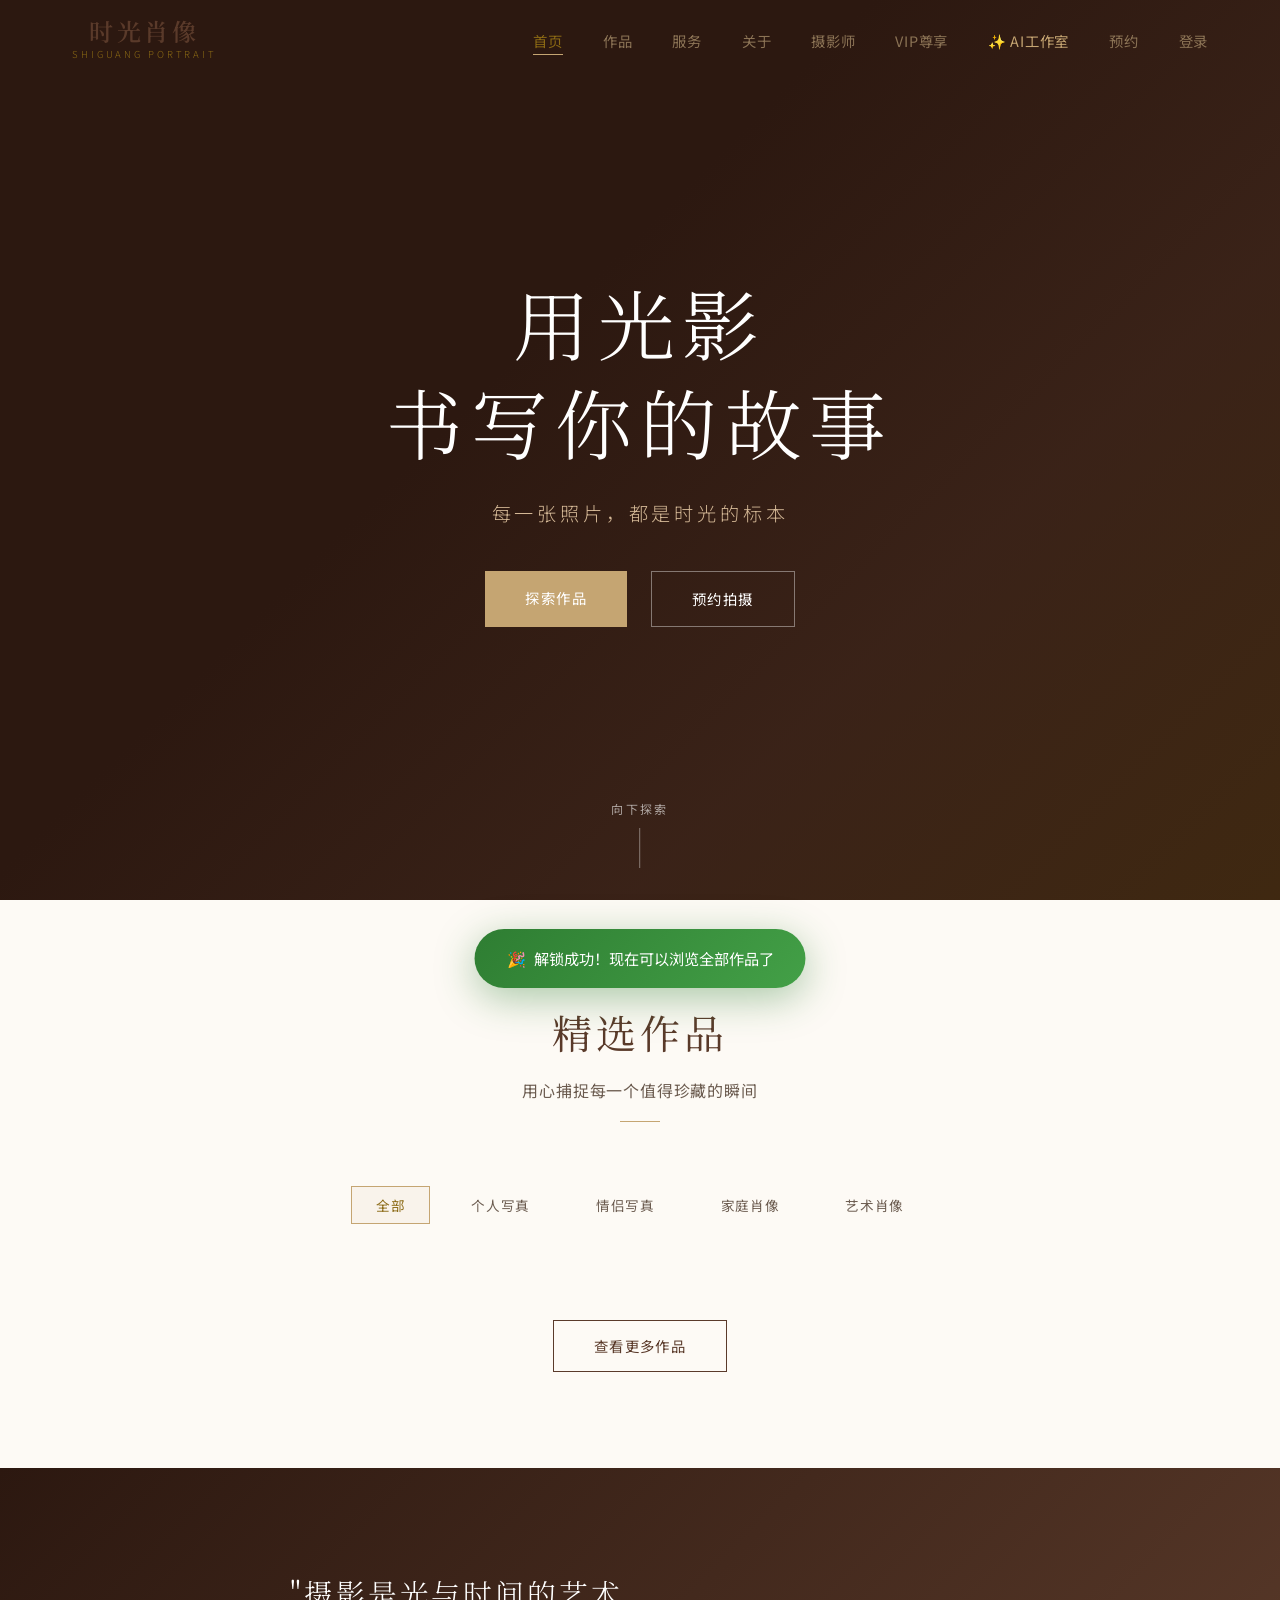
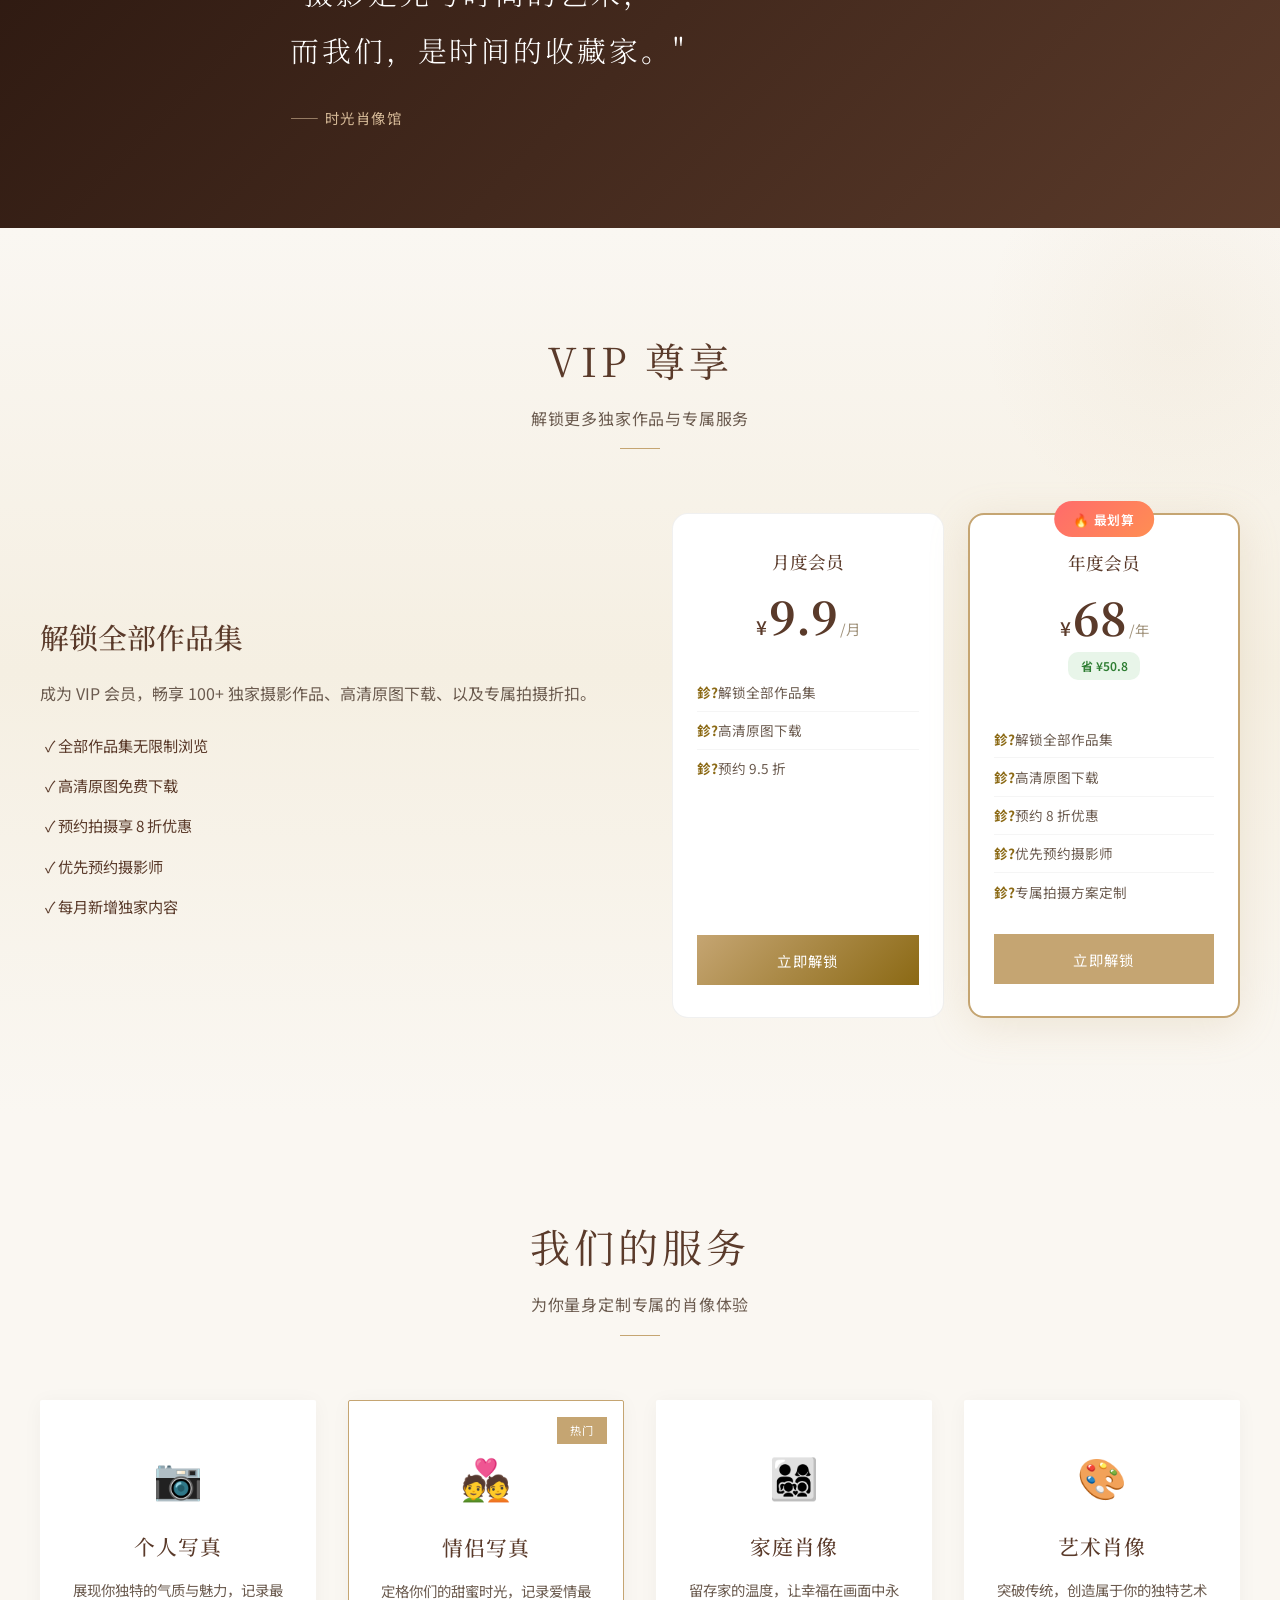
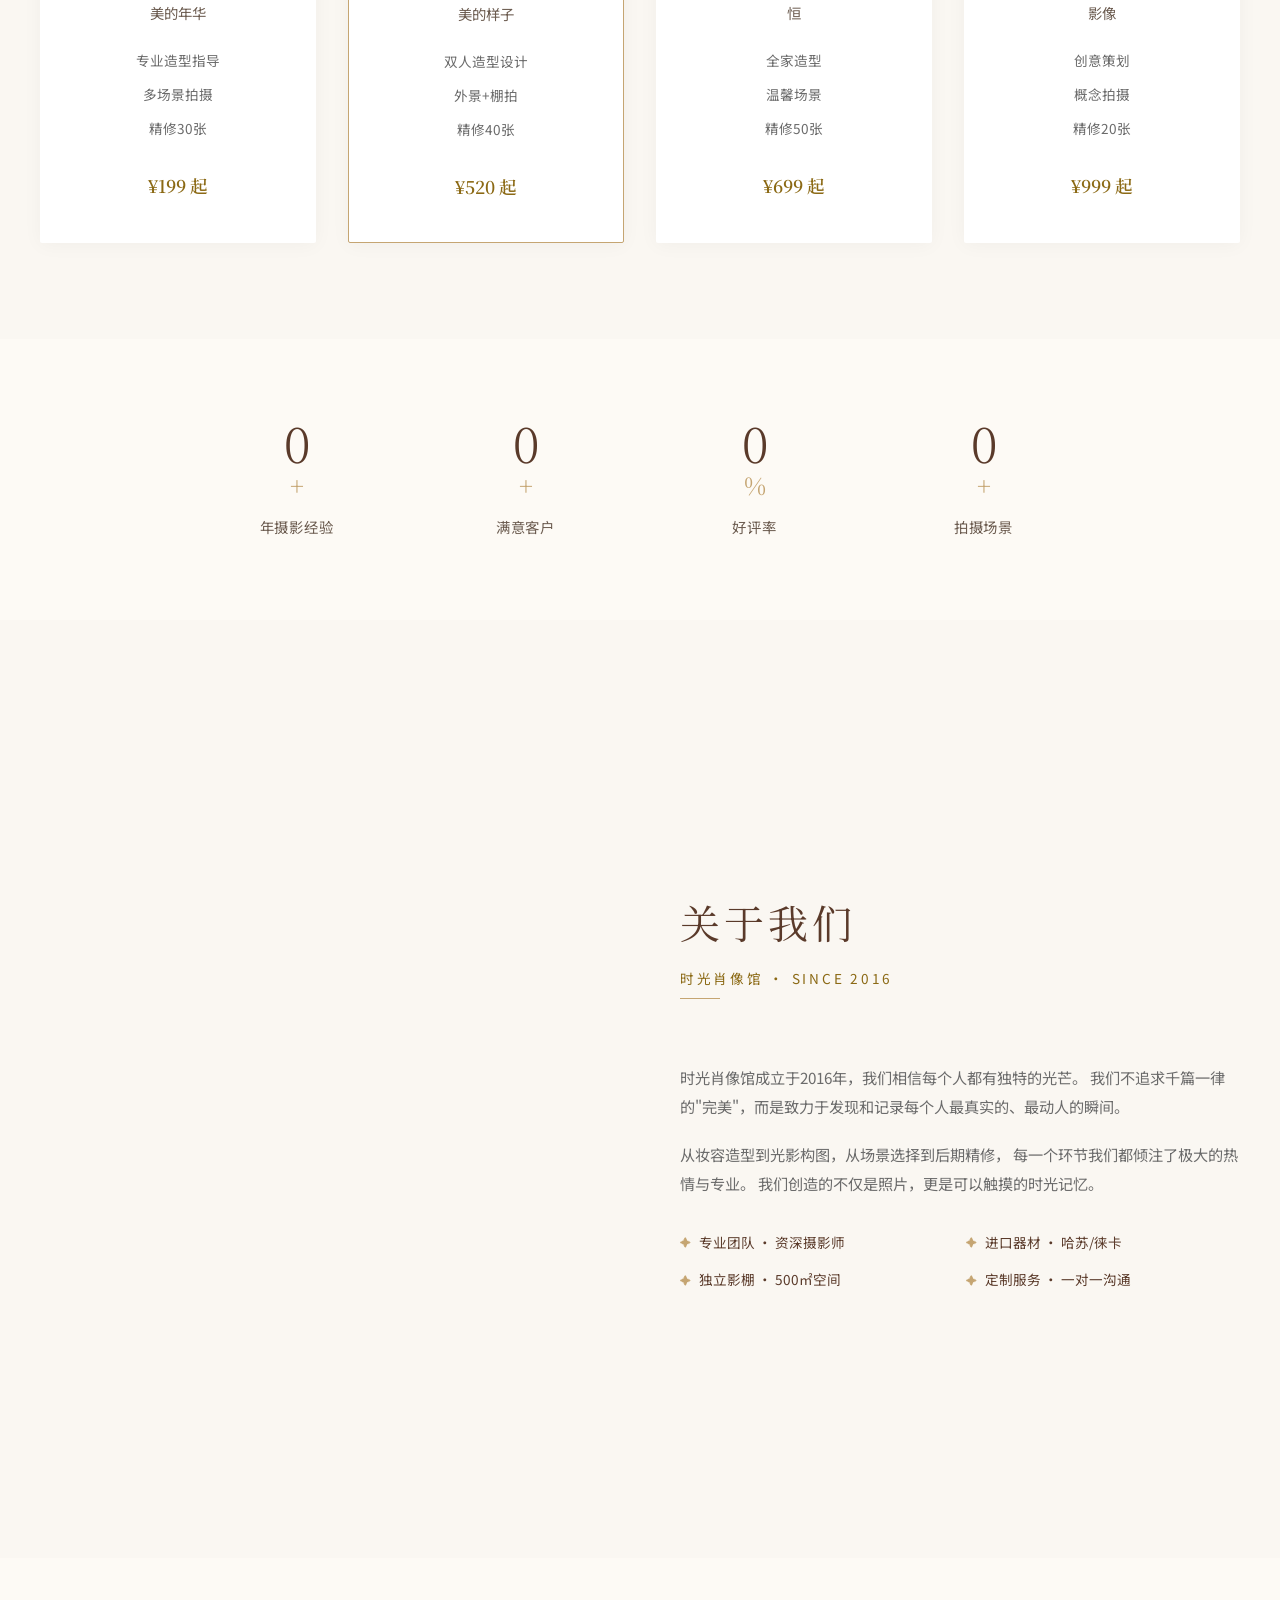
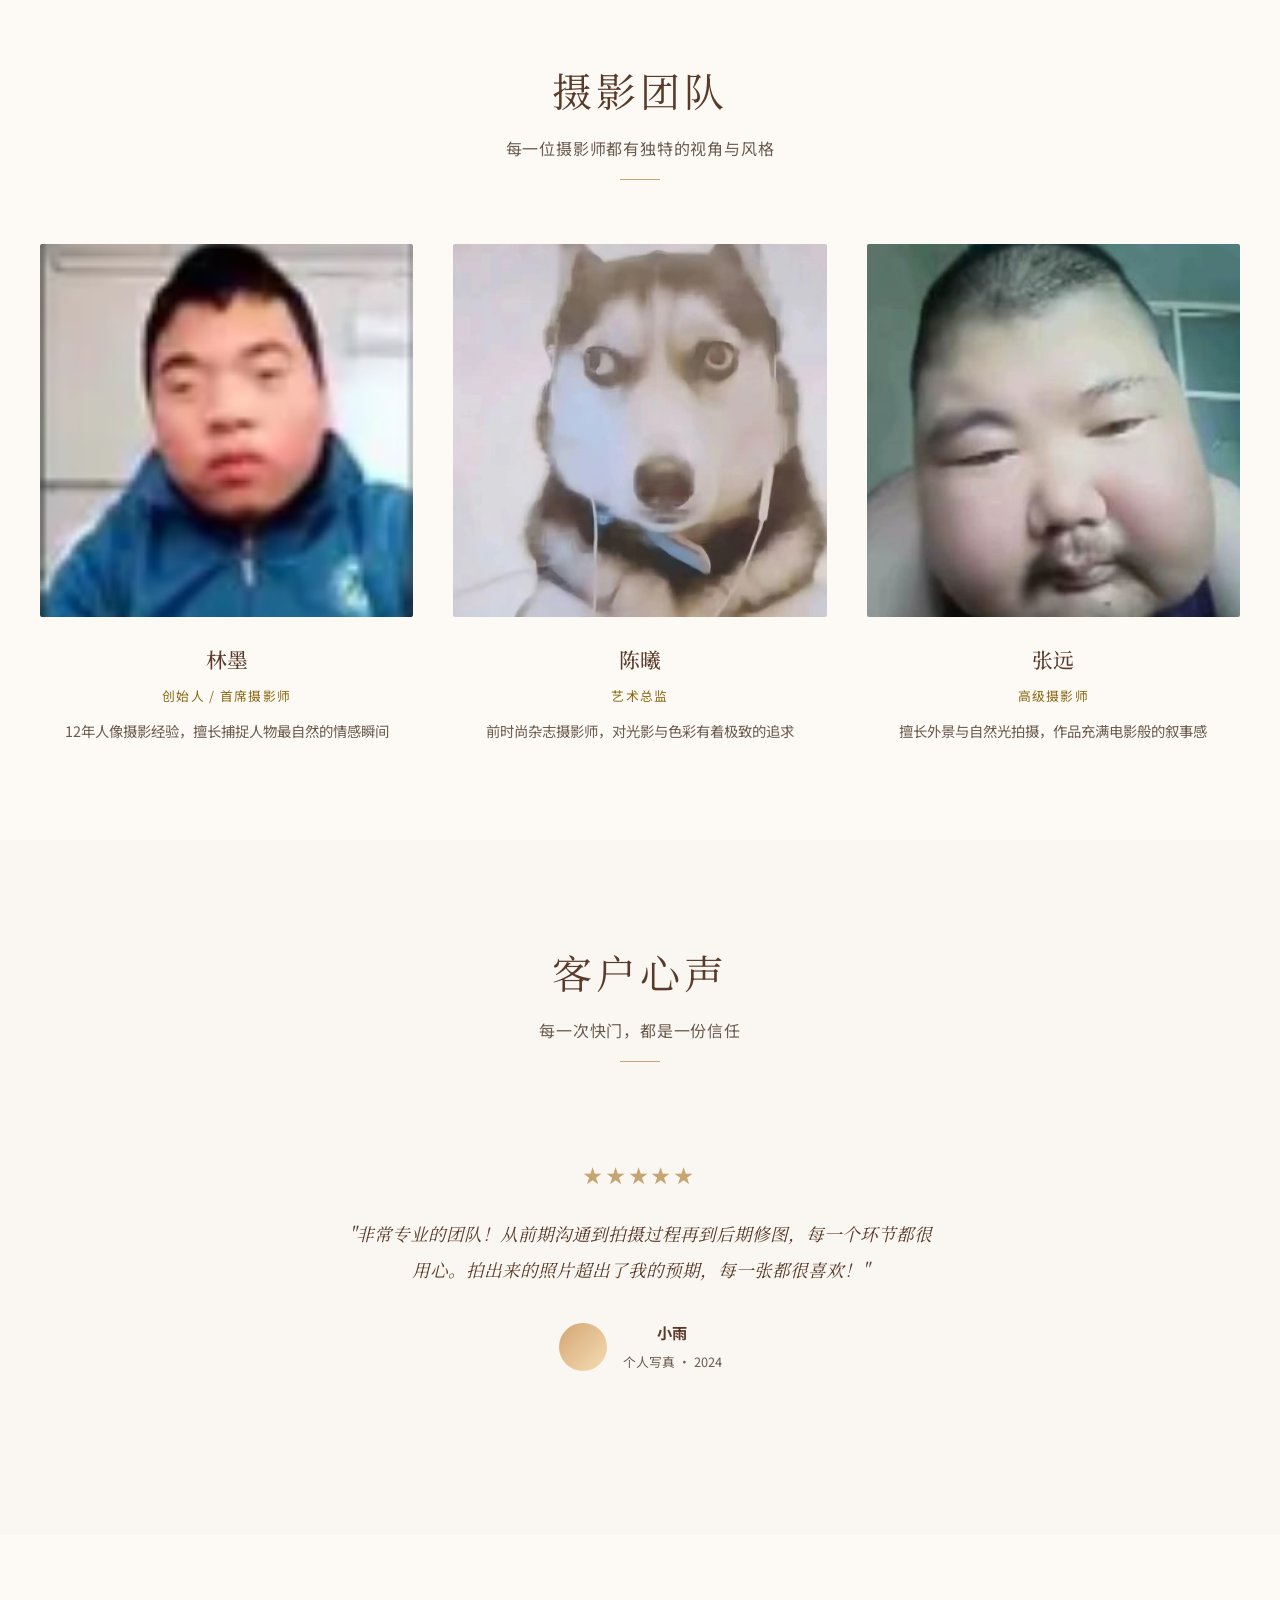
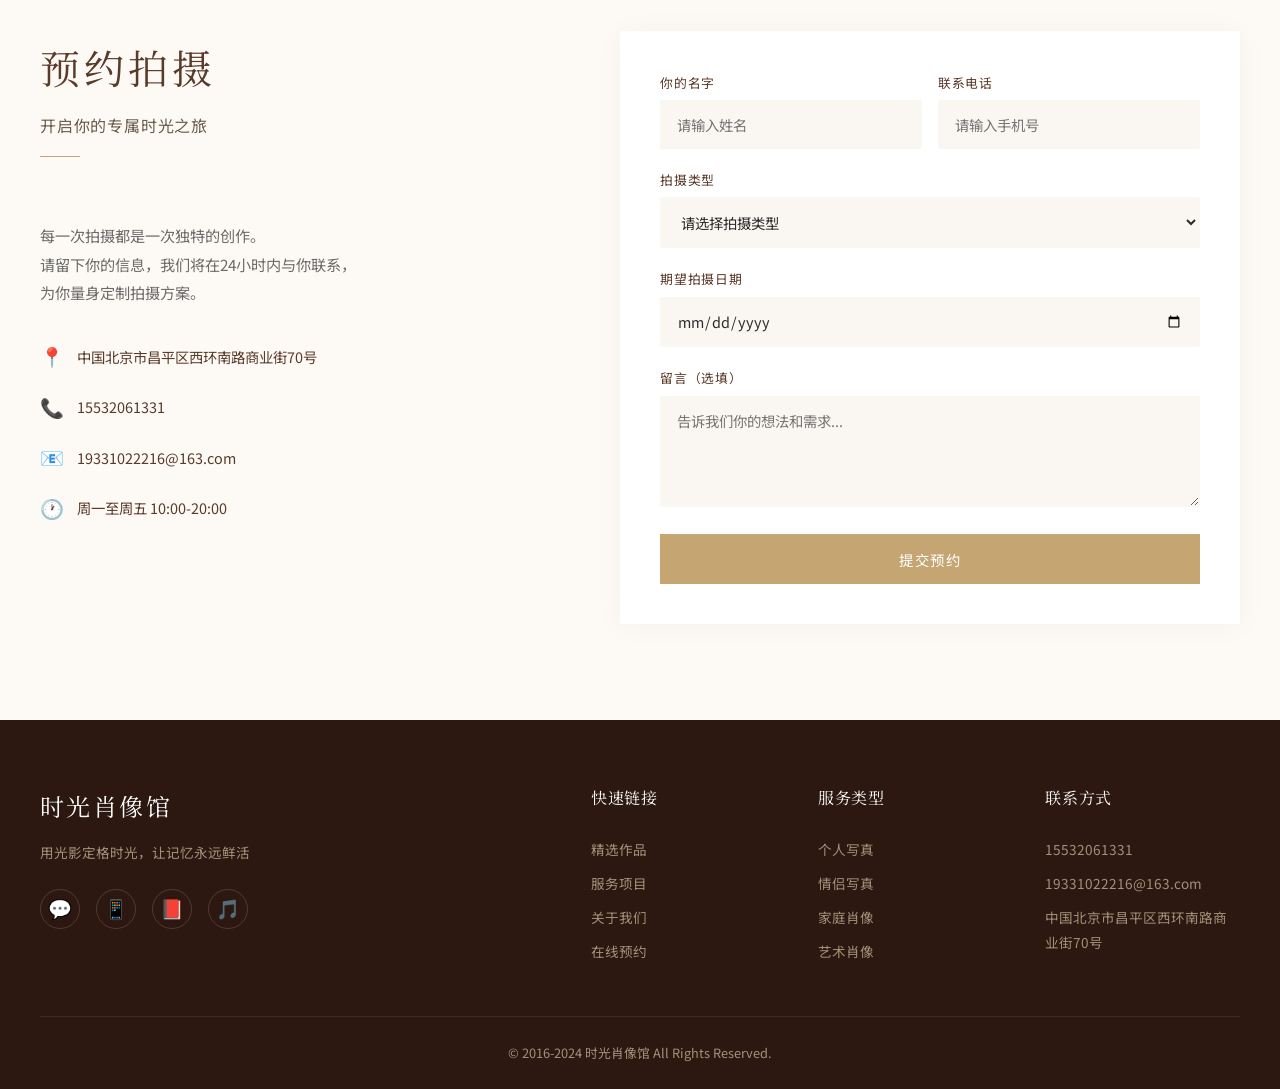
==== index.html @ b543cf57 "Optimize: compress images 1.7MB->1.2MB, add lazy loading for faster page load" ====
<!DOCTYPE html>
<!-- 时光肖像馆 ©2025 Soelc - 19331022216@163.com - 禁止未授权复制 -->
<html lang="zh-CN">
<head>
    <meta charset="UTF-8">
    <link rel="dns-prefetch" href="https://images.unsplash.com">
    <link rel="dns-prefetch" href="https://fonts.googleapis.com">
    <link rel="dns-prefetch" href="https://fonts.gstatic.com">
    <meta http-equiv="Content-Type" content="text/html; charset=UTF-8">
    <link rel="icon" href="data:image/svg+xml,<svg xmlns=%22http://www.w3.org/2000/svg%22 viewBox=%220 0 100 100%22><rect width=%22100%22 height=%22100%22 rx=%2220%22 fill=%22%232c1810%22/><text x=%2250%22 y=%2268%22 font-size=%2255%22 text-anchor=%22middle%22 fill=%22%23c5a572%22 font-family=%22serif%22>%E6%97%B6</text></svg>">
    <meta name="viewport" content="width=device-width, initial-scale=1.0">
    <title>时光肖像馆 - 定格你的美好时光</title>
    <meta name="description" content="时光肖像馆 - 专业人像摄影，记录你最真实动人的瞬间">
    <link rel="stylesheet" href="css/style.css?v=15">
    <link rel="preconnect" href="https://fonts.googleapis.com">
    <link href="https://fonts.googleapis.com/css2?family=Noto+Serif+SC:wght@300;400;500;600;700&family=Noto+Sans+SC:wght@300;400;500;700&display=swap" rel="stylesheet" media="print" onload="this.media='all'">
    <noscript><link href="https://fonts.googleapis.com/css2?family=Noto+Serif+SC:wght@300;400;500;600;700&family=Noto+Sans+SC:wght@300;400;500;700&display=swap" rel="stylesheet"></noscript>
</head>
<body>
    <!-- Loading Screen -->
    <div class="loader" id="loader">
        <div class="loader-content">
            <h2>时光肖像馆</h2>
            <div class="loader-line"></div>
        </div>
    </div>

    <!-- Navigation -->
    <nav class="navbar" id="navbar">
        <div class="nav-container">
            <a href="#" class="nav-logo">
                <span class="logo-text">时光肖像</span>
                <span class="logo-sub">SHIGUANG PORTRAIT</span>
            </a>
            <ul class="nav-menu" id="navMenu">
                <li><a href="#home" class="nav-link active">首页</a></li>
                <li><a href="#works" class="nav-link">作品</a></li>
                <li><a href="#services" class="nav-link">服务</a></li>
                <li><a href="#about" class="nav-link">关于</a></li>
                <li><a href="#photographers" class="nav-link">摄影师</a></li>
                <li><a href="#vip" class="nav-link">VIP尊享</a></li>
                <li><a href="ai-studio.html" class="nav-link" style="color:#c5a572">✨ AI工作室</a></li>
                <li><a href="#booking" class="nav-link">预约</a></li>
                <li><a href="javascript:void(0)" class="nav-link nav-login-btn" id="navLoginBtn" onclick="SG_openAuth('login')">登录</a></li>
                <li class="nav-user-dropdown" id="navUserDropdown" style="display:none">
                    <a href="#" class="nav-link" id="navUserName">我的</a>
                    <div class="dropdown-menu">
                        <a href="javascript:void(0)" class="dropdown-item" id="goDashboard" onclick="SG_openDash('user')">我的后台</a>
                        <a href="javascript:void(0)" class="dropdown-item" id="goAdmin" style="display:none" onclick="SG_openDash('admin')">管理后台</a>
                        <a href="javascript:void(0)" class="dropdown-item" id="goLogout" onclick="SG_logout()">退出登录</a>
                    </div>
                </li>
            </ul>
            <div class="nav-toggle" id="navToggle">
                <span></span><span></span><span></span>
            </div>
        </div>
    </nav>

    <!-- Hero Section -->
    <section class="hero" id="home">
        <div class="hero-overlay"></div>
        <div class="hero-content">
            <h1 class="hero-title">
                <span class="title-line">用光影</span>
                <span class="title-line">书写你的故事</span>
            </h1>
            <p class="hero-subtitle">每一张照片，都是时光的标本</p>
            <div class="hero-cta">
                <a href="#works" class="btn btn-primary">探索作品</a>
                <a href="#booking" class="btn btn-outline">预约拍摄</a>
            </div>
        </div>
        <div class="hero-scroll">
            <span>向下探索</span>
            <div class="scroll-line"></div>
        </div>
        <div class="hero-image hero-img-1"></div>
        <div class="hero-image hero-img-2"></div>
        <div class="hero-image hero-img-3"></div>
        <div class="hero-image hero-img-4"></div>
        <div class="hero-image hero-img-5"></div>
    </section>

    <!-- Works Gallery -->
    <section class="works" id="works">
        <div class="section-header">
            <h2 class="section-title">精选作品</h2>
            <p class="section-desc">用心捕捉每一个值得珍藏的瞬间</p>
            <div class="section-divider"></div>
        </div>
        <div class="works-filter">
            <button class="filter-btn active" data-filter="all">全部</button>
            <button class="filter-btn" data-filter="portrait">个人写真</button>
            <button class="filter-btn" data-filter="couple">情侣写真</button>
            <button class="filter-btn" data-filter="family">家庭肖像</button>
            <button class="filter-btn" data-filter="artistic">艺术肖像</button>
        </div>
        <div class="works-grid" id="worksGrid">
            <!-- Dynamically filled by JS -->
        </div>
        <div class="works-more">
            <button class="btn btn-secondary" id="loadMore">查看更多作品</button>
        </div>
    </section>

    <!-- Parallax Quote -->
    <section class="parallax-quote">
        <div class="quote-content">
            <p class="quote-text">"摄影是光与时间的艺术，<br>而我们，是时间的收藏家。"</p>
            <span class="quote-author">—— 时光肖像馆</span>
        </div>
    </section>

    
    <!-- ===== VIP Premium Section ===== -->
    <section class="vip-premium" id="vip">
        <div class="section-header">
            <h2 class="section-title">VIP 尊享</h2>
            <p class="section-desc">解锁更多独家作品与专属服务</p>
            <div class="section-divider"></div>
        </div>
        <div class="vip-teaser">
            <div class="vip-teaser-text">
                <h3>解锁全部作品集</h3>
                <p>成为 VIP 会员，畅享 100+ 独家摄影作品、高清原图下载、以及专属拍摄折扣。</p>
                <ul class="vip-features">
                    <li>✓ 全部作品集无限制浏览</li>
                    <li>✓ 高清原图免费下载</li>
                    <li>✓ 预约拍摄享 8 折优惠</li>
                    <li>✓ 优先预约摄影师</li>
                    <li>✓ 每月新增独家内容</li>
                </ul>
            </div>
            <div class="vip-pricing">
                <div class="pricing-card">
                    <div class="pricing-header">
                        <h3>月度会员</h3>
                        <div class="pricing-price">
                            <span class="price-symbol">¥</span>
                            <span class="price-number">9.9</span>
                            <span class="price-period">/月</span>
                        </div>
                    </div>
                    <ul class="pricing-features">
                        <li>解锁全部作品集</li>
                        <li>高清原图下载</li>
                        <li>预约 9.5 折</li>
                    </ul>
                    <button class="btn btn-gold btn-full" onclick="SG_openUnlock()">立即解锁</button>
                </div>
                <div class="pricing-card featured">
                    <div class="pricing-badge">🔥 最划算</div>
                    <div class="pricing-header">
                        <h3>年度会员</h3>
                        <div class="pricing-price">
                            <span class="price-symbol">¥</span>
                            <span class="price-number">68</span>
                            <span class="price-period">/年</span>
                        </div>
                        <span class="pricing-save">省 ¥50.8</span>
                    </div>
                    <ul class="pricing-features">
                        <li>解锁全部作品集</li>
                        <li>高清原图下载</li>
                        <li>预约 8 折优惠</li>
                        <li>优先预约摄影师</li>
                        <li>专属拍摄方案定制</li>
                    </ul>
                    <button class="btn btn-primary btn-full" onclick="SG_openUnlock()">立即解锁</button>
                </div>
            </div>
        </div>
    </section>

    <!-- Services -->
    <section class="services" id="services">
        <div class="section-header">
            <h2 class="section-title">我们的服务</h2>
            <p class="section-desc">为你量身定制专属的肖像体验</p>
            <div class="section-divider"></div>
        </div>
        <div class="services-grid">
            <div class="service-card">
                <div class="service-icon">📷</div>
                <h3>个人写真</h3>
                <p>展现你独特的气质与魅力，记录最美的年华</p>
                <ul>
                    <li>专业造型指导</li>
                    <li>多场景拍摄</li>
                    <li>精修30张</li>
                </ul>
                <span class="service-price">¥199 起</span>
            </div>
            <div class="service-card featured">
                <div class="service-badge">热门</div>
                <div class="service-icon">💑</div>
                <h3>情侣写真</h3>
                <p>定格你们的甜蜜时光，记录爱情最美的样子</p>
                <ul>
                    <li>双人造型设计</li>
                    <li>外景+棚拍</li>
                    <li>精修40张</li>
                </ul>
                <span class="service-price">¥520 起</span>
            </div>
            <div class="service-card">
                <div class="service-icon">👨‍👩‍👧‍👦</div>
                <h3>家庭肖像</h3>
                <p>留存家的温度，让幸福在画面中永恒</p>
                <ul>
                    <li>全家造型</li>
                    <li>温馨场景</li>
                    <li>精修50张</li>
                </ul>
                <span class="service-price">¥699 起</span>
            </div>
            <div class="service-card">
                <div class="service-icon">🎨</div>
                <h3>艺术肖像</h3>
                <p>突破传统，创造属于你的独特艺术影像</p>
                <ul>
                    <li>创意策划</li>
                    <li>概念拍摄</li>
                    <li>精修20张</li>
                </ul>
                <span class="service-price">¥999 起</span>
            </div>
        </div>
    </section>

    <!-- Stats Counter -->
    <section class="stats">
        <div class="stats-grid">
            <div class="stat-item">
                <span class="stat-number" data-target="10">0</span>
                <span class="stat-suffix">+</span>
                <span class="stat-label">年摄影经验</span>
            </div>
            <div class="stat-item">
                <span class="stat-number" data-target="5000">0</span>
                <span class="stat-suffix">+</span>
                <span class="stat-label">满意客户</span>
            </div>
            <div class="stat-item">
                <span class="stat-number" data-target="98">0</span>
                <span class="stat-suffix">%</span>
                <span class="stat-label">好评率</span>
            </div>
            <div class="stat-item">
                <span class="stat-number" data-target="30">0</span>
                <span class="stat-suffix">+</span>
                <span class="stat-label">拍摄场景</span>
            </div>
        </div>
    </section>

    <!-- About -->
    <section class="about" id="about">
        <div class="about-container">
            <div class="about-image">
                <img loading="lazy" src="images/about/about-1.jpg" alt="关于我们" class="about-img-main" onerror="this.style.display='none'" style="object-fit:cover;position:absolute;inset:0;width:80%;border-radius:2px">
                <img loading="lazy" src="images/about/about-2.jpg" alt="关于我们" class="about-img-secondary" onerror="this.style.display='none'" style="object-fit:cover;position:absolute;right:0;bottom:-2rem;width:60%;height:60%;border-radius:2px;border:4px solid var(--color-cream)">
            </div>
            <div class="about-content">
                <div class="section-header left">
                    <h2 class="section-title">关于我们</h2>
                    <p class="section-sub">时光肖像馆 · SINCE 2016</p>
                    <div class="section-divider"></div>
                </div>
                <p class="about-text">
                    时光肖像馆成立于2016年，我们相信每个人都有独特的光芒。
                    我们不追求千篇一律的"完美"，而是致力于发现和记录每个人最真实的、最动人的瞬间。
                </p>
                <p class="about-text">
                    从妆容造型到光影构图，从场景选择到后期精修，
                    每一个环节我们都倾注了极大的热情与专业。
                    我们创造的不仅是照片，更是可以触摸的时光记忆。
                </p>
                <div class="about-features">
                    <div class="feature">
                        <span class="feature-icon">✦</span>
                        <span>专业团队 · 资深摄影师</span>
                    </div>
                    <div class="feature">
                        <span class="feature-icon">✦</span>
                        <span>进口器材 · 哈苏/徕卡</span>
                    </div>
                    <div class="feature">
                        <span class="feature-icon">✦</span>
                        <span>独立影棚 · 500㎡空间</span>
                    </div>
                    <div class="feature">
                        <span class="feature-icon">✦</span>
                        <span>定制服务 · 一对一沟通</span>
                    </div>
                </div>
            </div>
        </div>
    </section>

    <!-- Photographers -->
    <section class="photographers" id="photographers">
        <div class="section-header">
            <h2 class="section-title">摄影团队</h2>
            <p class="section-desc">每一位摄影师都有独特的视角与风格</p>
            <div class="section-divider"></div>
        </div>
        <div class="photographers-grid">
            <div class="photographer-card">
                <img loading="lazy" src="images/team/team-1.jpg" alt="林墨" class="photographer-img" onerror="this.src='images/gallery-1.svg'" style="object-fit:cover">
                <h3>林墨</h3>
                <span class="photographer-role">创始人 / 首席摄影师</span>
                <p>12年人像摄影经验，擅长捕捉人物最自然的情感瞬间</p>
            </div>
            <div class="photographer-card">
                <img loading="lazy" src="images/team/team-2.jpg" alt="陈曦" class="photographer-img" onerror="this.src='images/gallery-2.svg'" style="object-fit:cover">
                <h3>陈曦</h3>
                <span class="photographer-role">艺术总监</span>
                <p>前时尚杂志摄影师，对光影与色彩有着极致的追求</p>
            </div>
            <div class="photographer-card">
                <img loading="lazy" src="images/team/team-3.jpg" alt="张远" class="photographer-img" onerror="this.src='images/gallery-3.svg'" style="object-fit:cover">
                <h3>张远</h3>
                <span class="photographer-role">高级摄影师</span>
                <p>擅长外景与自然光拍摄，作品充满电影般的叙事感</p>
            </div>
        </div>
    </section>

    <!-- Testimonials -->
    <section class="testimonials">
        <div class="section-header">
            <h2 class="section-title">客户心声</h2>
            <p class="section-desc">每一次快门，都是一份信任</p>
            <div class="section-divider"></div>
        </div>
        <div class="testimonials-slider" id="testimonialsSlider">
            <div class="testimonial-card active">
                <div class="testimonial-stars">★★★★★</div>
                <p class="testimonial-text">"非常专业的团队！从前期沟通到拍摄过程再到后期修图，每一个环节都很用心。拍出来的照片超出了我的预期，每一张都很喜欢！"</p>
                <div class="testimonial-author">
                    <div class="testimonial-avatar" style="background: linear-gradient(135deg, #d4a574, #f5deb3);"></div>
                    <div>
                        <strong>小雨</strong>
                        <span>个人写真 · 2024</span>
                    </div>
                </div>
            </div>
            <div class="testimonial-card">
                <div class="testimonial-stars">★★★★★</div>
                <p class="testimonial-text">"和女朋友来拍情侣写真，摄影师特别会引导我们互动，拍出来的效果自然又甜蜜。已经推荐给身边的朋友了！"</p>
                <div class="testimonial-author">
                    <div class="testimonial-avatar" style="background: linear-gradient(135deg, #8b7355, #cdba96);"></div>
                    <div>
                        <strong>浩然</strong>
                        <span>情侣写真 · 2024</span>
                    </div>
                </div>
            </div>
            <div class="testimonial-card">
                <div class="testimonial-stars">★★★★★</div>
                <p class="testimonial-text">"全家福拍得太好了！老人和孩子都很放松，摄影师很有耐心。这些照片是我们家最珍贵的财富。"</p>
                <div class="testimonial-author">
                    <div class="testimonial-avatar" style="background: linear-gradient(135deg, #6b5b4f, #a0927b);"></div>
                    <div>
                        <strong>李女士</strong>
                        <span>家庭肖像 · 2024</span>
                    </div>
                </div>
            </div>
        </div>
        <div class="testimonials-dots" id="testimonialsDots"></div>
    </section>

    <!-- Booking -->
    <section class="booking" id="booking">
        <div class="booking-container">
            <div class="booking-info">
                <div class="section-header left">
                    <h2 class="section-title">预约拍摄</h2>
                    <p class="section-desc">开启你的专属时光之旅</p>
                    <div class="section-divider"></div>
                </div>
                <p class="booking-text">
                    每一次拍摄都是一次独特的创作。<br>
                    请留下你的信息，我们将在24小时内与你联系，<br>
                    为你量身定制拍摄方案。
                </p>
                <div class="booking-contact">
                    <div class="contact-item">
                        <span class="contact-icon">📍</span>
                        <span>中国北京市昌平区西环南路商业街70号</span>
                    </div>
                    <div class="contact-item">
                        <span class="contact-icon">📞</span>
                        <span>15532061331</span>
                    </div>
                    <div class="contact-item">
                        <span class="contact-icon">📧</span>
                        <span>19331022216@163.com</span>
                    </div>
                    <div class="contact-item">
                        <span class="contact-icon">🕐</span>
                        <span>周一至周五 10:00-20:00</span>
                    </div>
                </div>
            </div>
            <div class="booking-form">
                <form id="bookingForm" onsubmit="return SG_submitBooking(this)">
                    <div class="form-row">
                        <div class="form-group">
                            <label>你的名字</label>
                            <input type="text" placeholder="请输入姓名" name="name" required>
                        </div>
                        <div class="form-group">
                            <label>联系电话</label>
                            <input type="tel" placeholder="请输入手机号" name="phone" required>
                        </div>
                </div>
                    <div class="form-group">
                        <label>拍摄类型</label>
                        <select required name="type">
                            <option value="">请选择拍摄类型</option>
                            <option value="portrait">个人写真</option>
                            <option value="couple">情侣写真</option>
                            <option value="family">家庭肖像</option>
                            <option value="artistic">艺术肖像</option>
                            <option value="other">其他</option>
                        </select>
                    </div>
                    <div class="form-group">
                        <label>期望拍摄日期</label>
                        <input type="date" required name="date">
                    </div>
                    <div class="form-group">
                        <label>留言（选填）</label>
                        <textarea placeholder="告诉我们你的想法和需求..." rows="4" name="message"></textarea>
                    </div>
                    <button type="submit" class="btn btn-primary btn-full">提交预约</button>
                </form>
            </div>
        </div>
    </section>

    <!-- Footer -->
    <footer class="footer">
        <div class="footer-container">
            <div class="footer-brand">
                <h3>时光肖像馆</h3>
                <p>用光影定格时光，让记忆永远鲜活</p>
                <div class="footer-social">
                    <a href="#" class="social-link" aria-label="微信">💬</a>
                    <a href="#" class="social-link" aria-label="微博">📱</a>
                    <a href="#" class="social-link" aria-label="小红书">📕</a>
                    <a href="#" class="social-link" aria-label="抖音">🎵</a>
                </div>
            </div>
            <div class="footer-links">
                <div class="footer-col">
                    <h4>快速链接</h4>
                    <a href="#works">精选作品</a>
                    <a href="#services">服务项目</a>
                    <a href="#about">关于我们</a>
                    <a href="#booking">在线预约</a>
                </div>
                <div class="footer-col">
                    <h4>服务类型</h4>
                    <a href="#">个人写真</a>
                    <a href="#">情侣写真</a>
                    <a href="#">家庭肖像</a>
                    <a href="#">艺术肖像</a>
                </div>
                <div class="footer-col">
                    <h4>联系方式</h4>
                    <a href="#">15532061331</a>
                    <a href="#">19331022216@163.com</a>
                    <a href="#">中国北京市昌平区西环南路商业街70号</a>
                </div>
            </div>
        </div>
        <div class="footer-bottom">
            <p>&copy; 2016-2024 时光肖像馆 All Rights Reserved.</p>
        </div>
    </footer>

    <!-- Lightbox -->
    <div class="lightbox" id="lightbox">
        <span class="lightbox-close">&times;</span>
        <div class="lightbox-content">
            <img loading="lazy" src="" alt="" id="lightboxImg">
            <div class="lightbox-caption" id="lightboxCaption"></div>
        </div>
        <button class="lightbox-prev">&#10094;</button>
        <button class="lightbox-next">&#10095;</button>
    </div>

    
    <!-- Failsafe: force hide loader -->
    <script>
    (function(){setTimeout(function(){var l=document.getElementById('loader');if(l){l.classList.add('hidden');document.body.style.overflow='';}},4000);window.onerror=function(){var l=document.getElementById('loader');if(l){l.classList.add('hidden');document.body.style.overflow='';}};})();
    </script>

    <script src="js/main.js?v=15"></script>

    
    
    <!-- ===== Auth Modal ===== -->
    <div class="auth-modal" id="authModal">
        <div class="auth-overlay" onclick="SG_closeAuth()"></div>
        <div class="auth-dialog">
            <button class="auth-close" onclick="SG_closeAuth()">&times;</button>
            <div class="auth-tabs">
                <button class="auth-tab active" data-tab="login" onclick="SG_switchAuthTab('login')">登录</button>
                <button class="auth-tab" data-tab="register" onclick="SG_switchAuthTab('register')">注册</button>
            </div>
            <form class="auth-form active" id="loginForm" onsubmit="return SG_doLogin()">
                <div class="form-group"><label>用户名</label><input type="text" placeholder="请输入用户名" required id="loginUsername"></div>
                <div class="form-group"><label>密码</label><input type="password" placeholder="请输入密码" required id="loginPassword"></div>
                <p class="auth-error" id="loginError"></p>
                <button type="submit" class="btn btn-primary btn-full">登 录</button>
            </form>
            <form class="auth-form" id="registerForm" onsubmit="SG_doRegister();return false">
                <div class="form-group"><label>用户名</label><input type="text" placeholder="请输入用户名" required id="regUsername"></div>
                <div class="form-group"><label>密码</label><input type="password" placeholder="请输入密码" required id="regPassword"></div>
                <div class="form-group"><label>手机号</label><input type="tel" placeholder="请输入手机号" required id="regPhone"></div>
                <div class="form-group"><label>验证码</label><div style="display:flex;gap:0.5rem"><input type="text" placeholder="请输入验证码" required id="regCode" style="flex:1"><button type="button" class="btn btn-secondary" id="sendCodeBtn" onclick="SG_sendCode()" style="white-space:nowrap;padding:0.6rem 1rem;font-size:0.85rem">获取验证码</button></div></div>
                <p class="auth-error" id="regError"></p>
                <button type="submit" class="btn btn-primary btn-full">注 册</button>
            </form>
        </div>
    </div>

    
    <!-- ===== Unlock Payment Modal ===== -->
    <!-- ===== VIP Unlock Modal ===== -->
    <div class="unlock-modal" id="unlockModal">
        <div class="unlock-overlay" onclick="SG_closeUnlock()"></div>
        <div class="unlock-dialog">
            <button class="unlock-close" onclick="SG_closeUnlock()">&times;</button>
            <div class="unlock-icon">🔒</div>
            <h3 class="unlock-title" id="unlockTitle">解锁全部独家作品</h3>
            <p class="unlock-desc" id="unlockDesc">选择会员方案，扫码支付即可解锁</p>
            <!-- Step 1: Select Plan -->
            <div id="unlockStep1">
                <div class="unlock-options">
                    <label class="unlock-option active" id="planMonthly" onclick="SG_selectPlan('monthly')">
                        <input type="radio" name="unlockPlan" value="monthly" checked>
                        <div class="option-content">
                            <span class="option-name">月度会员</span>
                            <span class="option-price">¥9.9 <small>/月</small></span>
                        </div>
                    </label>
                    <label class="unlock-option recommended" id="planYearly" onclick="SG_selectPlan('yearly')">
                        <input type="radio" name="unlockPlan" value="yearly">
                        <div class="option-badge">省 ¥50.8</div>
                        <div class="option-content">
                            <span class="option-name">年度会员</span>
                            <span class="option-price">¥68 <small>/年</small></span>
                        </div>
                    </label>
                </div>
                <div class="unlock-payment-methods">
                    <span class="payment-label">支付方式</span>
                    <div class="payment-icons">
                        <button class="payment-btn active" id="payWechat" onclick="SG_selectPay('wechat')">💚 微信支付</button>
                        <button class="payment-btn" id="payAlipay" onclick="SG_selectPay('alipay')">💙 支付宝</button>
                    </div>
                </div>
                <button class="btn btn-primary btn-full" onclick="SG_showQR()">
                    <span id="unlockPrice">下一步：扫码支付 ¥9.9</span>
                </button>
                <p class="unlock-note">🔐 支付安全加密 · 可随时取消订阅</p>
            </div>
            <!-- Step 2: QR Code -->
            <div id="unlockStep2" style="display:none;text-align:center">
                <p style="font-size:0.95rem;color:#5a3a2a;margin-bottom:0.5rem;font-weight:600" id="qrPlanLabel">月度会员 ¥9.9</p>
                <p style="font-size:0.8rem;color:#999;margin-bottom:1rem" id="qrPayLabel">请使用微信扫码支付</p>
                <div style="width:200px;height:200px;margin:0 auto 1rem;border:1px solid #eee;border-radius:8px;overflow:hidden;background:#fff">
                    <img id="qrImage" src="images/qr-wechat.png" alt="收款码" style="width:100%;height:100%;object-fit:contain">
                </div>
                <p style="font-size:0.78rem;color:#c5a572;margin-bottom:0.8rem">💡 请截屏后用微信/支付宝扫码支付</p>
                <div style="display:flex;gap:0.5rem;justify-content:center;flex-wrap:wrap">
                    <button class="btn btn-primary" id="qrConfirmBtn" onclick="SG_submitPayment()">✅ 我已完成支付</button>
                    <button class="btn btn-secondary" onclick="SG_backToPlan()">← 返回选择</button>
                </div>
                <p style="font-size:0.75rem;color:#999;margin-top:0.8rem">支付完成后管理员将审核开通，请耐心等待</p>
            </div>
        </div>
    </div>

    <!-- ===== Unlock Success Toast ===== -->
    <div class="unlock-toast" id="unlockToast">
        <span class="toast-icon">🎉</span>
        <span class="toast-text">解锁成功！现在可以浏览全部作品了</span>
    </div>

</body>
</html>
---- css/style.css ----
/* 鏃跺厜鑲栧儚棣?漏2025 Soelc - 19331022216@163.com */
/* =================
===========================
   鏃跺厜鑲栧儚棣?- 涓绘牱寮忚〃
   SHIGUANG PORTRAIT STUDIO
   ============================================ */

/* --- CSS Variables --- */
:root {
    --color-cream: #faf7f2;
    --color-cream-dark: #f0ebe0;
    --color-warm-white: #fdfaf5;
    --color-gold: #c5a572;
    --color-gold-light: #d4b896;
    --color-gold-dark: #8b6914;
    --color-brown: #5a3a2a;
    --color-brown-dark: #2c1810;
    --color-brown-light: #8b7355;
    --color-gray: #6b5b4f;
    --color-gray-light: #a0927b;
    --color-text: #2c2c2c;
    --color-text-light: #6b6b6b;
    --color-white: #ffffff;
    --color-black: #1a1a1a;

    --font-serif: 'Noto Serif SC', 'STSong', 'SimSun', 'Songti SC', serif;
    --font-sans: 'Noto Sans SC', 'PingFang SC', 'Microsoft YaHei', sans-serif;

    --max-width: 1200px;
    --nav-height: 80px;

    --transition-smooth: cubic-bezier(0.4, 0, 0.2, 1);
    --transition-bounce: cubic-bezier(0.68, -0.55, 0.265, 1.55);
}

/* --- Reset & Base --- */
*, *::before, *::after {
    margin: 0;
    padding: 0;
    box-sizing: border-box;
}

html {
    scroll-behavior: smooth;
    font-size: 16px;
}

body {
    font-family: var(--font-sans);
    color: var(--color-text);
    background: var(--color-cream);
    line-height: 1.8;
    overflow-x: hidden;
    -webkit-font-smoothing: antialiased;
}

::selection {
    background: var(--color-gold);
    color: var(--color-white);
}

/* --- Loader --- */
.loader {
    position: fixed;
    inset: 0;
    z-index: 10000;
    background: var(--color-cream);
    display: flex;
    align-items: center;
    justify-content: center;
    transition: opacity 0.6s var(--transition-smooth), visibility 0.6s;
}

.loader.hidden {
    opacity: 0;
    visibility: hidden;
}

.loader-content {
    text-align: center;
}

.loader-content h2 {
    font-family: var(--font-serif);
    font-size: 2rem;
    font-weight: 400;
    color: var(--color-brown);
    letter-spacing: 0.2em;
    margin-bottom: 1.5rem;
}

.loader-line {
    width: 60px;
    height: 1px;
    background: var(--color-gold);
    margin: 0 auto;
    animation: loaderPulse 1.5s ease-in-out infinite;
}

@keyframes loaderPulse {
    0%, 100% { opacity: 0.3; transform: scaleX(1); }
    50% { opacity: 1; transform: scaleX(2); }
}

/* --- Navigation --- */
.navbar {
    position: fixed;
    top: 0;
    left: 0;
    right: 0;
    z-index: 1000;
    height: var(--nav-height);
    transition: all 0.4s var(--transition-smooth);
    background: transparent;
}

.navbar.scrolled {
    background: rgba(250, 247, 242, 0.95);
    backdrop-filter: blur(20px);
    box-shadow: 0 1px 20px rgba(0, 0, 0, 0.06);
}

.nav-container {
    max-width: var(--max-width);
    margin: 0 auto;
    padding: 0 2rem;
    height: 100%;
    display: flex;
    align-items: center;
    justify-content: space-between;
}

.nav-logo {
    text-decoration: none;
    display: flex;
    flex-direction: column;
    align-items: center;
}

.logo-text {
    font-family: var(--font-serif);
    font-size: 1.5rem;
    font-weight: 600;
    color: var(--color-brown);
    letter-spacing: 0.15em;
    line-height: 1.2;
}

.logo-sub {
    font-family: var(--font-sans);
    font-size: 0.6rem;
    font-weight: 300;
    color: var(--color-gold-dark);
    letter-spacing: 0.3em;
    text-transform: uppercase;
}

.navbar.scrolled .logo-text {
    color: var(--color-brown);
}

.nav-menu {
    display: flex;
    list-style: none;
    gap: 2.5rem;
}

.nav-link {
    text-decoration: none;
    font-size: 0.9rem;
    font-weight: 400;
    color: var(--color-brown-light);
    position: relative;
    padding: 0.3rem 0;
    transition: color 0.3s;
    letter-spacing: 0.05em;
}

.nav-link::after {
    content: '';
    position: absolute;
    bottom: 0;
    left: 0;
    width: 0;
    height: 1px;
    background: var(--color-gold);
    transition: width 0.3s var(--transition-smooth);
}

.nav-link:hover,
.nav-link.active {
    color: var(--color-gold-dark);
}

.nav-link:hover::after,
.nav-link.active::after {
    width: 100%;
}

.nav-toggle {
    display: none;
    flex-direction: column;
    gap: 5px;
    cursor: pointer;
    padding: 0.5rem;
}

.nav-toggle span {
    width: 24px;
    height: 1.5px;
    background: var(--color-brown);
    transition: all 0.3s;
}

.nav-toggle.active span:nth-child(1) {
    transform: rotate(45deg) translate(5px, 5px);
}

.nav-toggle.active span:nth-child(2) {
    opacity: 0;
}

.nav-toggle.active span:nth-child(3) {
    transform: rotate(-45deg) translate(5px, -5px);
}

/* --- Hero --- */
.hero {
    position: relative;
    height: 100vh;
    min-height: 700px;
    display: flex;
    align-items: center;
    justify-content: center;
    overflow: hidden;
    background: var(--color-brown-dark);
}

.hero-overlay {
    position: absolute;
    inset: 0;
    background: linear-gradient(
        135deg,
        rgba(44, 24, 16, 0.7) 0%,
        rgba(44, 24, 16, 0.4) 40%,
        rgba(90, 58, 42, 0.3) 70%,
        rgba(139, 105, 20, 0.2) 100%
    );
    z-index: 2;
}

.hero-image {
    position: absolute;
    inset: 0;
    background-size: cover;
    background-position: center;
    opacity: 0;
    animation: heroFade 20s infinite;
}

.hero-img-1 {
    background-image: url(../images/hero/hero-1.jpg), linear-gradient(135deg, #2c1810 0%, #5a3a2a 30%, #8b6914 60%, #d4b896 100%);
    animation-delay: 0s;
}

.hero-img-2 {
    background-image: url(../images/hero/hero-2.jpg), linear-gradient(225deg, #1a1a2e 0%, #3d3d5c 30%, #6b4c3b 60%, #8b7355 100%);
    animation-delay: 4s;
}

.hero-img-3 {
    background-image: url(../images/hero/hero-3.jpg), linear-gradient(315deg, #1b2838 0%, #2a475e 30%, #4a6a6a 60%, #a0927b 100%);
    animation-delay: 8s;
}
.hero-img-4 {
    background-image: url(../images/hero/hero-4.jpg), linear-gradient(45deg, #1a1a2e 0%, #2a475e 30%, #4a6a6a 60%, #a0927b 100%);
    animation-delay: 12s;
}

.hero-img-5 {
    background-image: url(../images/hero/hero-5.jpg), linear-gradient(180deg, #2c1810 0%, #5a3a2a 30%, #8b6914 60%, #d4b896 100%);
    animation-delay: 16s;
}

@keyframes heroFade {
    0%, 18% { opacity: 1; }
    25%, 100% { opacity: 0; }
}


.hero-content {
    position: relative;
    z-index: 3;
    text-align: center;
    color: var(--color-white);
    padding: 2rem;
}

.hero-title {
    font-family: var(--font-serif);
    font-size: clamp(2.5rem, 6vw, 5rem);
    font-weight: 300;
    line-height: 1.3;
    letter-spacing: 0.1em;
    margin-bottom: 1.5rem;
    opacity: 0;
    transform: translateY(30px);
    animation: fadeUp 1s 0.5s forwards;
}

.title-line {
    display: block;
}

.hero-subtitle {
    font-size: clamp(1rem, 1.5vw, 1.25rem);
    font-weight: 300;
    letter-spacing: 0.2em;
    opacity: 0;
    transform: translateY(30px);
    animation: fadeUp 1s 0.8s forwards;
    color: var(--color-gold-light);
}

.hero-cta {
    display: flex;
    gap: 1.5rem;
    justify-content: center;
    margin-top: 2.5rem;
    flex-wrap: wrap;
    opacity: 0;
    transform: translateY(30px);
    animation: fadeUp 1s 1.1s forwards;
}

@keyframes fadeUp {
    to {
        opacity: 1;
        transform: translateY(0);
    }
}

.hero-scroll {
    position: absolute;
    bottom: 2rem;
    left: 50%;
    transform: translateX(-50%);
    z-index: 3;
    display: flex;
    flex-direction: column;
    align-items: center;
    gap: 0.5rem;
    color: rgba(255, 255, 255, 0.6);
    font-size: 0.75rem;
    letter-spacing: 0.2em;
}

.scroll-line {
    width: 1px;
    height: 40px;
    background: rgba(255, 255, 255, 0.4);
    animation: scrollBounce 2s ease-in-out infinite;
}

@keyframes scrollBounce {
    0%, 100% { transform: scaleY(1); transform-origin: top; }
    50% { transform: scaleY(0.6); transform-origin: top; }
}

/* --- Buttons --- */
.btn {
    display: inline-block;
    padding: 0.9rem 2.5rem;
    font-family: var(--font-sans);
    font-size: 0.9rem;
    font-weight: 400;
    letter-spacing: 0.1em;
    text-decoration: none;
    border: none;
    cursor: pointer;
    transition: all 0.4s var(--transition-smooth);
    position: relative;
    overflow: hidden;
}

.btn-primary {
    background: var(--color-gold);
    color: var(--color-white);
}

.btn-primary:hover {
    background: var(--color-gold-dark);
    transform: translateY(-2px);
    box-shadow: 0 10px 30px rgba(197, 165, 114, 0.3);
}

.btn-outline {
    background: transparent;
    color: var(--color-white);
    border: 1px solid rgba(255, 255, 255, 0.4);
}

.btn-outline:hover {
    background: rgba(255, 255, 255, 0.1);
    border-color: var(--color-white);
    transform: translateY(-2px);
}

.btn-secondary {
    background: transparent;
    color: var(--color-brown);
    border: 1px solid var(--color-brown);
}

.btn-secondary:hover {
    background: var(--color-brown);
    color: var(--color-white);
}

.btn-full {
    width: 100%;
    text-align: center;
}

/* --- Section Common --- */
section {
    padding: 6rem 2rem;
}

.section-header {
    text-align: center;
    margin-bottom: 4rem;
}

.section-header.left {
    text-align: left;
}

.section-title {
    font-family: var(--font-serif);
    font-size: clamp(1.8rem, 3.5vw, 2.5rem);
    font-weight: 400;
    color: var(--color-brown);
    letter-spacing: 0.1em;
    margin-bottom: 0.5rem;
}

.section-sub {
    font-size: 0.85rem;
    color: var(--color-gold-dark);
    letter-spacing: 0.2em;
    margin-bottom: 0.5rem;
}

.section-desc {
    font-size: 1rem;
    color: var(--color-gray);
    letter-spacing: 0.05em;
    margin-bottom: 1rem;
}

.section-divider {
    width: 40px;
    height: 1px;
    background: var(--color-gold);
    margin: 0 auto;
}

.section-header.left .section-divider {
    margin: 0;
}

/* --- Works Gallery --- */
.works {
    background: var(--color-warm-white);
}

.works-filter {
    display: flex;
    justify-content: center;
    gap: 1rem;
    margin-bottom: 3rem;
    flex-wrap: wrap;
}

.filter-btn {
    padding: 0.5rem 1.5rem;
    font-family: var(--font-sans);
    font-size: 0.85rem;
    color: var(--color-gray);
    background: transparent;
    border: 1px solid transparent;
    cursor: pointer;
    transition: all 0.3s;
    letter-spacing: 0.05em;
}

.filter-btn:hover {
    color: var(--color-gold-dark);
}

.filter-btn.active {
    color: var(--color-gold-dark);
    border-color: var(--color-gold);
    background: rgba(197, 165, 114, 0.08);
}

.works-grid {
    display: grid;
    grid-template-columns: repeat(auto-fill, minmax(280px, 1fr));
    gap: 1.5rem;
    max-width: var(--max-width);
    margin: 0 auto;
}

.work-item {
    position: relative;
    aspect-ratio: 3/4;
    overflow: hidden;
    cursor: pointer;
    border-radius: 2px;
}

.work-item img.work-img {
    width: 100%;
    height: 100%;
    object-fit: cover;
    transition: transform 0.6s var(--transition-smooth);
}
.work-item:hover img.work-img {
    transform: scale(1.08);
}

.work-bg {
    position: absolute;
    inset: 0;
    background-size: cover;
    background-position: center;
    transition: transform 0.6s var(--transition-smooth);
}

.work-item:hover .work-bg {
    transform: scale(1.08);
}

.work-overlay {
    position: absolute;
    inset: 0;
    background: linear-gradient(to top, rgba(44, 24, 16, 0.7) 0%, transparent 50%);
    opacity: 0;
    transition: opacity 0.4s;
    display: flex;
    flex-direction: column;
    justify-content: flex-end;
    padding: 2rem;
}

.work-item:hover .work-overlay {
    opacity: 1;
}

.work-overlay h3 {
    color: var(--color-white);
    font-family: var(--font-serif);
    font-size: 1.2rem;
    font-weight: 400;
    letter-spacing: 0.05em;
    transform: translateY(10px);
    transition: transform 0.4s;
}

.work-overlay span {
    color: var(--color-gold-light);
    font-size: 0.8rem;
    transform: translateY(10px);
    transition: transform 0.4s 0.05s;
}

.work-item:hover .work-overlay h3,
.work-item:hover .work-overlay span {
    transform: translateY(0);
}

.works-more {
    text-align: center;
    margin-top: 3rem;
}

/* --- Parallax Quote --- */
.parallax-quote {
    background: linear-gradient(135deg, var(--color-brown-dark), var(--color-brown));
    background-size: cover;
}

.quote-content {
    max-width: 700px;
    margin: 0 auto;
}

.quote-text {
    font-family: var(--font-serif);
    font-size: clamp(1.3rem, 2.5vw, 1.8rem);
    font-weight: 300;
    color: var(--color-white);
    line-height: 2;
    letter-spacing: 0.1em;
    margin-bottom: 1.5rem;
}

.quote-author {
    font-size: 0.9rem;
    color: var(--color-gold-light);
    letter-spacing: 0.1em;
}

/* --- Services --- */
.services {
    background: var(--color-cream);
}

.services-grid {
    display: grid;
    grid-template-columns: repeat(auto-fit, minmax(260px, 1fr));
    gap: 2rem;
    max-width: var(--max-width);
    margin: 0 auto;
}

.service-card {
    background: var(--color-white);
    padding: 2.5rem 2rem;
    text-align: center;
    border-radius: 2px;
    transition: all 0.4s var(--transition-smooth);
    position: relative;
    box-shadow: 0 2px 20px rgba(0, 0, 0, 0.04);
}

.service-card:hover {
    transform: translateY(-8px);
    box-shadow: 0 20px 40px rgba(0, 0, 0, 0.08);
}

.service-card.featured {
    border: 1px solid var(--color-gold);
}

.service-badge {
    position: absolute;
    top: 1rem;
    right: 1rem;
    background: var(--color-gold);
    color: var(--color-white);
    font-size: 0.7rem;
    padding: 0.2rem 0.8rem;
    letter-spacing: 0.1em;
}

.service-icon {
    font-size: 2.5rem;
    margin-bottom: 1rem;
}

.service-card h3 {
    font-family: var(--font-serif);
    font-size: 1.3rem;
    font-weight: 500;
    color: var(--color-brown);
    margin-bottom: 0.8rem;
    letter-spacing: 0.05em;
}

.service-card p {
    font-size: 0.9rem;
    color: var(--color-gray);
    margin-bottom: 1.2rem;
    line-height: 1.6;
}

.service-card ul {
    list-style: none;
    margin-bottom: 1.5rem;
}

.service-card ul li {
    font-size: 0.85rem;
    color: var(--color-text-light);
    padding: 0.3rem 0;
    position: relative;
}

.service-card ul li::before {
    content: '鈥?;
    color: var(--color-gold);
    margin-right: 0.5rem;
}

.service-price {
    font-family: var(--font-serif);
    font-size: 1.1rem;
    font-weight: 600;
    color: var(--color-gold-dark);
}

/* --- Stats --- */
.stats {
    background: var(--color-warm-white);
    padding: 4rem 2rem;
}

.stats-grid {
    display: grid;
    grid-template-columns: repeat(auto-fit, minmax(200px, 1fr));
    gap: 2rem;
    max-width: 900px;
    margin: 0 auto;
    text-align: center;
}

.stat-item {
    display: flex;
    flex-direction: column;
    align-items: center;
}

.stat-number {
    font-family: var(--font-serif);
    font-size: 3rem;
    font-weight: 300;
    color: var(--color-brown);
    line-height: 1;
}

.stat-suffix {
    font-family: var(--font-serif);
    font-size: 1.5rem;
    color: var(--color-gold);
    margin-top: -0.3rem;
}

.stat-label {
    font-size: 0.9rem;
    color: var(--color-gray);
    margin-top: 0.5rem;
    letter-spacing: 0.05em;
}

/* --- About --- */
.about {
    background: var(--color-cream);
}

.about-container {
    max-width: var(--max-width);
    margin: 0 auto;
    display: grid;
    grid-template-columns: 1fr 1fr;
    gap: 5rem;
    align-items: center;
}

.about-image {
    position: relative;
    aspect-ratio: 3/4;
}

.about-img-main {
    background-size: cover;
    background-position: center;
    position: absolute;
    inset: 0;
    width: 80%;
    background: url(https://images.unsplash.com/photo-1519699047748-de8e457a634e?w=800&h=1000&fit=crop), linear-gradient(135deg, #3a2015, #6b4c3b, #8b6914); background-size: cover; background-position: center;
    border-radius: 2px;
}

.about-img-secondary {
    position: absolute;
    right: 0;
    bottom: -2rem;
    width: 60%;
    height: 60%;
    background: url(https://images.unsplash.com/photo-1497436072909-60f360e1d4b1?w=800&h=1000&fit=crop'), linear-gradient(225deg, #2a2a3e, #5a4a3a, #8b7355); background-size: cover; background-position: center;
    border-radius: 2px;
    border: 4px solid var(--color-cream);
}

.about-text {
    font-size: 0.95rem;
    color: var(--color-text-light);
    line-height: 1.9;
    margin-bottom: 1.2rem;
}

.about-features {
    display: grid;
    grid-template-columns: 1fr 1fr;
    gap: 0.8rem;
    margin-top: 2rem;
}

.feature {
    display: flex;
    align-items: center;
    gap: 0.5rem;
    font-size: 0.85rem;
    color: var(--color-brown);
}

.feature-icon {
    color: var(--color-gold);
    font-size: 0.7rem;
}

/* --- Photographers --- */
.photographers {
    background: var(--color-warm-white);
}

.photographers-grid {
    display: grid;
    grid-template-columns: repeat(auto-fit, minmax(280px, 1fr));
    gap: 2.5rem;
    max-width: var(--max-width);
    margin: 0 auto;
}

.photographer-card {
    text-align: center;
}

.photographer-img {
    width: 100%;
    aspect-ratio: 1;
    margin-bottom: 1.5rem;
    border-radius: 2px;
    display: flex;
    align-items: center;
    justify-content: center;
    transition: transform 0.4s;
}

.photographer-card:hover .photographer-img {
    transform: scale(1.03);
}

.photographer-placeholder {
    font-family: var(--font-serif);
    font-size: 4rem;
    color: rgba(255, 255, 255, 0.3);
}

.photographer-card h3 {
    font-family: var(--font-serif);
    font-size: 1.3rem;
    font-weight: 500;
    color: var(--color-brown);
    margin-bottom: 0.3rem;
}

.photographer-role {
    display: block;
    font-size: 0.8rem;
    color: var(--color-gold-dark);
    letter-spacing: 0.1em;
    margin-bottom: 0.8rem;
}

.photographer-card p {
    font-size: 0.9rem;
    color: var(--color-gray);
    line-height: 1.7;
}

/* --- Testimonials --- */
.testimonials {
    background: var(--color-cream);
}

.testimonials-slider {
    max-width: 650px;
    margin: 0 auto;
    position: relative;
    overflow: hidden;
}

.testimonial-card {
    text-align: center;
    padding: 2rem;
    display: none;
    animation: fadeIn 0.5s ease;
}

.testimonial-card.active {
    display: block;
}

@keyframes fadeIn {
    from { opacity: 0; transform: translateY(20px); }
    to { opacity: 1; transform: translateY(0); }
}

.testimonial-stars {
    font-size: 1.2rem;
    color: var(--color-gold);
    margin-bottom: 1.5rem;
    letter-spacing: 0.2em;
}

.testimonial-text {
    font-family: var(--font-serif);
    font-size: 1.1rem;
    color: var(--color-brown);
    line-height: 2;
    margin-bottom: 2rem;
    font-style: italic;
}

.testimonial-author {
    display: flex;
    align-items: center;
    justify-content: center;
    gap: 1rem;
}

.testimonial-avatar {
    width: 48px;
    height: 48px;
    border-radius: 50%;
}

.testimonial-author strong {
    display: block;
    font-size: 0.95rem;
    color: var(--color-brown);
}

.testimonial-author span {
    font-size: 0.8rem;
    color: var(--color-gray);
}

.testimonials-dots {
    display: flex;
    justify-content: center;
    gap: 0.6rem;
    margin-top: 2rem;
}

.dot {
    width: 8px;
    height: 8px;
    border-radius: 50%;
    background: var(--color-gray-light);
    cursor: pointer;
    transition: all 0.3s;
}

.dot.active {
    background: var(--color-gold);
    width: 24px;
    border-radius: 4px;
}

/* --- Booking --- */
.booking {
    background: var(--color-warm-white);
}

.booking-container {
    max-width: var(--max-width);
    margin: 0 auto;
    display: grid;
    grid-template-columns: 1fr 1.2fr;
    gap: 4rem;
    align-items: start;
}

.booking-text {
    font-size: 0.95rem;
    color: var(--color-text-light);
    line-height: 1.9;
    margin-bottom: 2rem;
}

.booking-contact {
    display: flex;
    flex-direction: column;
    gap: 1rem;
}

.contact-item {
    display: flex;
    align-items: center;
    gap: 0.8rem;
    font-size: 0.9rem;
    color: var(--color-brown);
}

.contact-icon {
    font-size: 1.2rem;
}

.booking-form {
    background: var(--color-white);
    padding: 2.5rem;
    border-radius: 2px;
    box-shadow: 0 2px 30px rgba(0, 0, 0, 0.04);
}

.form-row {
    display: grid;
    grid-template-columns: 1fr 1fr;
    gap: 1rem;
}

.form-group {
    margin-bottom: 1.2rem;
}

.form-group label {
    display: block;
    font-size: 0.8rem;
    color: var(--color-brown);
    margin-bottom: 0.4rem;
    letter-spacing: 0.05em;
}

.form-group input,
.form-group select,
.form-group textarea {
    width: 100%;
    padding: 0.8rem 1rem;
    font-family: var(--font-sans);
    font-size: 0.9rem;
    color: var(--color-text);
    background: var(--color-cream);
    border: 1px solid transparent;
    border-radius: 2px;
    outline: none;
    transition: all 0.3s;
}

.form-group input:focus,
.form-group select:focus,
.form-group textarea:focus {
    border-color: var(--color-gold);
    background: var(--color-white);
}

.form-group textarea {
    resize: vertical;
}

/* --- Footer --- */
.footer {
    background: var(--color-brown-dark);
    color: var(--color-cream-dark);
    padding: 4rem 2rem 1.5rem;
}

.footer-container {
    max-width: var(--max-width);
    margin: 0 auto;
    display: grid;
    grid-template-columns: 1.5fr 2fr;
    gap: 4rem;
    margin-bottom: 3rem;
}

.footer-brand h3 {
    font-family: var(--font-serif);
    font-size: 1.5rem;
    font-weight: 400;
    color: var(--color-white);
    letter-spacing: 0.1em;
    margin-bottom: 0.8rem;
}

.footer-brand p {
    font-size: 0.85rem;
    color: var(--color-gray-light);
    margin-bottom: 1.5rem;
}

.footer-social {
    display: flex;
    gap: 1rem;
}

.social-link {
    width: 40px;
    height: 40px;
    display: flex;
    align-items: center;
    justify-content: center;
    border: 1px solid rgba(255, 255, 255, 0.15);
    border-radius: 50%;
    text-decoration: none;
    font-size: 1.2rem;
    transition: all 0.3s;
}

.social-link:hover {
    border-color: var(--color-gold);
    background: rgba(197, 165, 114, 0.1);
}

.footer-links {
    display: grid;
    grid-template-columns: repeat(3, 1fr);
    gap: 2rem;
}

.footer-col h4 {
    font-family: var(--font-serif);
    font-size: 1rem;
    font-weight: 400;
    color: var(--color-white);
    margin-bottom: 1.2rem;
    letter-spacing: 0.05em;
}

.footer-col a {
    display: block;
    font-size: 0.85rem;
    color: var(--color-gray-light);
    text-decoration: none;
    padding: 0.3rem 0;
    transition: color 0.3s;
}

.footer-col a:hover {
    color: var(--color-gold-light);
}

.footer-bottom {
    max-width: var(--max-width);
    margin: 0 auto;
    padding-top: 1.5rem;
    border-top: 1px solid rgba(255, 255, 255, 0.08);
    text-align: center;
}

.footer-bottom p {
    font-size: 0.8rem;
    color: var(--color-gray-light);
}

/* --- Lightbox --- */
.lightbox {
    position: fixed;
    inset: 0;
    z-index: 9999;
    background: rgba(0, 0, 0, 0.95);
    display: none;
    align-items: center;
    justify-content: center;
    animation: fadeIn 0.3s ease;
}

.lightbox.active {
    display: flex;
}

.lightbox-close {
    position: absolute;
    top: 2rem;
    right: 2rem;
    font-size: 2.5rem;
    color: var(--color-white);
    cursor: pointer;
    transition: color 0.3s;
    z-index: 1;
}

.lightbox-close:hover {
    color: var(--color-gold);
}

.lightbox-content {
    max-width: 90vw;
    max-height: 85vh;
    text-align: center;
}

.lightbox-content img {
    display: none;
}

.lightbox-caption {
    color: var(--color-gray-light);
    margin-top: 1rem;
    font-size: 0.9rem;
    letter-spacing: 0.05em;
}

.lightbox-prev,
.lightbox-next {
    position: absolute;
    top: 50%;
    transform: translateY(-50%);
    background: transparent;
    border: none;
    color: var(--color-white);
    font-size: 2rem;
    cursor: pointer;
    padding: 1rem;
    transition: color 0.3s;
}

.lightbox-prev { left: 2rem; }
.lightbox-next { right: 2rem; }

.lightbox-prev:hover,
.lightbox-next:hover {
    color: var(--color-gold);
}

/* --- Scroll Animations --- */
.reveal {
    opacity: 0;
    transform: translateY(40px);
    transition: opacity 0.8s ease, transform 0.8s ease;
}

.reveal.visible {
    opacity: 1;
    transform: translateY(0);
}

/* --- Responsive --- */
@media (max-width: 1024px) {
    .about-container {
        grid-template-columns: 1fr;
        gap: 3rem;
    }

    .about-image {
        max-width: 400px;
        margin: 0 auto;
    }

    .booking-container {
        grid-template-columns: 1fr;
        gap: 3rem;
    }

    .footer-container {
        grid-template-columns: 1fr;
        gap: 2rem;
    }
}

@media (max-width: 768px) {
    :root {
        --nav-height: 70px;
    }

    .nav-menu {
        position: fixed;
        top: var(--nav-height);
        left: 0;
        right: 0;
        flex-direction: column;
        background: rgba(250, 247, 242, 0.98);
        backdrop-filter: blur(20px);
        padding: 2rem;
        gap: 1.2rem;
        text-align: center;
        transform: translateY(-120%);
        transition: transform 0.4s var(--transition-smooth);
        box-shadow: 0 10px 30px rgba(0, 0, 0, 0.05);
    }

    .nav-menu.active {
        transform: translateY(0);
    }

    .nav-toggle {
        display: flex;
    }

    section {
        padding: 4rem 1.5rem;
    }

    .services-grid {
        grid-template-columns: 1fr;
        max-width: 400px;
    }

    .photographers-grid {
        grid-template-columns: 1fr;
        max-width: 350px;
    }

    .footer-links {
        grid-template-columns: 1fr 1fr;
    }

    .hero-cta {
        flex-direction: column;
        align-items: center;
    }

    .form-row {
        grid-template-columns: 1fr;
    }
}

/* ============================================
   VIP Premium Section
   ============================================ */
.vip-premium {
    padding: 6rem 2rem;
    background: linear-gradient(180deg, var(--color-cream) 0%, #f5efe2 50%, var(--color-cream) 100%);
    position: relative;
    overflow: hidden;
}

.vip-premium::before {
    content: '';
    position: absolute;
    top: -100px;
    right: -100px;
    width: 400px;
    height: 400px;
    background: radial-gradient(circle, rgba(197, 165, 114, 0.08) 0%, transparent 70%);
    border-radius: 50%;
}

.vip-teaser {
    max-width: var(--max-width);
    margin: 3rem auto 0;
    display: grid;
    grid-template-columns: 1fr 1fr;
    gap: 4rem;
    align-items: center;
}

.vip-teaser-text h3 {
    font-family: var(--font-serif);
    font-size: 1.8rem;
    font-weight: 500;
    color: var(--color-brown);
    margin-bottom: 1rem;
}

.vip-teaser-text > p {
    font-size: 1rem;
    color: var(--color-gray);
    line-height: 1.8;
    margin-bottom: 1.5rem;
}

.vip-features {
    list-style: none;
    display: flex;
    flex-direction: column;
    gap: 0.8rem;
}

.vip-features li {
    font-size: 0.95rem;
    color: var(--color-brown);
    padding-left: 0.3rem;
}

/* Pricing Cards */
.vip-pricing {
    display: grid;
    grid-template-columns: 1fr 1fr;
    gap: 1.5rem;
}

.pricing-card {
    background: var(--color-white);
    border-radius: 16px;
    padding: 2rem 1.5rem;
    text-align: center;
    border: 1px solid rgba(0, 0, 0, 0.06);
    transition: all 0.4s var(--transition-smooth);
    position: relative;
    display: flex;
    flex-direction: column;
}

.pricing-card:hover {
    transform: translateY(-6px);
    box-shadow: 0 20px 60px rgba(0, 0, 0, 0.1);
}

.pricing-card.featured {
    border: 2px solid var(--color-gold);
    box-shadow: 0 8px 40px rgba(197, 165, 114, 0.2);
}

.pricing-badge {
    position: absolute;
    top: -14px;
    left: 50%;
    transform: translateX(-50%);
    background: linear-gradient(135deg, #ff6b6b, #ff8e53);
    color: white;
    font-size: 0.8rem;
    font-weight: 600;
    padding: 0.4rem 1.2rem;
    border-radius: 20px;
    letter-spacing: 0.05em;
}

.pricing-header h3 {
    font-family: var(--font-serif);
    font-size: 1.1rem;
    font-weight: 500;
    color: var(--color-brown);
    margin-bottom: 1rem;
}

.pricing-price {
    display: flex;
    align-items: baseline;
    justify-content: center;
    gap: 2px;
    margin-bottom: 0.3rem;
}

.price-symbol {
    font-size: 1.2rem;
    font-weight: 500;
    color: var(--color-brown);
}

.price-number {
    font-size: 2.8rem;
    font-weight: 700;
    color: var(--color-brown);
    font-family: var(--font-serif);
    line-height: 1;
}

.price-period {
    font-size: 0.9rem;
    color: var(--color-gray-light);
}

.pricing-save {
    display: inline-block;
    background: #e8f5e9;
    color: #2e7d32;
    font-size: 0.75rem;
    font-weight: 600;
    padding: 0.2rem 0.8rem;
    border-radius: 10px;
    margin-bottom: 1rem;
}

.pricing-features {
    list-style: none;
    text-align: left;
    margin: 1.5rem 0;
    flex: 1;
}

.pricing-features li {
    font-size: 0.85rem;
    color: var(--color-gray);
    padding: 0.4rem 0;
    border-bottom: 1px solid rgba(0, 0, 0, 0.04);
}

.pricing-features li:last-child {
    border-bottom: none;
}

.pricing-features li::before {
    content: '鉁?';
    color: var(--color-gold-dark);
    font-weight: 700;
}

.pricing-card .btn-full {
    margin-top: auto;
}

.btn-gold {
    background: linear-gradient(135deg, var(--color-gold), var(--color-gold-dark));
    color: white;
    border: none;
}

.btn-gold:hover {
    background: linear-gradient(135deg, var(--color-gold-dark), var(--color-gold-dark));
    transform: translateY(-2px);
    box-shadow: 0 8px 30px rgba(139, 105, 20, 0.3);
}

/* ============================================
   Unlock Payment Modal
   ============================================ */
.unlock-modal {
    position: fixed;
    inset: 0;
    z-index: 11000;
    display: none;
    align-items: center;
    justify-content: center;
    animation: fadeIn 0.3s ease;
}

.unlock-modal.active {
    display: flex;
}

.unlock-overlay {
    position: absolute;
    inset: 0;
    background: rgba(0, 0, 0, 0.6);
    backdrop-filter: blur(4px);
}

.unlock-dialog {
    position: relative;
    background: var(--color-white);
    border-radius: 20px;
    padding: 2.5rem 2rem;
    max-width: 420px;
    width: 90%;
    text-align: center;
    animation: modalSlideUp 0.4s var(--transition-bounce);
    box-shadow: 0 30px 80px rgba(0, 0, 0, 0.25);
}

@keyframes modalSlideUp {
    from {
        opacity: 0;
        transform: translateY(40px) scale(0.95);
    }
    to {
        opacity: 1;
        transform: translateY(0) scale(1);
    }
}

.unlock-close {
    position: absolute;
    top: 1rem;
    right: 1.2rem;
    background: none;
    border: none;
    font-size: 1.8rem;
    cursor: pointer;
    color: var(--color-gray-light);
    transition: color 0.3s;
    line-height: 1;
}

.unlock-close:hover {
    color: var(--color-brown);
}

.unlock-icon {
    font-size: 3rem;
    margin-bottom: 0.5rem;
}

.unlock-title {
    font-family: var(--font-serif);
    font-size: 1.3rem;
    font-weight: 600;
    color: var(--color-brown);
    margin-bottom: 0.5rem;
}

.unlock-desc {
    font-size: 0.9rem;
    color: var(--color-gray-light);
    margin-bottom: 1.5rem;
}

.unlock-options {
    display: flex;
    flex-direction: column;
    gap: 0.8rem;
    margin-bottom: 1.5rem;
}

.unlock-option {
    display: flex;
    align-items: center;
    padding: 1rem 1.2rem;
    border: 2px solid rgba(0, 0, 0, 0.08);
    border-radius: 12px;
    cursor: pointer;
    transition: all 0.3s;
    position: relative;
}

.unlock-option.active {
    border-color: var(--color-gold);
    background: rgba(197, 165, 114, 0.05);
}

.unlock-option.recommended {
    border-color: var(--color-gold);
    background: rgba(197, 165, 114, 0.08);
}

.unlock-option input {
    display: none;
}

.option-content {
    display: flex;
    justify-content: space-between;
    align-items: center;
    width: 100%;
}

.option-name {
    font-weight: 500;
    color: var(--color-brown);
    font-size: 0.95rem;
}

.option-price {
    font-weight: 700;
    color: var(--color-brown);
    font-size: 1.1rem;
}

.option-price small {
    font-weight: 400;
    font-size: 0.8rem;
    color: var(--color-gray-light);
}

.option-badge {
    position: absolute;
    top: -10px;
    right: -10px;
    background: #ff6b6b;
    color: white;
    font-size: 0.7rem;
    font-weight: 600;
    padding: 0.25rem 0.7rem;
    border-radius: 10px;
}

.unlock-payment-methods {
    display: flex;
    justify-content: space-between;
    align-items: center;
    margin-bottom: 1.5rem;
    padding: 0.8rem 0;
    border-top: 1px solid rgba(0, 0, 0, 0.06);
    border-bottom: 1px solid rgba(0, 0, 0, 0.06);
}

.payment-label {
    font-size: 0.85rem;
    color: var(--color-gray-light);
}

.payment-icons {
    display: flex;
    gap: 0.5rem;
}

.payment-btn {
    padding: 0.5rem 0.8rem;
    border: 1px solid rgba(0, 0, 0, 0.1);
    border-radius: 8px;
    background: var(--color-white);
    cursor: pointer;
    font-size: 0.8rem;
    transition: all 0.3s;
}

.payment-btn.active {
    border-color: var(--color-gold);
    background: rgba(197, 165, 114, 0.1);
}

.unlock-note {
    font-size: 0.75rem;
    color: var(--color-gray-light);
    margin-top: 1rem;
}

/* Unlock Toast */
.unlock-toast {
    position: fixed;
    bottom: 2rem;
    left: 50%;
    transform: translateX(-50%) translateY(120px);
    background: linear-gradient(135deg, #2e7d32, #43a047);
    color: white;
    padding: 1rem 2rem;
    border-radius: 50px;
    font-size: 0.95rem;
    z-index: 12000;
    display: flex;
    align-items: center;
    gap: 0.5rem;
    box-shadow: 0 10px 40px rgba(46, 125, 50, 0.4);
    transition: transform 0.4s var(--transition-bounce);
    white-space: nowrap;
}

.unlock-toast.show {
    transform: translateX(-50%) translateY(0);
}

/* Locked Gallery Items */
.work-item.locked {
    position: relative;
    cursor: pointer;
}

.work-item.locked .work-overlay {
    opacity: 0.6;
    filter: blur(4px);
    pointer-events: none;
}

.work-item .lock-badge {
    position: absolute;
    top: 50%;
    left: 50%;
    transform: translate(-50%, -50%);
    z-index: 3;
    background: rgba(0, 0, 0, 0.75);
    color: var(--color-gold-light);
    padding: 0.8rem 1.5rem;
    border-radius: 50px;
    font-size: 0.9rem;
    font-weight: 500;
    letter-spacing: 0.05em;
    display: flex;
    align-items: center;
    gap: 0.4rem;
    backdrop-filter: blur(10px);
    border: 1px solid rgba(197, 165, 114, 0.3);
    transition: all 0.3s;
    display: none;
}

.work-item.locked .lock-badge {
    display: flex;
}

.work-item.locked:hover .lock-badge {
    background: rgba(0, 0, 0, 0.9);
    border-color: var(--color-gold);
    transform: translate(-50%, -50%) scale(1.05);
}

/* ============================================
   Responsive - VIP
   ============================================ */
@media (max-width: 1024px) {
    .vip-teaser {
        grid-template-columns: 1fr;
        gap: 2rem;
    }

    .vip-pricing {
        max-width: 500px;
        margin: 0 auto;
    }
}

@media (max-width: 600px) {
    .vip-pricing {
        grid-template-columns: 1fr;
    }

    .unlock-dialog {
        padding: 2rem 1.5rem;
        max-width: 95%;
    }

    .pricing-price .price-number {
        font-size: 2.2rem;
    }
}

/* ============================================
   Auth Modal (Login / Register)
   ============================================ */
.auth-modal {
    position: fixed;
    inset: 0;
    z-index: 11000;
    display: none;
    align-items: center;
    justify-content: center;
}

.auth-modal.active {
    display: flex;
    animation: fadeIn 0.3s ease;
}

.auth-overlay {
    position: absolute;
    inset: 0;
    background: rgba(0, 0, 0, 0.6);
    backdrop-filter: blur(4px);
}

.auth-dialog {
    position: relative;
    background: var(--color-white);
    border-radius: 20px;
    padding: 2rem;
    max-width: 400px;
    width: 90%;
    animation: modalSlideUp 0.4s var(--transition-bounce);
    box-shadow: 0 30px 80px rgba(0, 0, 0, 0.25);
}

.auth-close {
    position: absolute;
    top: 1rem;
    right: 1.2rem;
    background: none;
    border: none;
    font-size: 1.8rem;
    cursor: pointer;
    color: var(--color-gray-light);
    transition: color 0.3s;
    line-height: 1;
    z-index: 1;
}

.auth-close:hover {
    color: var(--color-brown);
}

.auth-tabs {
    display: flex;
    gap: 0;
    margin-bottom: 1.5rem;
    border-bottom: 1px solid rgba(0, 0, 0, 0.08);
}

.auth-tab {
    flex: 1;
    background: none;
    border: none;
    padding: 0.8rem;
    font-size: 1rem;
    font-weight: 500;
    color: var(--color-gray-light);
    cursor: pointer;
    transition: all 0.3s;
    position: relative;
}

.auth-tab.active {
    color: var(--color-brown);
}

.auth-tab.active::after {
    content: '';
    position: absolute;
    bottom: -1px;
    left: 20%;
    width: 60%;
    height: 2px;
    background: var(--color-gold);
}

.auth-form {
    display: none;
}

.auth-form.active {
    display: block;
}

.auth-error {
    color: #e74c3c;
    font-size: 0.85rem;
    text-align: center;
    min-height: 1.2rem;
    margin: 0.5rem 0;
}

.auth-hint {
    font-size: 0.75rem;
    color: var(--color-gray-light);
    text-align: center;
    margin-top: 0.8rem;
    line-height: 1.6;
}

/* Nav User Dropdown */
.nav-user-dropdown {
    position: relative;
}

.nav-user-dropdown .dropdown-menu {
    display: none;
    position: absolute;
    top: 100%;
    right: 0;
    background: var(--color-white);
    border-radius: 12px;
    box-shadow: 0 10px 40px rgba(0, 0, 0, 0.12);
    min-width: 140px;
    overflow: hidden;
    z-index: 100;
    animation: fadeIn 0.2s ease;
}

.nav-user-dropdown:hover .dropdown-menu {
    display: block;
}

.dropdown-item {
    display: block;
    padding: 0.75rem 1.2rem;
    font-size: 0.85rem;
    color: var(--color-text);
    text-decoration: none;
    transition: background 0.2s;
}

.dropdown-item:hover {
    background: rgba(197, 165, 114, 0.08);
    color: var(--color-gold-dark);
}

/* ============================================
   Dashboard
   ============================================ */
.dashboard {
    position: fixed;
    inset: 0;
    z-index: 10500;
    display: none;
    align-items: center;
    justify-content: center;
}

.dashboard.active {
    display: flex;
    animation: fadeIn 0.3s ease;
}

.dashboard-overlay {
    position: absolute;
    inset: 0;
    background: rgba(0, 0, 0, 0.5);
    backdrop-filter: blur(2px);
}

.dashboard-container {
    position: relative;
    background: var(--color-warm-white);
    border-radius: 16px;
    width: 95%;
    max-width: 1000px;
    max-height: 90vh;
    display: flex;
    flex-direction: column;
    overflow: hidden;
    box-shadow: 0 30px 80px rgba(0, 0, 0, 0.25);
    animation: modalSlideUp 0.4s var(--transition-bounce);
}

.dashboard-header {
    display: flex;
    justify-content: space-between;
    align-items: center;
    padding: 1.2rem 2rem;
    border-bottom: 1px solid rgba(0, 0, 0, 0.06);
    flex-shrink: 0;
}

.dashboard-title {
    font-family: var(--font-serif);
    font-size: 1.2rem;
    font-weight: 600;
    color: var(--color-brown);
}

.dashboard-close {
    background: none;
    border: none;
    font-size: 1.8rem;
    cursor: pointer;
    color: var(--color-gray-light);
    transition: color 0.3s;
    line-height: 1;
}

.dashboard-close:hover {
    color: var(--color-brown);
}

.dashboard-nav {
    padding: 0.8rem 2rem;
    border-bottom: 1px solid rgba(0, 0, 0, 0.06);
    flex-shrink: 0;
}

.dash-tabs {
    display: flex;
    gap: 0.5rem;
    flex-wrap: wrap;
}

.dash-tab {
    background: none;
    border: none;
    padding: 0.5rem 1rem;
    font-size: 0.85rem;
    font-weight: 500;
    color: var(--color-gray-light);
    cursor: pointer;
    border-radius: 8px;
    transition: all 0.3s;
}

.dash-tab:hover {
    background: rgba(0, 0, 0, 0.04);
    color: var(--color-text);
}

.dash-tab.active {
    background: var(--color-gold);
    color: white;
}

.dashboard-content {
    flex: 1;
    overflow-y: auto;
    padding: 1.5rem 2rem;
}

.dash-panel {
    display: none;
}

.dash-panel.active {
    display: block;
}

.dash-empty {
    text-align: center;
    padding: 3rem 1rem;
    color: var(--color-gray-light);
}

.dash-empty p {
    font-size: 1.1rem;
    margin-bottom: 1rem;
}

.dash-empty .btn {
    display: inline-block;
}

/* Booking List */
.booking-card {
    background: var(--color-white);
    border-radius: 12px;
    padding: 1.2rem 1.5rem;
    margin-bottom: 0.8rem;
    border: 1px solid rgba(0, 0, 0, 0.05);
    display: flex;
    justify-content: space-between;
    align-items: center;
    transition: all 0.3s;
}

.booking-card:hover {
    box-shadow: 0 4px 20px rgba(0, 0, 0, 0.06);
}

.booking-info {
    flex: 1;
}

.booking-info h4 {
    font-size: 1rem;
    font-weight: 600;
    color: var(--color-brown);
    margin-bottom: 0.3rem;
}

.booking-meta {
    font-size: 0.82rem;
    color: var(--color-gray-light);
    display: flex;
    gap: 1rem;
    flex-wrap: wrap;
}

.booking-status {
    padding: 0.3rem 0.8rem;
    border-radius: 20px;
    font-size: 0.78rem;
    font-weight: 600;
    white-space: nowrap;
}

.status-pending {
    background: #fff3cd;
    color: #856404;
}

.status-approved {
    background: #d4edda;
    color: #155724;
}

.status-rejected {
    background: #f8d7da;
    color: #721c24;
}

.status-completed {
    background: #cce5ff;
    color: #004085;
}

/* Admin Booking Table */
.dash-toolbar {
    display: flex;
    justify-content: space-between;
    align-items: center;
    margin-bottom: 1rem;
    flex-wrap: wrap;
    gap: 0.5rem;
}

.dash-toolbar select {
    padding: 0.5rem 1rem;
    border: 1px solid rgba(0, 0, 0, 0.1);
    border-radius: 8px;
    background: var(--color-white);
    font-size: 0.85rem;
    color: var(--color-text);
    cursor: pointer;
}

.booking-count {
    font-size: 0.85rem;
    color: var(--color-gray-light);
}

.dash-table-wrap {
    overflow-x: auto;
}

.dash-table {
    width: 100%;
    border-collapse: collapse;
    font-size: 0.85rem;
}

.dash-table th {
    background: rgba(0, 0, 0, 0.02);
    padding: 0.7rem 0.8rem;
    text-align: left;
    font-weight: 600;
    color: var(--color-brown);
    border-bottom: 1px solid rgba(0, 0, 0, 0.08);
    white-space: nowrap;
}

.dash-table td {
    padding: 0.7rem 0.8rem;
    border-bottom: 1px solid rgba(0, 0, 0, 0.04);
    color: var(--color-text);
}

.dash-table tr:hover td {
    background: rgba(197, 165, 114, 0.03);
}

.dash-table .btn-sm {
    padding: 0.3rem 0.7rem;
    font-size: 0.75rem;
    border-radius: 6px;
    margin: 0 2px;
    cursor: pointer;
    border: none;
    font-weight: 500;
    transition: all 0.2s;
}

.btn-approve {
    background: #d4edda;
    color: #155724;
}

.btn-approve:hover {
    background: #28a745;
    color: white;
}

.btn-reject {
    background: #f8d7da;
    color: #721c24;
}

.btn-reject:hover {
    background: #dc3545;
    color: white;
}

.btn-complete {
    background: #cce5ff;
    color: #004085;
}

.btn-complete:hover {
    background: #007bff;
    color: white;
}

/* VIP Status Card */
.vip-status-card {
    text-align: center;
    padding: 2rem;
    background: var(--color-white);
    border-radius: 16px;
    border: 1px solid rgba(0, 0, 0, 0.06);
    max-width: 400px;
    margin: 0 auto;
}

.vip-status-icon {
    font-size: 3rem;
    margin-bottom: 1rem;
}

.vip-status-card h3 {
    font-family: var(--font-serif);
    font-size: 1.2rem;
    color: var(--color-brown);
    margin-bottom: 0.5rem;
}

.vip-status-card p {
    font-size: 0.9rem;
    color: var(--color-gray-light);
    margin-bottom: 1.2rem;
}

.vip-status-card.unlocked .vip-status-icon {
    animation: bounce 0.6s ease;
}

.vip-status-card.unlocked h3 {
    color: #155724;
}

@keyframes bounce {
    0%, 100% { transform: translateY(0); }
    50% { transform: translateY(-15px); }
}

/* Stats Grid in Dashboard */
.stats-grid {
    display: grid;
    grid-template-columns: repeat(4, 1fr);
    gap: 1rem;
    padding: 1rem 0;
}

.stat-card {
    background: var(--color-white);
    border-radius: 12px;
    padding: 1.5rem;
    text-align: center;
    border: 1px solid rgba(0, 0, 0, 0.05);
}

.stat-card .stat-number {
    font-size: 2.2rem;
    font-weight: 700;
    color: var(--color-gold-dark);
    font-family: var(--font-serif);
}

.stat-card .stat-label {
    font-size: 0.85rem;
    color: var(--color-gray-light);
    margin-top: 0.3rem;
}

/* Dashboard Form */
.dash-form {
    max-width: 500px;
}

/* ============================================
   Responsive - Dashboard
   ============================================ */
@media (max-width: 768px) {
    .dashboard-container {
        width: 100%;
        max-width: 100%;
        max-height: 100vh;
        border-radius: 0;
    }

    .dashboard-header,
    .dashboard-nav,
    .dashboard-content {
        padding-left: 1rem;
        padding-right: 1rem;
    }

    .stats-grid {
        grid-template-columns: repeat(2, 1fr);
    }

    .booking-card {
        flex-direction: column;
        align-items: flex-start;
        gap: 0.8rem;
    }

    .dash-tabs {
        gap: 0.3rem;
    }

    .dash-tab {
        padding: 0.4rem 0.7rem;
        font-size: 0.78rem;
    }
}
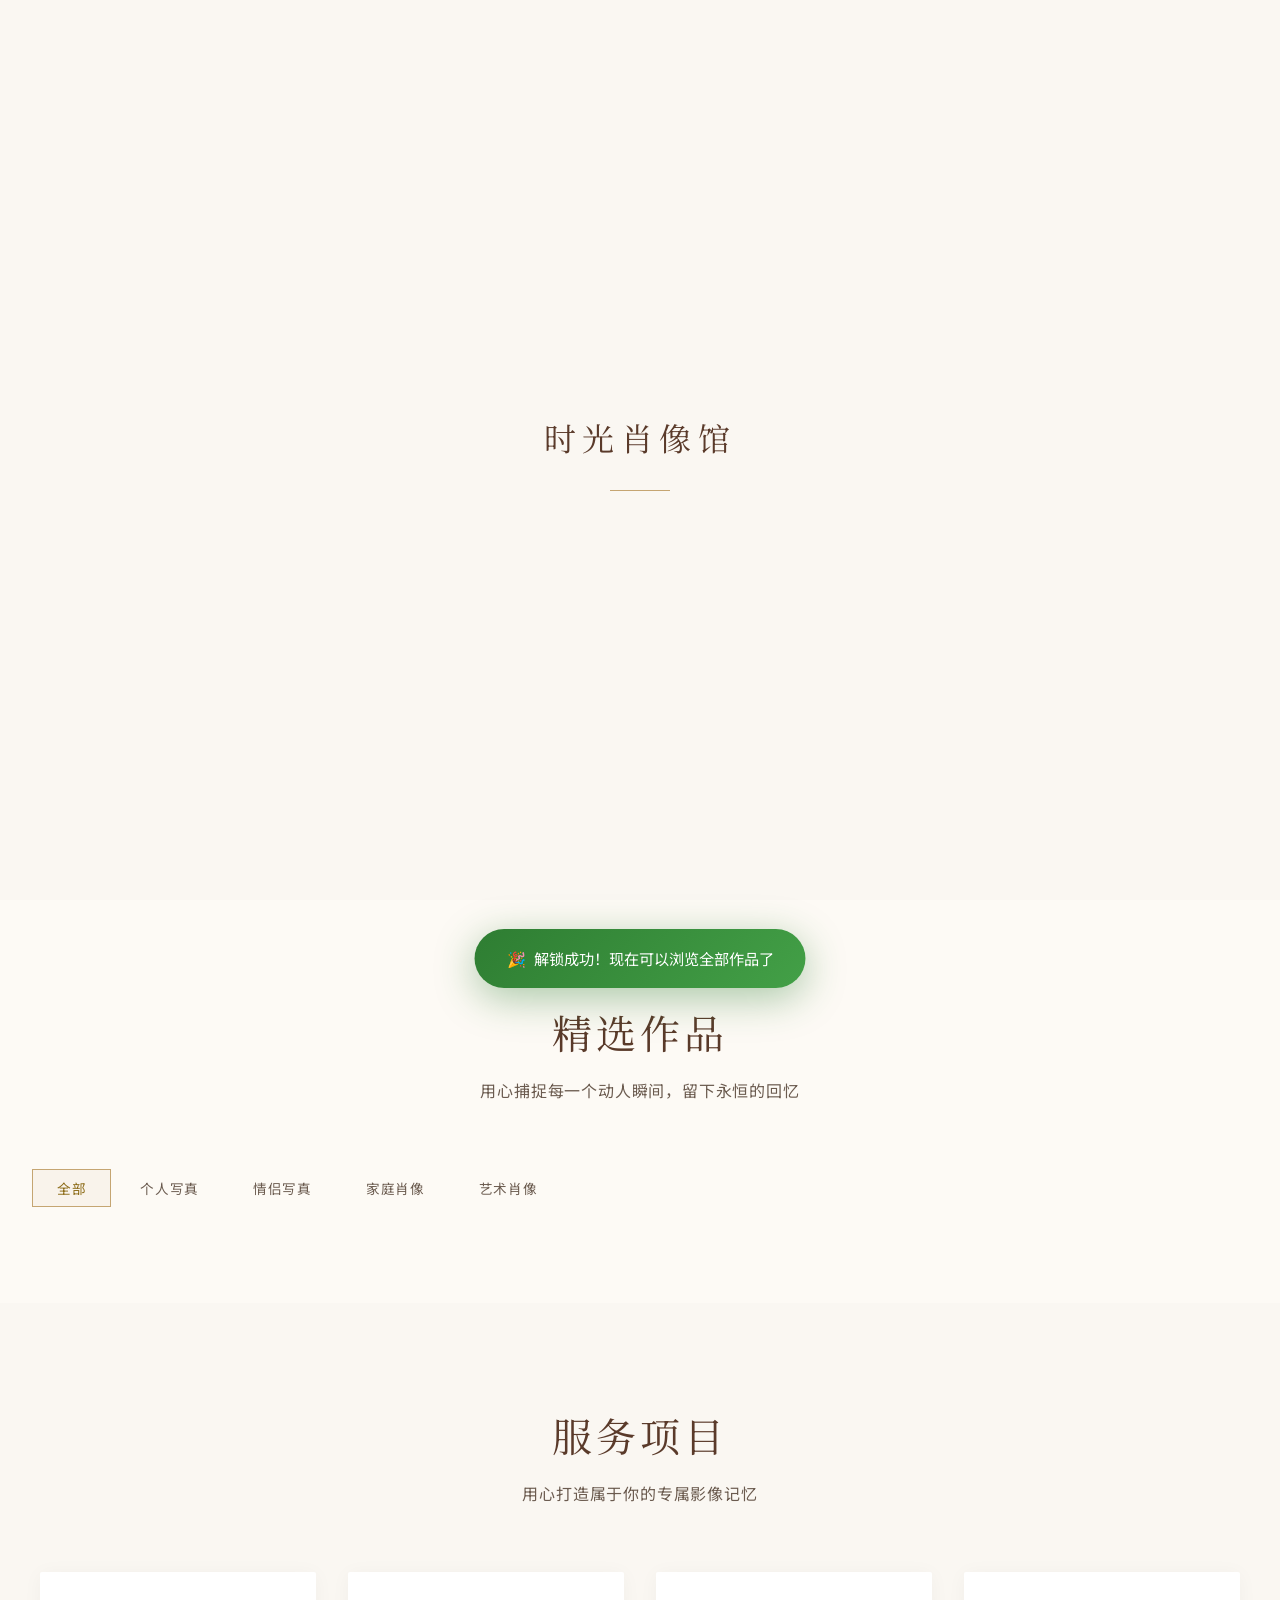
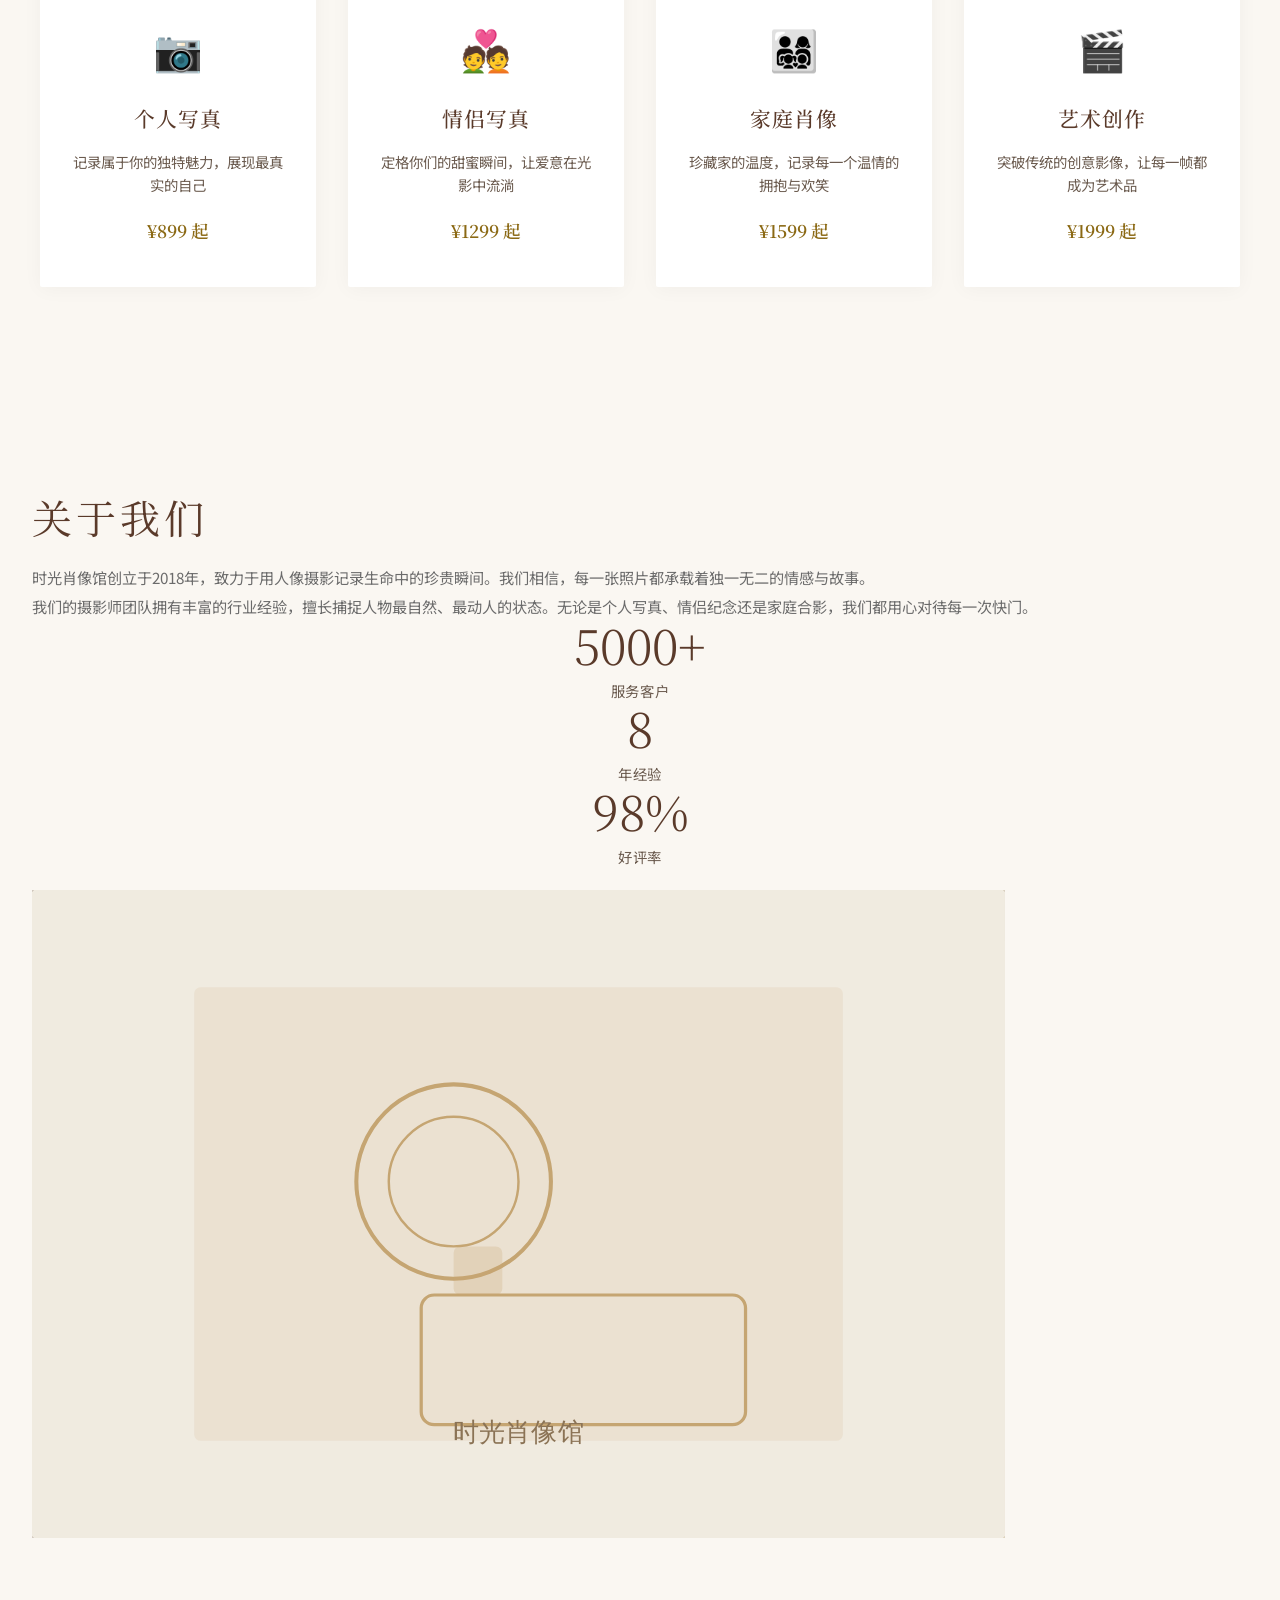
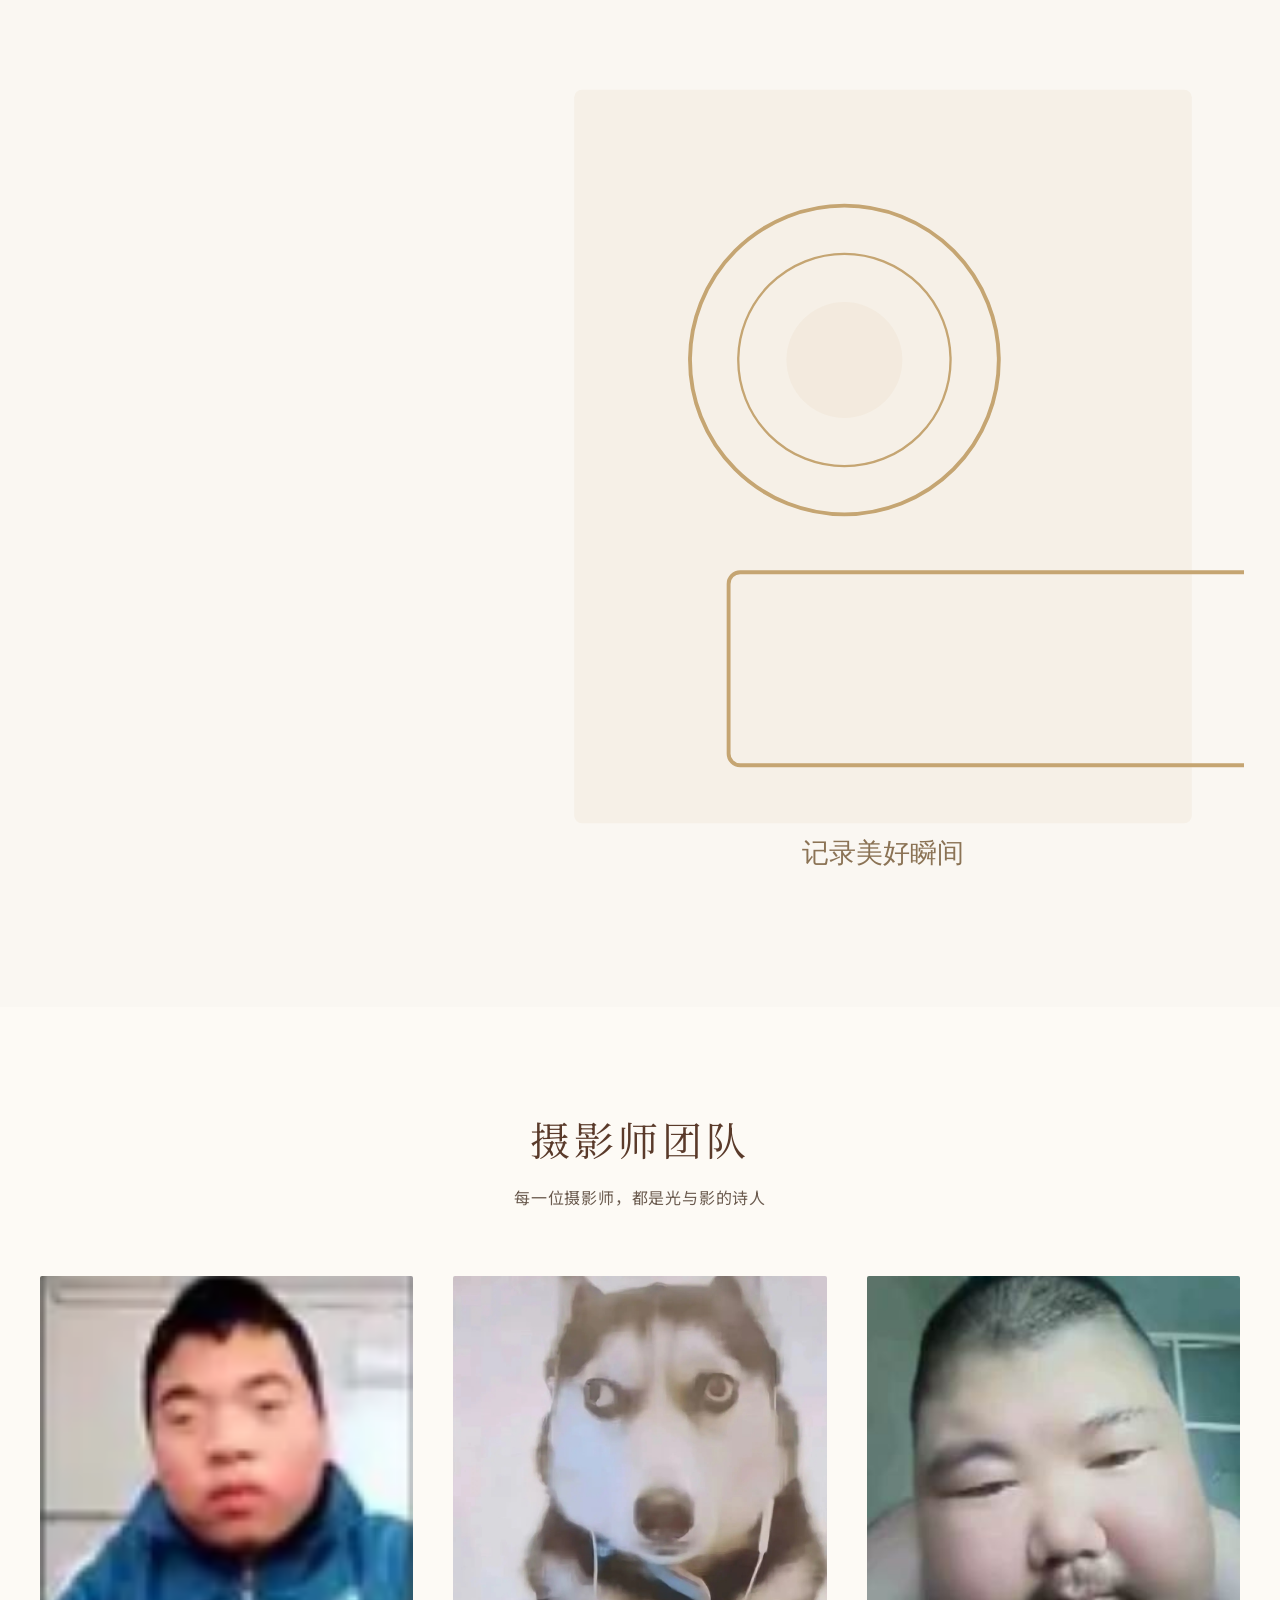
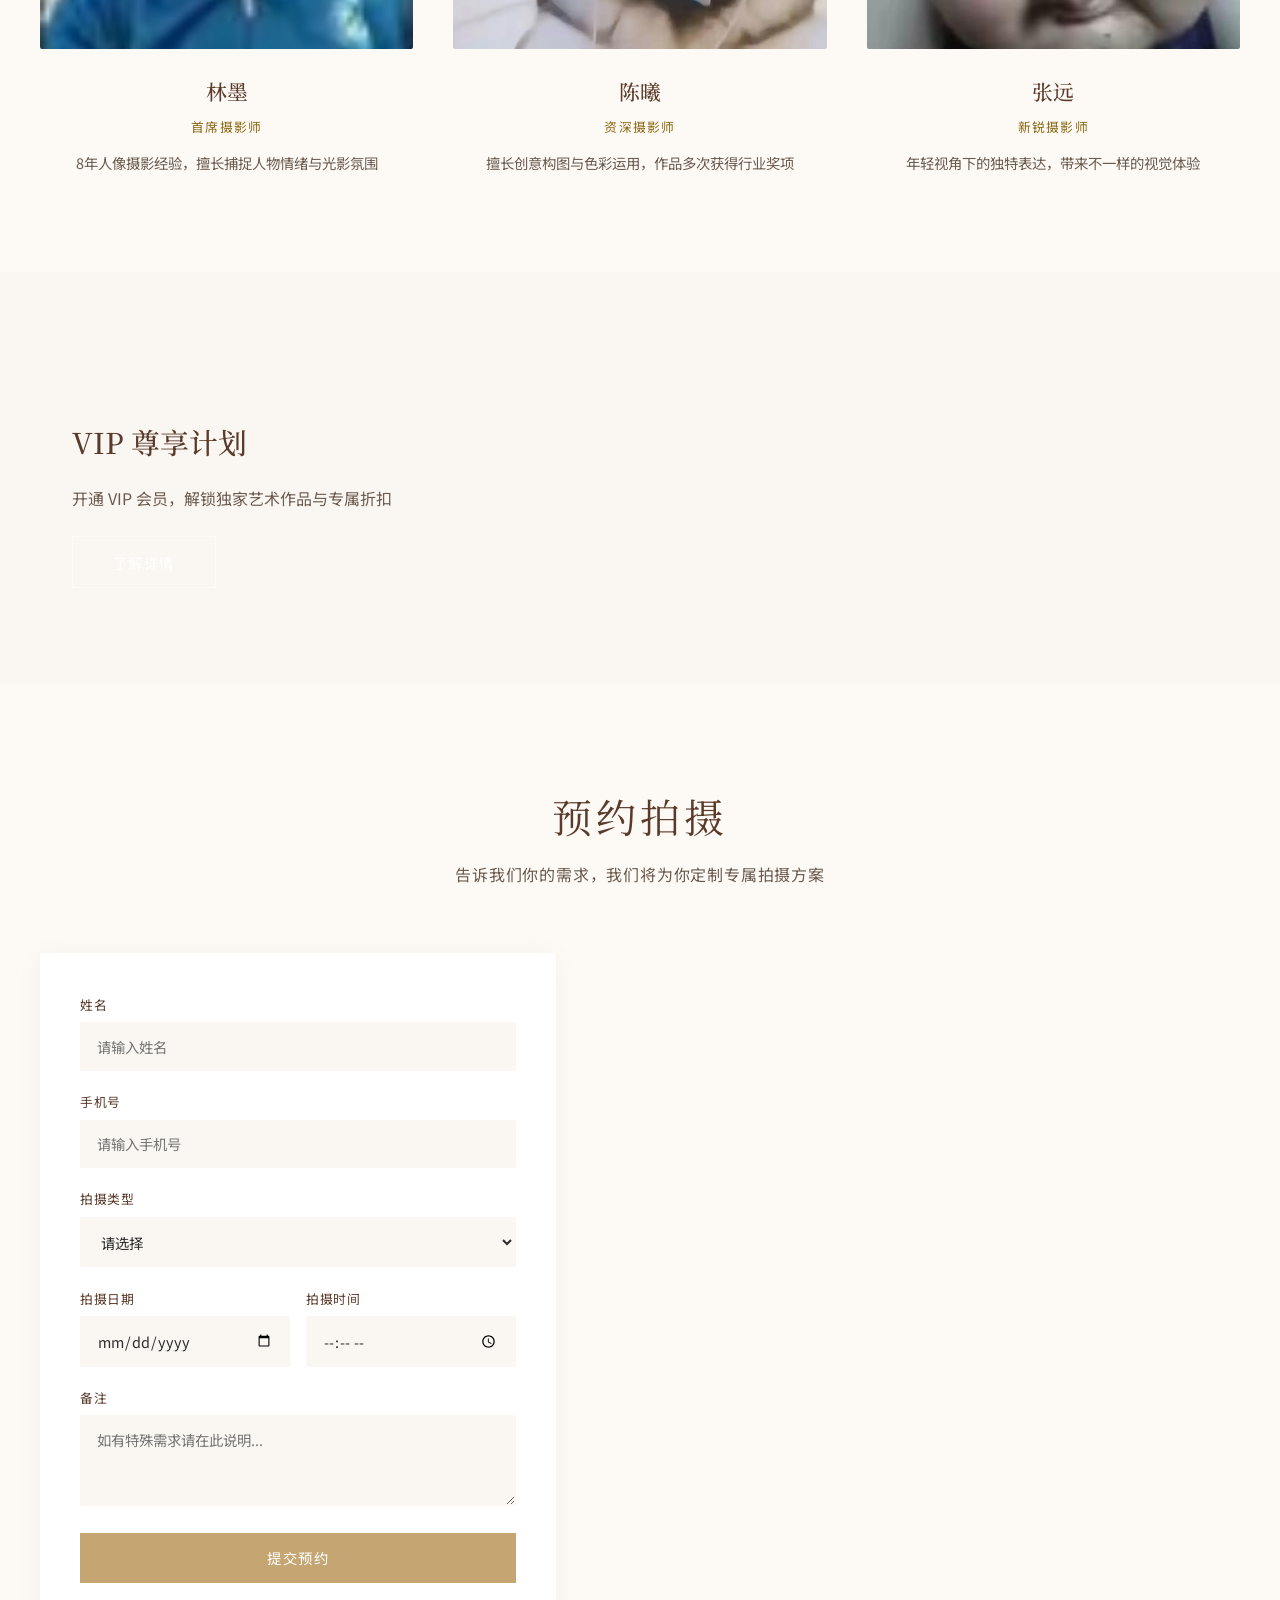
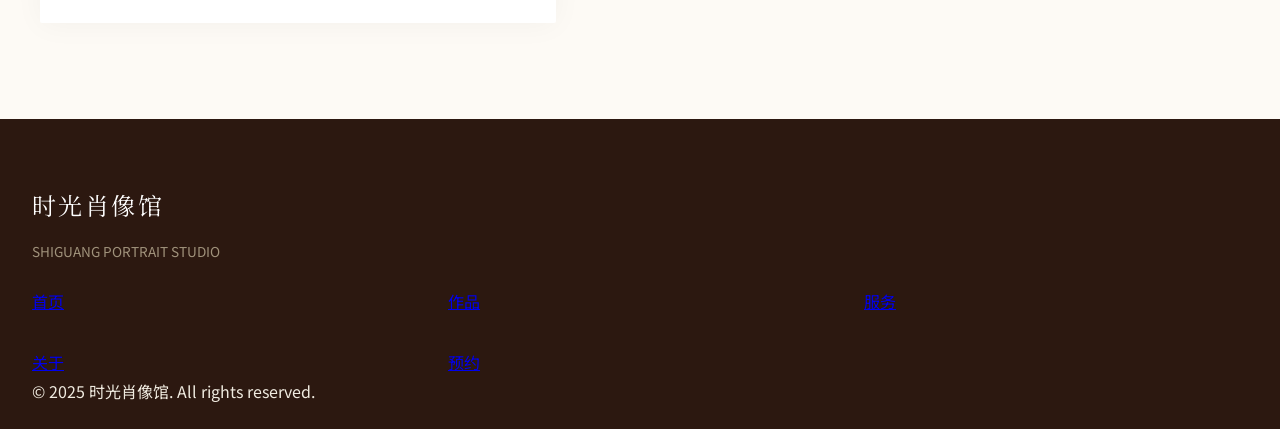
==== commit 1809995e: "refactor: restructure JS, cleanup CSS/HTML, add SVG fallbacks & OG tags" ====
--- a/index.html
+++ b/index.html
@@ -1,9 +1,8 @@
 <!DOCTYPE html>
-<!-- 时光肖像馆 ©2025 Soelc - 19331022216@163.com - 禁止未授权复制 -->
+<!-- 时光肖像馆 ©2025 Soelc -->
 <html lang="zh-CN">
 <head>
     <meta charset="UTF-8">
-    <link rel="dns-prefetch" href="https://images.unsplash.com">
     <link rel="dns-prefetch" href="https://fonts.googleapis.com">
     <link rel="dns-prefetch" href="https://fonts.gstatic.com">
     <meta http-equiv="Content-Type" content="text/html; charset=UTF-8">
@@ -11,7 +10,14 @@
     <meta name="viewport" content="width=device-width, initial-scale=1.0">
     <title>时光肖像馆 - 定格你的美好时光</title>
     <meta name="description" content="时光肖像馆 - 专业人像摄影，记录你最真实动人的瞬间">
-    <link rel="stylesheet" href="css/style.css?v=15">
+    <!-- Open Graph / 社交分享 -->
+    <meta property="og:title" content="时光肖像馆 - 定格你的美好时光">
+    <meta property="og:description" content="专业人像摄影，记录你最真实动人的瞬间">
+    <meta property="og:type" content="website">
+    <meta property="og:locale" content="zh_CN">
+    <!-- 自定义浏览器主题色 -->
+    <meta name="theme-color" content="#2c1810">
+    <link rel="stylesheet" href="css/style.css?v=16">
     <link rel="preconnect" href="https://fonts.googleapis.com">
     <link href="https://fonts.googleapis.com/css2?family=Noto+Serif+SC:wght@300;400;500;600;700&family=Noto+Sans+SC:wght@300;400;500;700&display=swap" rel="stylesheet" media="print" onload="this.media='all'">
     <noscript><link href="https://fonts.googleapis.com/css2?family=Noto+Serif+SC:wght@300;400;500;600;700&family=Noto+Sans+SC:wght@300;400;500;700&display=swap" rel="stylesheet"></noscript>
@@ -78,223 +84,77 @@
         <div class="hero-image hero-img-1"></div>
         <div class="hero-image hero-img-2"></div>
         <div class="hero-image hero-img-3"></div>
-        <div class="hero-image hero-img-4"></div>
-        <div class="hero-image hero-img-5"></div>
     </section>
 
     <!-- Works Gallery -->
     <section class="works" id="works">
         <div class="section-header">
             <h2 class="section-title">精选作品</h2>
-            <p class="section-desc">用心捕捉每一个值得珍藏的瞬间</p>
-            <div class="section-divider"></div>
-        </div>
-        <div class="works-filter">
+            <p class="section-desc">用心捕捉每一个动人瞬间，留下永恒的回忆</p>
+        </div>
+        <div class="filter-bar">
             <button class="filter-btn active" data-filter="all">全部</button>
             <button class="filter-btn" data-filter="portrait">个人写真</button>
             <button class="filter-btn" data-filter="couple">情侣写真</button>
             <button class="filter-btn" data-filter="family">家庭肖像</button>
             <button class="filter-btn" data-filter="artistic">艺术肖像</button>
         </div>
-        <div class="works-grid" id="worksGrid">
-            <!-- Dynamically filled by JS -->
-        </div>
-        <div class="works-more">
-            <button class="btn btn-secondary" id="loadMore">查看更多作品</button>
-        </div>
-    </section>
-
-    <!-- Parallax Quote -->
-    <section class="parallax-quote">
-        <div class="quote-content">
-            <p class="quote-text">"摄影是光与时间的艺术，<br>而我们，是时间的收藏家。"</p>
-            <span class="quote-author">—— 时光肖像馆</span>
-        </div>
-    </section>
-
-    
-    <!-- ===== VIP Premium Section ===== -->
-    <section class="vip-premium" id="vip">
-        <div class="section-header">
-            <h2 class="section-title">VIP 尊享</h2>
-            <p class="section-desc">解锁更多独家作品与专属服务</p>
-            <div class="section-divider"></div>
-        </div>
-        <div class="vip-teaser">
-            <div class="vip-teaser-text">
-                <h3>解锁全部作品集</h3>
-                <p>成为 VIP 会员，畅享 100+ 独家摄影作品、高清原图下载、以及专属拍摄折扣。</p>
-                <ul class="vip-features">
-                    <li>✓ 全部作品集无限制浏览</li>
-                    <li>✓ 高清原图免费下载</li>
-                    <li>✓ 预约拍摄享 8 折优惠</li>
-                    <li>✓ 优先预约摄影师</li>
-                    <li>✓ 每月新增独家内容</li>
-                </ul>
-            </div>
-            <div class="vip-pricing">
-                <div class="pricing-card">
-                    <div class="pricing-header">
-                        <h3>月度会员</h3>
-                        <div class="pricing-price">
-                            <span class="price-symbol">¥</span>
-                            <span class="price-number">9.9</span>
-                            <span class="price-period">/月</span>
-                        </div>
-                    </div>
-                    <ul class="pricing-features">
-                        <li>解锁全部作品集</li>
-                        <li>高清原图下载</li>
-                        <li>预约 9.5 折</li>
-                    </ul>
-                    <button class="btn btn-gold btn-full" onclick="SG_openUnlock()">立即解锁</button>
-                </div>
-                <div class="pricing-card featured">
-                    <div class="pricing-badge">🔥 最划算</div>
-                    <div class="pricing-header">
-                        <h3>年度会员</h3>
-                        <div class="pricing-price">
-                            <span class="price-symbol">¥</span>
-                            <span class="price-number">68</span>
-                            <span class="price-period">/年</span>
-                        </div>
-                        <span class="pricing-save">省 ¥50.8</span>
-                    </div>
-                    <ul class="pricing-features">
-                        <li>解锁全部作品集</li>
-                        <li>高清原图下载</li>
-                        <li>预约 8 折优惠</li>
-                        <li>优先预约摄影师</li>
-                        <li>专属拍摄方案定制</li>
-                    </ul>
-                    <button class="btn btn-primary btn-full" onclick="SG_openUnlock()">立即解锁</button>
-                </div>
-            </div>
+        <div class="works-grid" id="worksGrid"></div>
+        <div class="works-load-more">
+            <button class="btn btn-outline" id="loadMore" style="display:none">加载更多</button>
         </div>
     </section>
 
     <!-- Services -->
     <section class="services" id="services">
         <div class="section-header">
-            <h2 class="section-title">我们的服务</h2>
-            <p class="section-desc">为你量身定制专属的肖像体验</p>
-            <div class="section-divider"></div>
+            <h2 class="section-title">服务项目</h2>
+            <p class="section-desc">用心打造属于你的专属影像记忆</p>
         </div>
         <div class="services-grid">
             <div class="service-card">
                 <div class="service-icon">📷</div>
                 <h3>个人写真</h3>
-                <p>展现你独特的气质与魅力，记录最美的年华</p>
-                <ul>
-                    <li>专业造型指导</li>
-                    <li>多场景拍摄</li>
-                    <li>精修30张</li>
-                </ul>
-                <span class="service-price">¥199 起</span>
-            </div>
-            <div class="service-card featured">
-                <div class="service-badge">热门</div>
+                <p>记录属于你的独特魅力，展现最真实的自己</p>
+                <span class="service-price">¥899 起</span>
+            </div>
+            <div class="service-card">
                 <div class="service-icon">💑</div>
                 <h3>情侣写真</h3>
-                <p>定格你们的甜蜜时光，记录爱情最美的样子</p>
-                <ul>
-                    <li>双人造型设计</li>
-                    <li>外景+棚拍</li>
-                    <li>精修40张</li>
-                </ul>
-                <span class="service-price">¥520 起</span>
+                <p>定格你们的甜蜜瞬间，让爱意在光影中流淌</p>
+                <span class="service-price">¥1299 起</span>
             </div>
             <div class="service-card">
                 <div class="service-icon">👨‍👩‍👧‍👦</div>
                 <h3>家庭肖像</h3>
-                <p>留存家的温度，让幸福在画面中永恒</p>
-                <ul>
-                    <li>全家造型</li>
-                    <li>温馨场景</li>
-                    <li>精修50张</li>
-                </ul>
-                <span class="service-price">¥699 起</span>
+                <p>珍藏家的温度，记录每一个温情的拥抱与欢笑</p>
+                <span class="service-price">¥1599 起</span>
             </div>
             <div class="service-card">
-                <div class="service-icon">🎨</div>
-                <h3>艺术肖像</h3>
-                <p>突破传统，创造属于你的独特艺术影像</p>
-                <ul>
-                    <li>创意策划</li>
-                    <li>概念拍摄</li>
-                    <li>精修20张</li>
-                </ul>
-                <span class="service-price">¥999 起</span>
-            </div>
-        </div>
-    </section>
-
-    <!-- Stats Counter -->
-    <section class="stats">
-        <div class="stats-grid">
-            <div class="stat-item">
-                <span class="stat-number" data-target="10">0</span>
-                <span class="stat-suffix">+</span>
-                <span class="stat-label">年摄影经验</span>
-            </div>
-            <div class="stat-item">
-                <span class="stat-number" data-target="5000">0</span>
-                <span class="stat-suffix">+</span>
-                <span class="stat-label">满意客户</span>
-            </div>
-            <div class="stat-item">
-                <span class="stat-number" data-target="98">0</span>
-                <span class="stat-suffix">%</span>
-                <span class="stat-label">好评率</span>
-            </div>
-            <div class="stat-item">
-                <span class="stat-number" data-target="30">0</span>
-                <span class="stat-suffix">+</span>
-                <span class="stat-label">拍摄场景</span>
+                <div class="service-icon">🎬</div>
+                <h3>艺术创作</h3>
+                <p>突破传统的创意影像，让每一帧都成为艺术品</p>
+                <span class="service-price">¥1999 起</span>
             </div>
         </div>
     </section>
 
     <!-- About -->
     <section class="about" id="about">
-        <div class="about-container">
+        <div class="about-content">
+            <div class="about-text">
+                <h2 class="section-title">关于我们</h2>
+                <p>时光肖像馆创立于2018年，致力于用人像摄影记录生命中的珍贵瞬间。我们相信，每一张照片都承载着独一无二的情感与故事。</p>
+                <p>我们的摄影师团队拥有丰富的行业经验，擅长捕捉人物最自然、最动人的状态。无论是个人写真、情侣纪念还是家庭合影，我们都用心对待每一次快门。</p>
+                <div class="about-stats">
+                    <div class="stat-item"><span class="stat-number">5000+</span><span class="stat-label">服务客户</span></div>
+                    <div class="stat-item"><span class="stat-number">8</span><span class="stat-label">年经验</span></div>
+                    <div class="stat-item"><span class="stat-number">98%</span><span class="stat-label">好评率</span></div>
+                </div>
+            </div>
             <div class="about-image">
-                <img loading="lazy" src="images/about/about-1.jpg" alt="关于我们" class="about-img-main" onerror="this.style.display='none'" style="object-fit:cover;position:absolute;inset:0;width:80%;border-radius:2px">
-                <img loading="lazy" src="images/about/about-2.jpg" alt="关于我们" class="about-img-secondary" onerror="this.style.display='none'" style="object-fit:cover;position:absolute;right:0;bottom:-2rem;width:60%;height:60%;border-radius:2px;border:4px solid var(--color-cream)">
-            </div>
-            <div class="about-content">
-                <div class="section-header left">
-                    <h2 class="section-title">关于我们</h2>
-                    <p class="section-sub">时光肖像馆 · SINCE 2016</p>
-                    <div class="section-divider"></div>
-                </div>
-                <p class="about-text">
-                    时光肖像馆成立于2016年，我们相信每个人都有独特的光芒。
-                    我们不追求千篇一律的"完美"，而是致力于发现和记录每个人最真实的、最动人的瞬间。
-                </p>
-                <p class="about-text">
-                    从妆容造型到光影构图，从场景选择到后期精修，
-                    每一个环节我们都倾注了极大的热情与专业。
-                    我们创造的不仅是照片，更是可以触摸的时光记忆。
-                </p>
-                <div class="about-features">
-                    <div class="feature">
-                        <span class="feature-icon">✦</span>
-                        <span>专业团队 · 资深摄影师</span>
-                    </div>
-                    <div class="feature">
-                        <span class="feature-icon">✦</span>
-                        <span>进口器材 · 哈苏/徕卡</span>
-                    </div>
-                    <div class="feature">
-                        <span class="feature-icon">✦</span>
-                        <span>独立影棚 · 500㎡空间</span>
-                    </div>
-                    <div class="feature">
-                        <span class="feature-icon">✦</span>
-                        <span>定制服务 · 一对一沟通</span>
-                    </div>
-                </div>
+                <img loading="lazy" src="images/about/about-1.svg" alt="关于我们" class="about-img-main" style="object-fit:cover;position:absolute;inset:0;width:80%;border-radius:2px">
+                <img loading="lazy" src="images/about/about-2.svg" alt="关于我们" class="about-img-secondary" style="object-fit:cover;position:absolute;right:0;bottom:-2rem;width:60%;height:60%;border-radius:2px;border:4px solid var(--color-cream)">
             </div>
         </div>
     </section>
@@ -302,209 +162,118 @@
     <!-- Photographers -->
     <section class="photographers" id="photographers">
         <div class="section-header">
-            <h2 class="section-title">摄影团队</h2>
-            <p class="section-desc">每一位摄影师都有独特的视角与风格</p>
-            <div class="section-divider"></div>
+            <h2 class="section-title">摄影师团队</h2>
+            <p class="section-desc">每一位摄影师，都是光与影的诗人</p>
         </div>
         <div class="photographers-grid">
             <div class="photographer-card">
-                <img loading="lazy" src="images/team/team-1.jpg" alt="林墨" class="photographer-img" onerror="this.src='images/gallery-1.svg'" style="object-fit:cover">
+                <div class="photographer-img-wrap">
+                    <img loading="lazy" src="images/team/team-1.jpg" alt="林墨" class="photographer-img" onerror="this.src='images/gallery-1.svg'" style="object-fit:cover">
+                </div>
                 <h3>林墨</h3>
-                <span class="photographer-role">创始人 / 首席摄影师</span>
-                <p>12年人像摄影经验，擅长捕捉人物最自然的情感瞬间</p>
+                <span class="photographer-role">首席摄影师</span>
+                <p>8年人像摄影经验，擅长捕捉人物情绪与光影氛围</p>
             </div>
             <div class="photographer-card">
-                <img loading="lazy" src="images/team/team-2.jpg" alt="陈曦" class="photographer-img" onerror="this.src='images/gallery-2.svg'" style="object-fit:cover">
+                <div class="photographer-img-wrap">
+                    <img loading="lazy" src="images/team/team-2.jpg" alt="陈曦" class="photographer-img" onerror="this.src='images/gallery-2.svg'" style="object-fit:cover">
+                </div>
                 <h3>陈曦</h3>
-                <span class="photographer-role">艺术总监</span>
-                <p>前时尚杂志摄影师，对光影与色彩有着极致的追求</p>
+                <span class="photographer-role">资深摄影师</span>
+                <p>擅长创意构图与色彩运用，作品多次获得行业奖项</p>
             </div>
             <div class="photographer-card">
-                <img loading="lazy" src="images/team/team-3.jpg" alt="张远" class="photographer-img" onerror="this.src='images/gallery-3.svg'" style="object-fit:cover">
+                <div class="photographer-img-wrap">
+                    <img loading="lazy" src="images/team/team-3.jpg" alt="张远" class="photographer-img" onerror="this.src='images/gallery-3.svg'" style="object-fit:cover">
+                </div>
                 <h3>张远</h3>
-                <span class="photographer-role">高级摄影师</span>
-                <p>擅长外景与自然光拍摄，作品充满电影般的叙事感</p>
-            </div>
-        </div>
-    </section>
-
-    <!-- Testimonials -->
-    <section class="testimonials">
-        <div class="section-header">
-            <h2 class="section-title">客户心声</h2>
-            <p class="section-desc">每一次快门，都是一份信任</p>
-            <div class="section-divider"></div>
-        </div>
-        <div class="testimonials-slider" id="testimonialsSlider">
-            <div class="testimonial-card active">
-                <div class="testimonial-stars">★★★★★</div>
-                <p class="testimonial-text">"非常专业的团队！从前期沟通到拍摄过程再到后期修图，每一个环节都很用心。拍出来的照片超出了我的预期，每一张都很喜欢！"</p>
-                <div class="testimonial-author">
-                    <div class="testimonial-avatar" style="background: linear-gradient(135deg, #d4a574, #f5deb3);"></div>
-                    <div>
-                        <strong>小雨</strong>
-                        <span>个人写真 · 2024</span>
-                    </div>
-                </div>
-            </div>
-            <div class="testimonial-card">
-                <div class="testimonial-stars">★★★★★</div>
-                <p class="testimonial-text">"和女朋友来拍情侣写真，摄影师特别会引导我们互动，拍出来的效果自然又甜蜜。已经推荐给身边的朋友了！"</p>
-                <div class="testimonial-author">
-                    <div class="testimonial-avatar" style="background: linear-gradient(135deg, #8b7355, #cdba96);"></div>
-                    <div>
-                        <strong>浩然</strong>
-                        <span>情侣写真 · 2024</span>
-                    </div>
-                </div>
-            </div>
-            <div class="testimonial-card">
-                <div class="testimonial-stars">★★★★★</div>
-                <p class="testimonial-text">"全家福拍得太好了！老人和孩子都很放松，摄影师很有耐心。这些照片是我们家最珍贵的财富。"</p>
-                <div class="testimonial-author">
-                    <div class="testimonial-avatar" style="background: linear-gradient(135deg, #6b5b4f, #a0927b);"></div>
-                    <div>
-                        <strong>李女士</strong>
-                        <span>家庭肖像 · 2024</span>
-                    </div>
-                </div>
-            </div>
-        </div>
-        <div class="testimonials-dots" id="testimonialsDots"></div>
+                <span class="photographer-role">新锐摄影师</span>
+                <p>年轻视角下的独特表达，带来不一样的视觉体验</p>
+            </div>
+        </div>
+    </section>
+
+    <!-- VIP Teaser -->
+    <section class="vip-teaser" id="vip">
+        <div class="vip-teaser-content">
+            <div class="vip-teaser-text">
+                <h3>VIP 尊享计划</h3>
+                <p>开通 VIP 会员，解锁独家艺术作品与专属折扣</p>
+                <button class="btn btn-outline" onclick="SG_openUnlock()">了解详情</button>
+            </div>
+        </div>
     </section>
 
     <!-- Booking -->
     <section class="booking" id="booking">
+        <div class="section-header">
+            <h2 class="section-title">预约拍摄</h2>
+            <p class="section-desc">告诉我们你的需求，我们将为你定制专属拍摄方案</p>
+        </div>
         <div class="booking-container">
-            <div class="booking-info">
-                <div class="section-header left">
-                    <h2 class="section-title">预约拍摄</h2>
-                    <p class="section-desc">开启你的专属时光之旅</p>
-                    <div class="section-divider"></div>
-                </div>
-                <p class="booking-text">
-                    每一次拍摄都是一次独特的创作。<br>
-                    请留下你的信息，我们将在24小时内与你联系，<br>
-                    为你量身定制拍摄方案。
-                </p>
-                <div class="booking-contact">
-                    <div class="contact-item">
-                        <span class="contact-icon">📍</span>
-                        <span>中国北京市昌平区西环南路商业街70号</span>
-                    </div>
-                    <div class="contact-item">
-                        <span class="contact-icon">📞</span>
-                        <span>15532061331</span>
-                    </div>
-                    <div class="contact-item">
-                        <span class="contact-icon">📧</span>
-                        <span>19331022216@163.com</span>
-                    </div>
-                    <div class="contact-item">
-                        <span class="contact-icon">🕐</span>
-                        <span>周一至周五 10:00-20:00</span>
-                    </div>
-                </div>
-            </div>
-            <div class="booking-form">
-                <form id="bookingForm" onsubmit="return SG_submitBooking(this)">
-                    <div class="form-row">
-                        <div class="form-group">
-                            <label>你的名字</label>
-                            <input type="text" placeholder="请输入姓名" name="name" required>
-                        </div>
-                        <div class="form-group">
-                            <label>联系电话</label>
-                            <input type="tel" placeholder="请输入手机号" name="phone" required>
-                        </div>
-                </div>
+            <form class="booking-form" id="bookingForm" onsubmit="return SG_submitBooking()">
+                <div class="form-group">
+                    <label>姓名</label>
+                    <input type="text" id="bookingName" placeholder="请输入姓名" required>
+                </div>
+                <div class="form-group">
+                    <label>手机号</label>
+                    <input type="tel" id="bookingPhone" placeholder="请输入手机号" required>
+                </div>
+                <div class="form-group">
+                    <label>拍摄类型</label>
+                    <select id="bookingType" required>
+                        <option value="">请选择</option>
+                        <option value="portrait">个人写真</option>
+                        <option value="couple">情侣写真</option>
+                        <option value="family">家庭肖像</option>
+                        <option value="artistic">艺术创作</option>
+                        <option value="other">其他</option>
+                    </select>
+                </div>
+                <div class="form-row">
                     <div class="form-group">
-                        <label>拍摄类型</label>
-                        <select required name="type">
-                            <option value="">请选择拍摄类型</option>
-                            <option value="portrait">个人写真</option>
-                            <option value="couple">情侣写真</option>
-                            <option value="family">家庭肖像</option>
-                            <option value="artistic">艺术肖像</option>
-                            <option value="other">其他</option>
-                        </select>
+                        <label>拍摄日期</label>
+                        <input type="date" id="bookingDate" required>
                     </div>
                     <div class="form-group">
-                        <label>期望拍摄日期</label>
-                        <input type="date" required name="date">
+                        <label>拍摄时间</label>
+                        <input type="time" id="bookingTime" required>
                     </div>
-                    <div class="form-group">
-                        <label>留言（选填）</label>
-                        <textarea placeholder="告诉我们你的想法和需求..." rows="4" name="message"></textarea>
-                    </div>
-                    <button type="submit" class="btn btn-primary btn-full">提交预约</button>
-                </form>
-            </div>
+                </div>
+                <div class="form-group">
+                    <label>备注</label>
+                    <textarea id="bookingNote" placeholder="如有特殊需求请在此说明..." rows="3"></textarea>
+                </div>
+                <button type="submit" class="btn btn-primary btn-full">提交预约</button>
+            </form>
         </div>
     </section>
 
     <!-- Footer -->
     <footer class="footer">
-        <div class="footer-container">
+        <div class="footer-content">
             <div class="footer-brand">
                 <h3>时光肖像馆</h3>
-                <p>用光影定格时光，让记忆永远鲜活</p>
-                <div class="footer-social">
-                    <a href="#" class="social-link" aria-label="微信">💬</a>
-                    <a href="#" class="social-link" aria-label="微博">📱</a>
-                    <a href="#" class="social-link" aria-label="小红书">📕</a>
-                    <a href="#" class="social-link" aria-label="抖音">🎵</a>
-                </div>
+                <p>SHIGUANG PORTRAIT STUDIO</p>
             </div>
             <div class="footer-links">
-                <div class="footer-col">
-                    <h4>快速链接</h4>
-                    <a href="#works">精选作品</a>
-                    <a href="#services">服务项目</a>
-                    <a href="#about">关于我们</a>
-                    <a href="#booking">在线预约</a>
-                </div>
-                <div class="footer-col">
-                    <h4>服务类型</h4>
-                    <a href="#">个人写真</a>
-                    <a href="#">情侣写真</a>
-                    <a href="#">家庭肖像</a>
-                    <a href="#">艺术肖像</a>
-                </div>
-                <div class="footer-col">
-                    <h4>联系方式</h4>
-                    <a href="#">15532061331</a>
-                    <a href="#">19331022216@163.com</a>
-                    <a href="#">中国北京市昌平区西环南路商业街70号</a>
-                </div>
-            </div>
-        </div>
-        <div class="footer-bottom">
-            <p>&copy; 2016-2024 时光肖像馆 All Rights Reserved.</p>
+                <a href="#home">首页</a>
+                <a href="#works">作品</a>
+                <a href="#services">服务</a>
+                <a href="#about">关于</a>
+                <a href="#booking">预约</a>
+            </div>
+            <p class="footer-copy">© 2025 时光肖像馆. All rights reserved.</p>
         </div>
     </footer>
 
     <!-- Lightbox -->
-    <div class="lightbox" id="lightbox">
+    <div class="lightbox" id="lightbox" onclick="this.classList.remove('active')">
         <span class="lightbox-close">&times;</span>
-        <div class="lightbox-content">
-            <img loading="lazy" src="" alt="" id="lightboxImg">
-            <div class="lightbox-caption" id="lightboxCaption"></div>
-        </div>
-        <button class="lightbox-prev">&#10094;</button>
-        <button class="lightbox-next">&#10095;</button>
-    </div>
-
-    
-    <!-- Failsafe: force hide loader -->
-    <script>
-    (function(){setTimeout(function(){var l=document.getElementById('loader');if(l){l.classList.add('hidden');document.body.style.overflow='';}},4000);window.onerror=function(){var l=document.getElementById('loader');if(l){l.classList.add('hidden');document.body.style.overflow='';}};})();
-    </script>
-
-    <script src="js/main.js?v=15"></script>
-
-    
-    
+        <img loading="lazy" src="" alt="" id="lightboxImg">
+    </div>
+
     <!-- ===== Auth Modal ===== -->
     <div class="auth-modal" id="authModal">
         <div class="auth-overlay" onclick="SG_closeAuth()"></div>
@@ -520,7 +289,7 @@
                 <p class="auth-error" id="loginError"></p>
                 <button type="submit" class="btn btn-primary btn-full">登 录</button>
             </form>
-            <form class="auth-form" id="registerForm" onsubmit="SG_doRegister();return false">
+            <form class="auth-form" id="registerForm" onsubmit="return SG_doRegister()">
                 <div class="form-group"><label>用户名</label><input type="text" placeholder="请输入用户名" required id="regUsername"></div>
                 <div class="form-group"><label>密码</label><input type="password" placeholder="请输入密码" required id="regPassword"></div>
                 <div class="form-group"><label>手机号</label><input type="tel" placeholder="请输入手机号" required id="regPhone"></div>
@@ -531,8 +300,6 @@
         </div>
     </div>
 
-    
-    <!-- ===== Unlock Payment Modal ===== -->
     <!-- ===== VIP Unlock Modal ===== -->
     <div class="unlock-modal" id="unlockModal">
         <div class="unlock-overlay" onclick="SG_closeUnlock()"></div>
@@ -596,4 +363,4 @@
     </div>
 
 </body>
-</html>
+</html>
--- a/css/style.css
+++ b/css/style.css
@@ -255,7 +255,7 @@
     background-size: cover;
     background-position: center;
     opacity: 0;
-    animation: heroFade 20s infinite;
+    animation: heroFade 15s infinite;
 }
 
 .hero-img-1 {
@@ -265,28 +265,20 @@
 
 .hero-img-2 {
     background-image: url(../images/hero/hero-2.jpg), linear-gradient(225deg, #1a1a2e 0%, #3d3d5c 30%, #6b4c3b 60%, #8b7355 100%);
-    animation-delay: 4s;
+    animation-delay: 5s;
 }
 
 .hero-img-3 {
     background-image: url(../images/hero/hero-3.jpg), linear-gradient(315deg, #1b2838 0%, #2a475e 30%, #4a6a6a 60%, #a0927b 100%);
-    animation-delay: 8s;
-}
-.hero-img-4 {
-    background-image: url(../images/hero/hero-4.jpg), linear-gradient(45deg, #1a1a2e 0%, #2a475e 30%, #4a6a6a 60%, #a0927b 100%);
-    animation-delay: 12s;
-}
-
-.hero-img-5 {
-    background-image: url(../images/hero/hero-5.jpg), linear-gradient(180deg, #2c1810 0%, #5a3a2a 30%, #8b6914 60%, #d4b896 100%);
-    animation-delay: 16s;
-}
+    animation-delay: 10s;
+}
+
+
 
 @keyframes heroFade {
-    0%, 18% { opacity: 1; }
-    25%, 100% { opacity: 0; }
-}
-
+    0%, 28% { opacity: 1; }
+    33%, 100% { opacity: 0; }
+}
 
 .hero-content {
     position: relative;
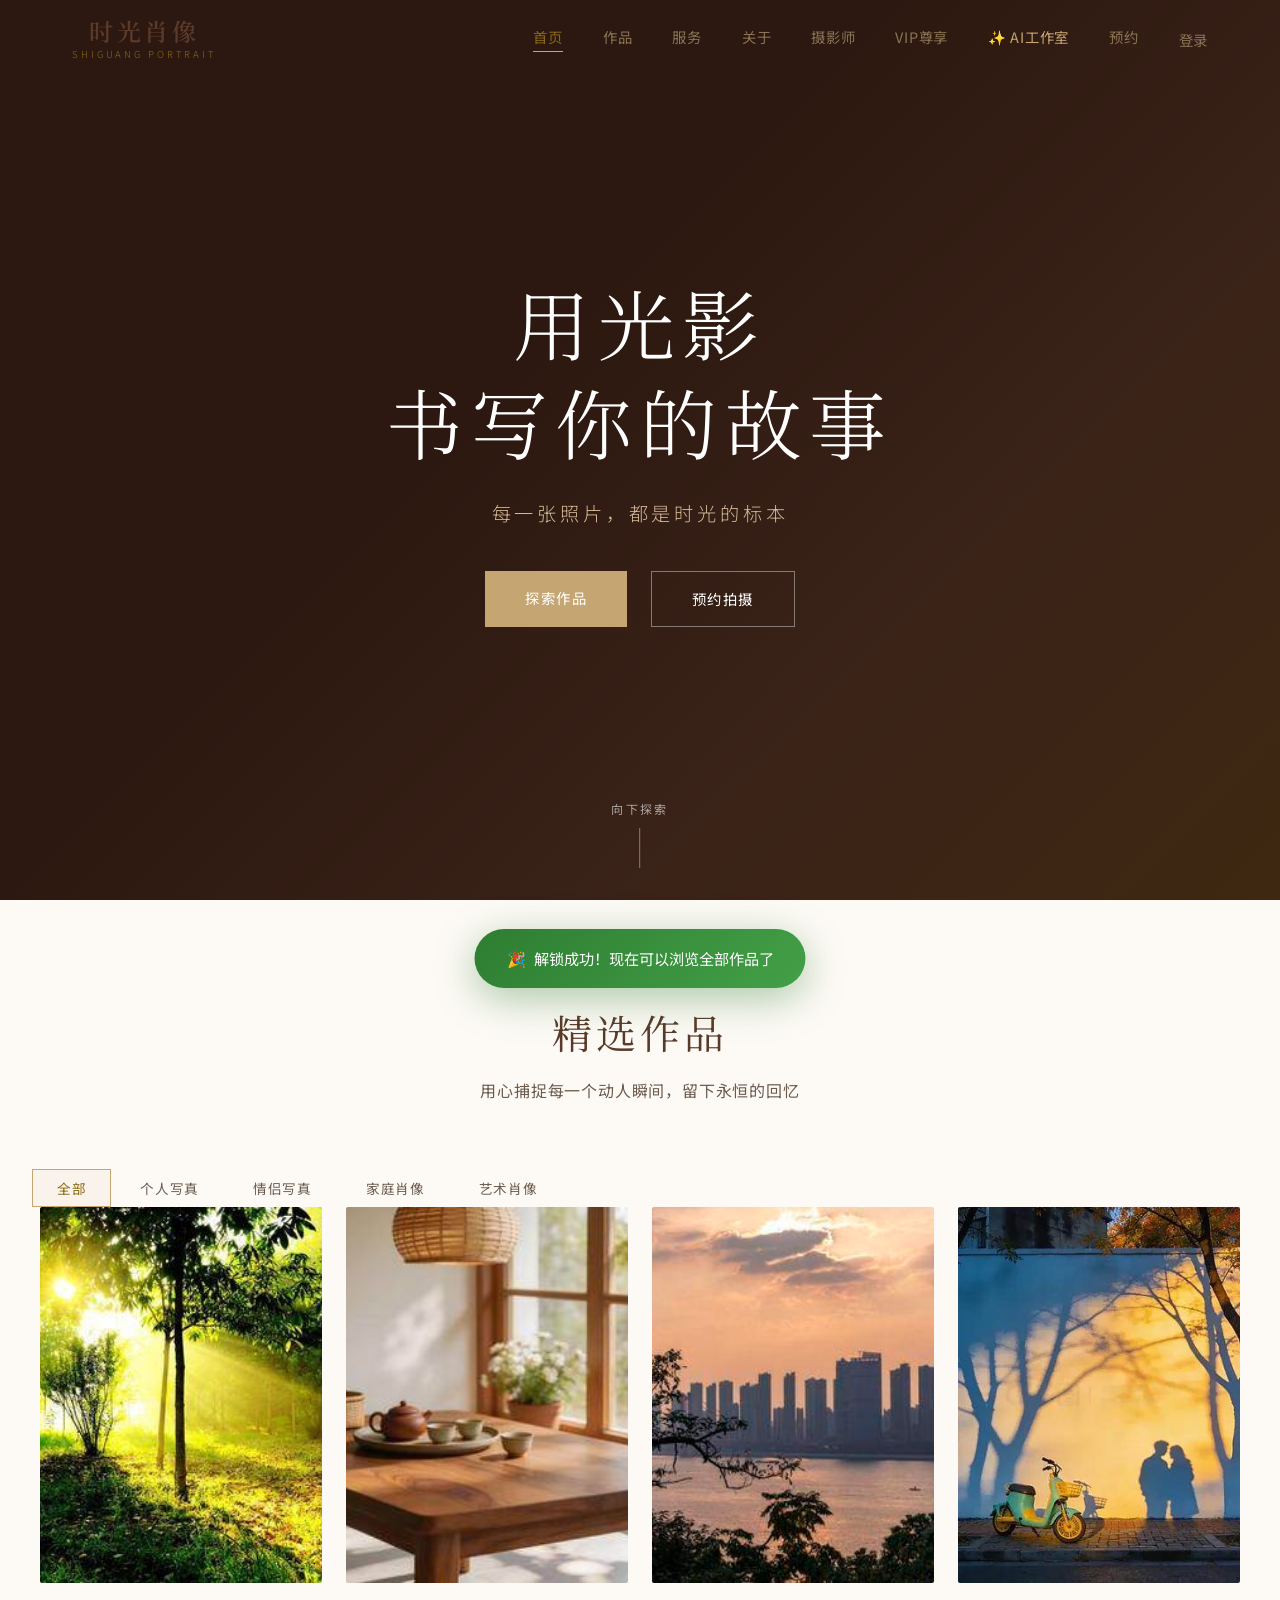
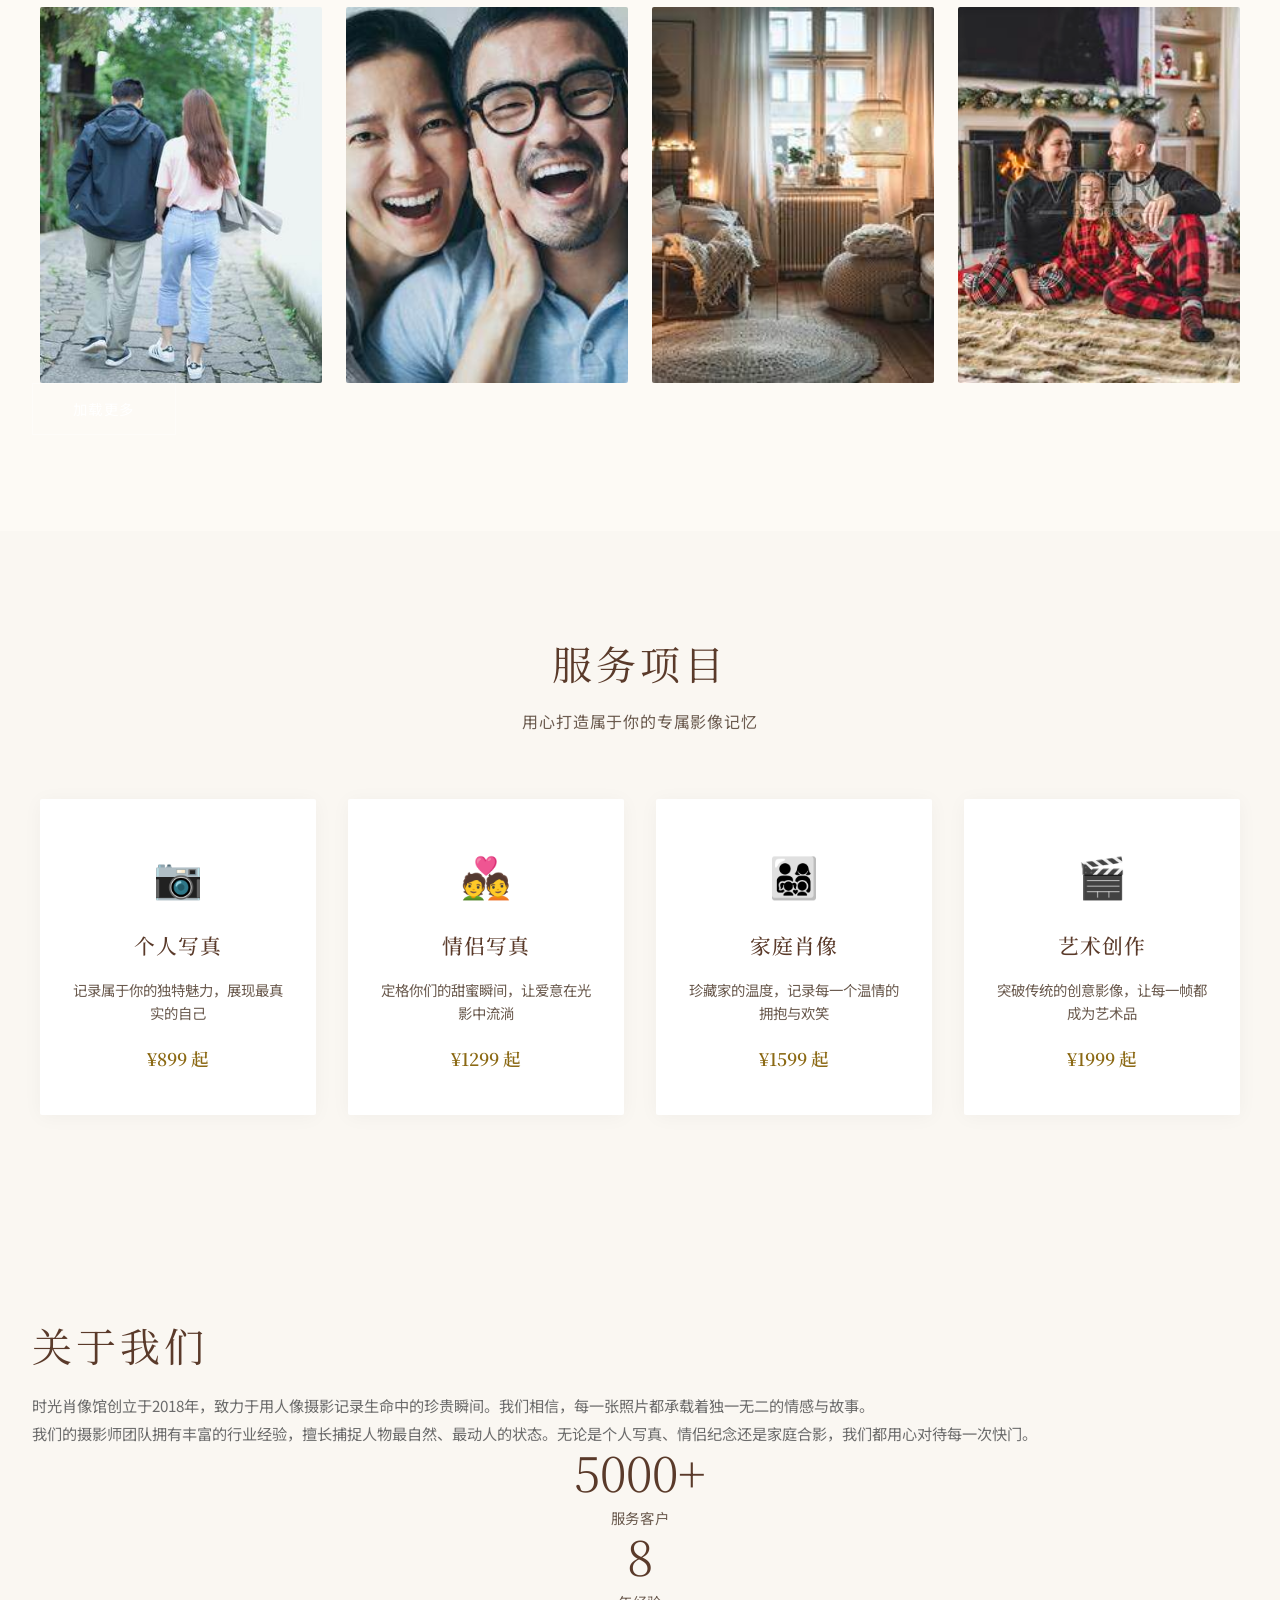
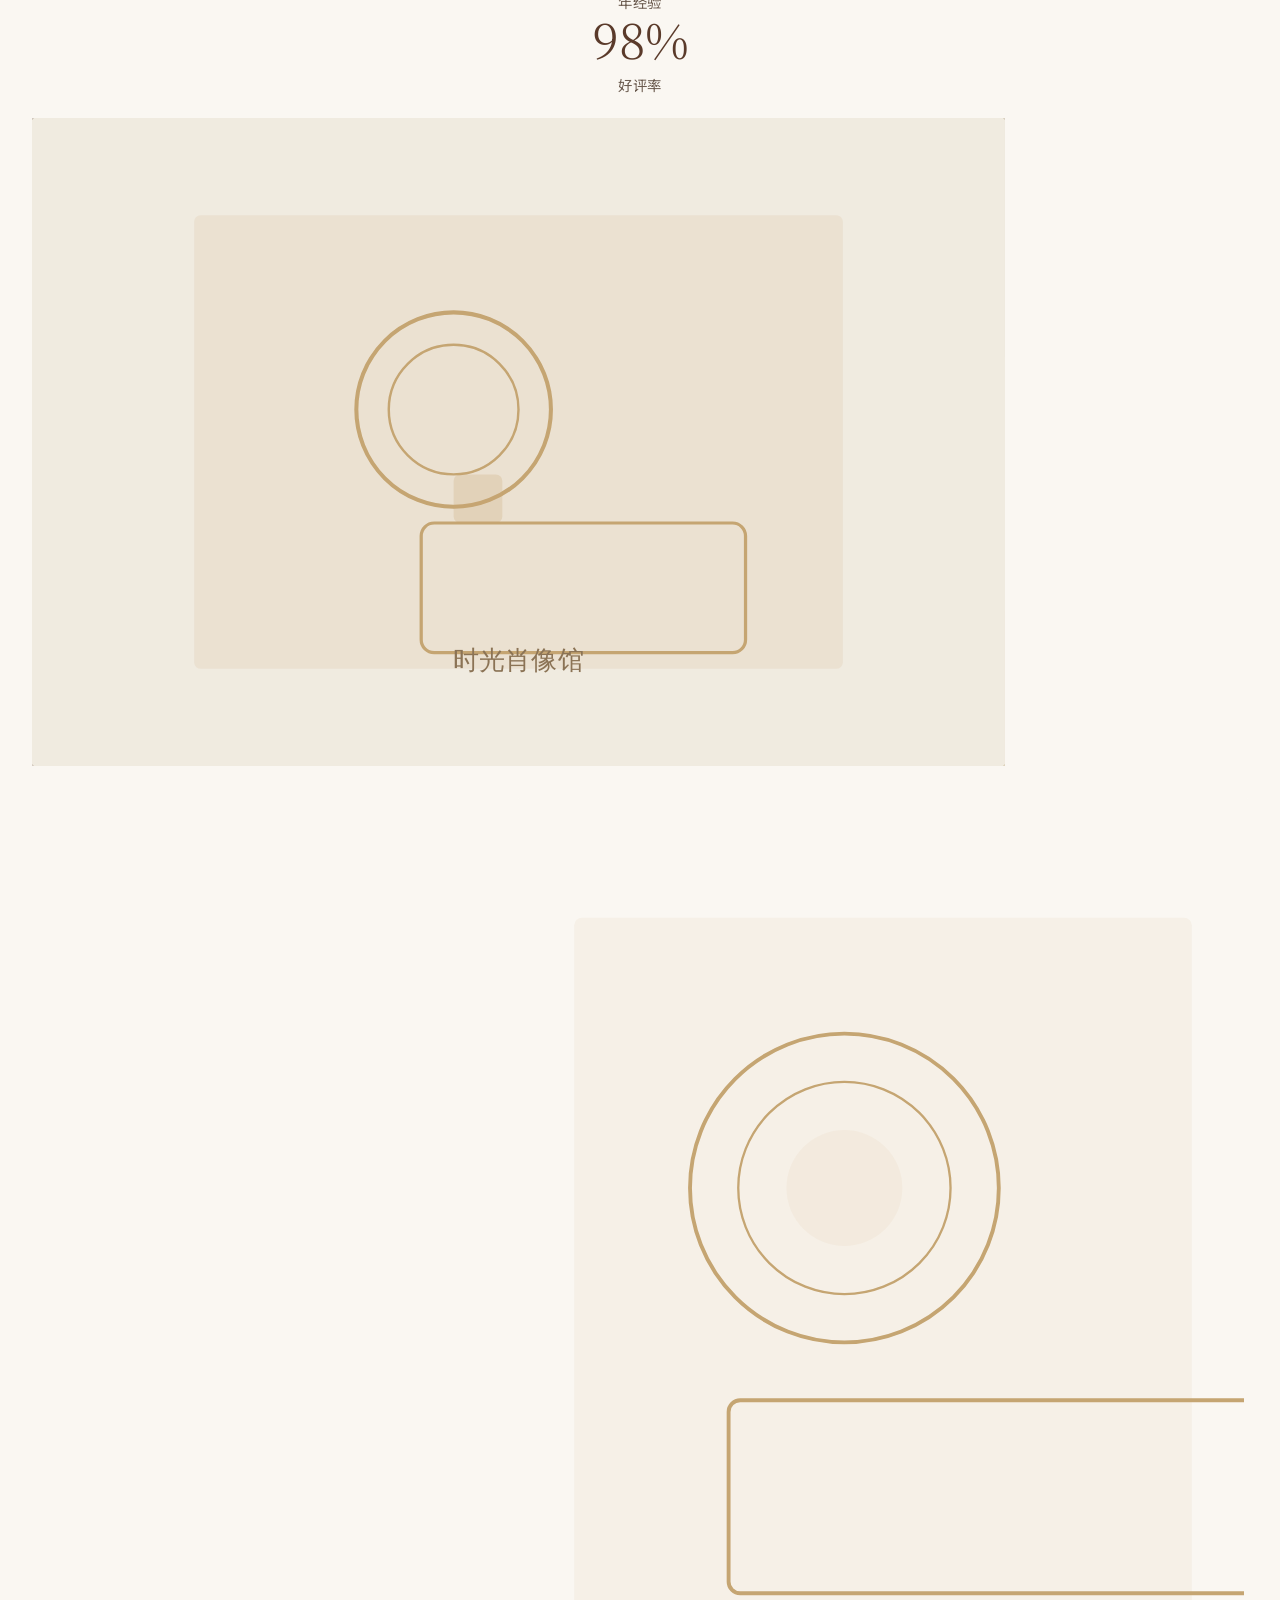
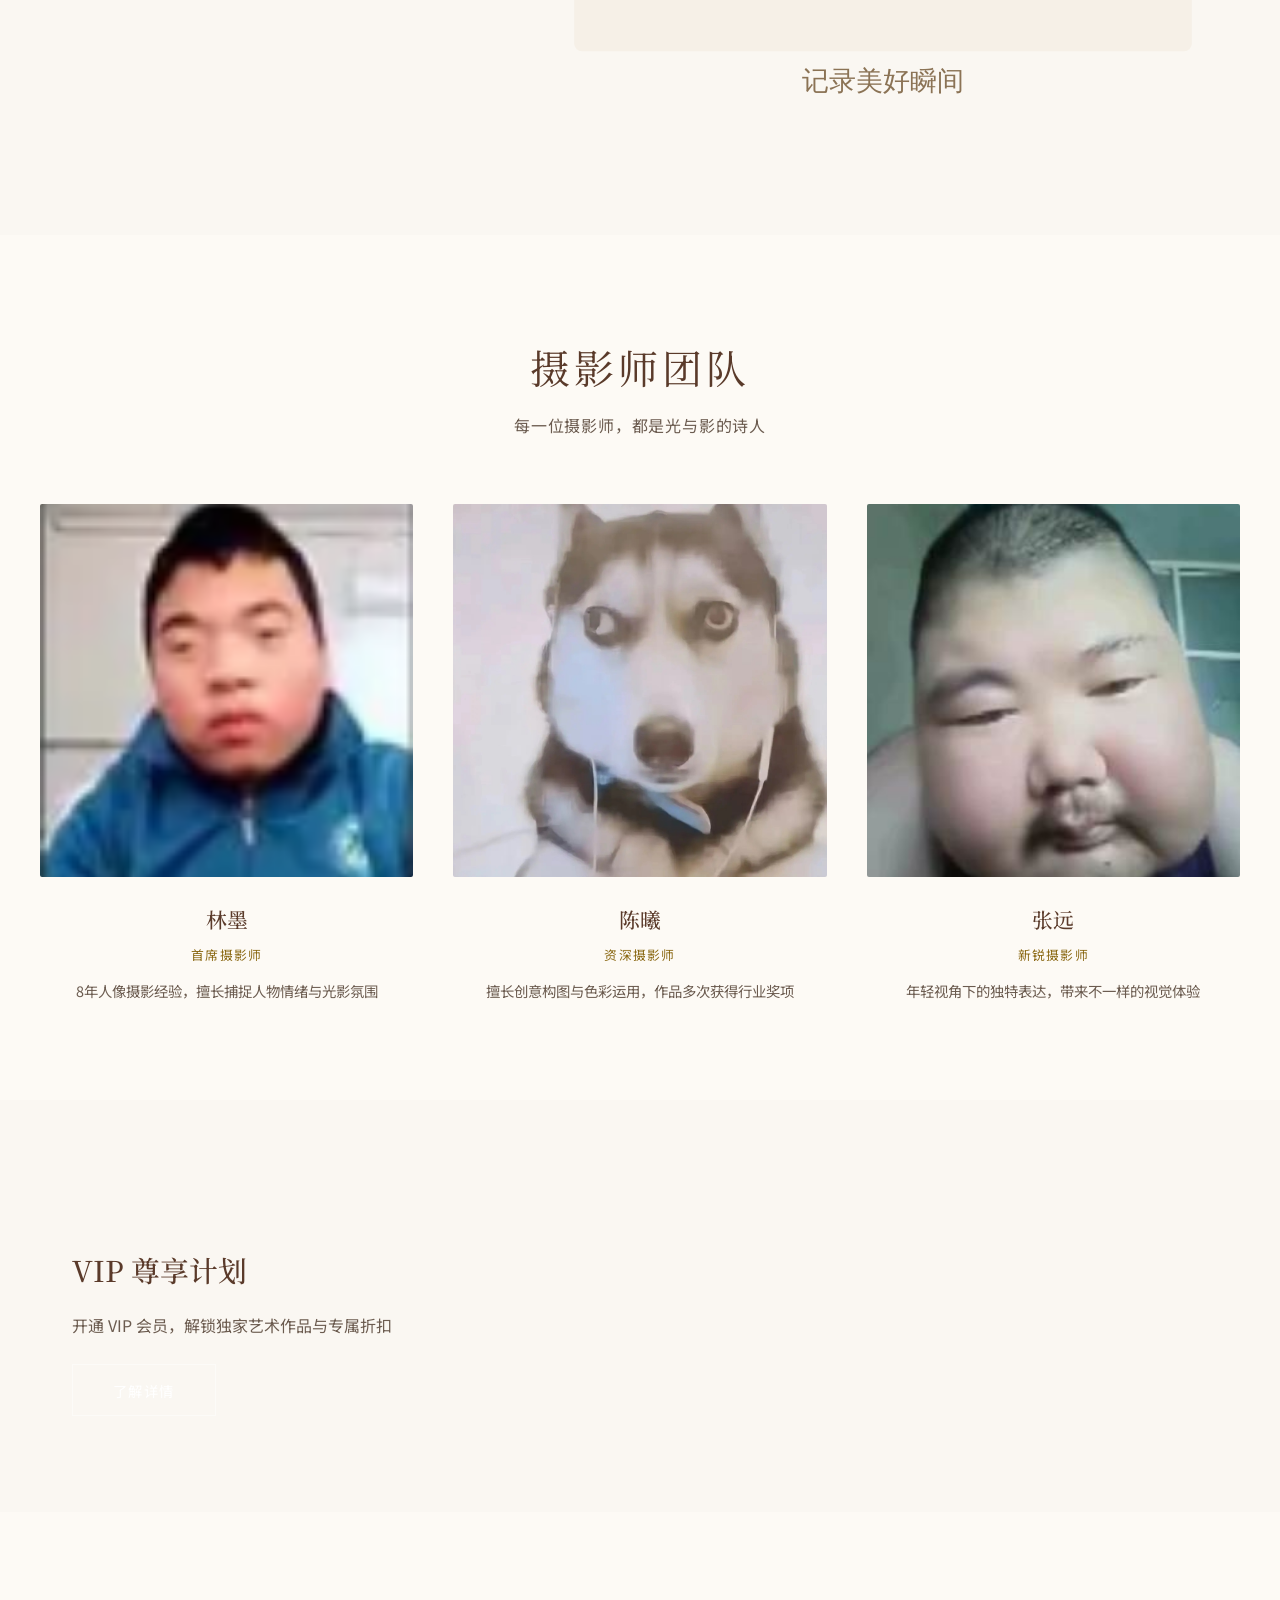
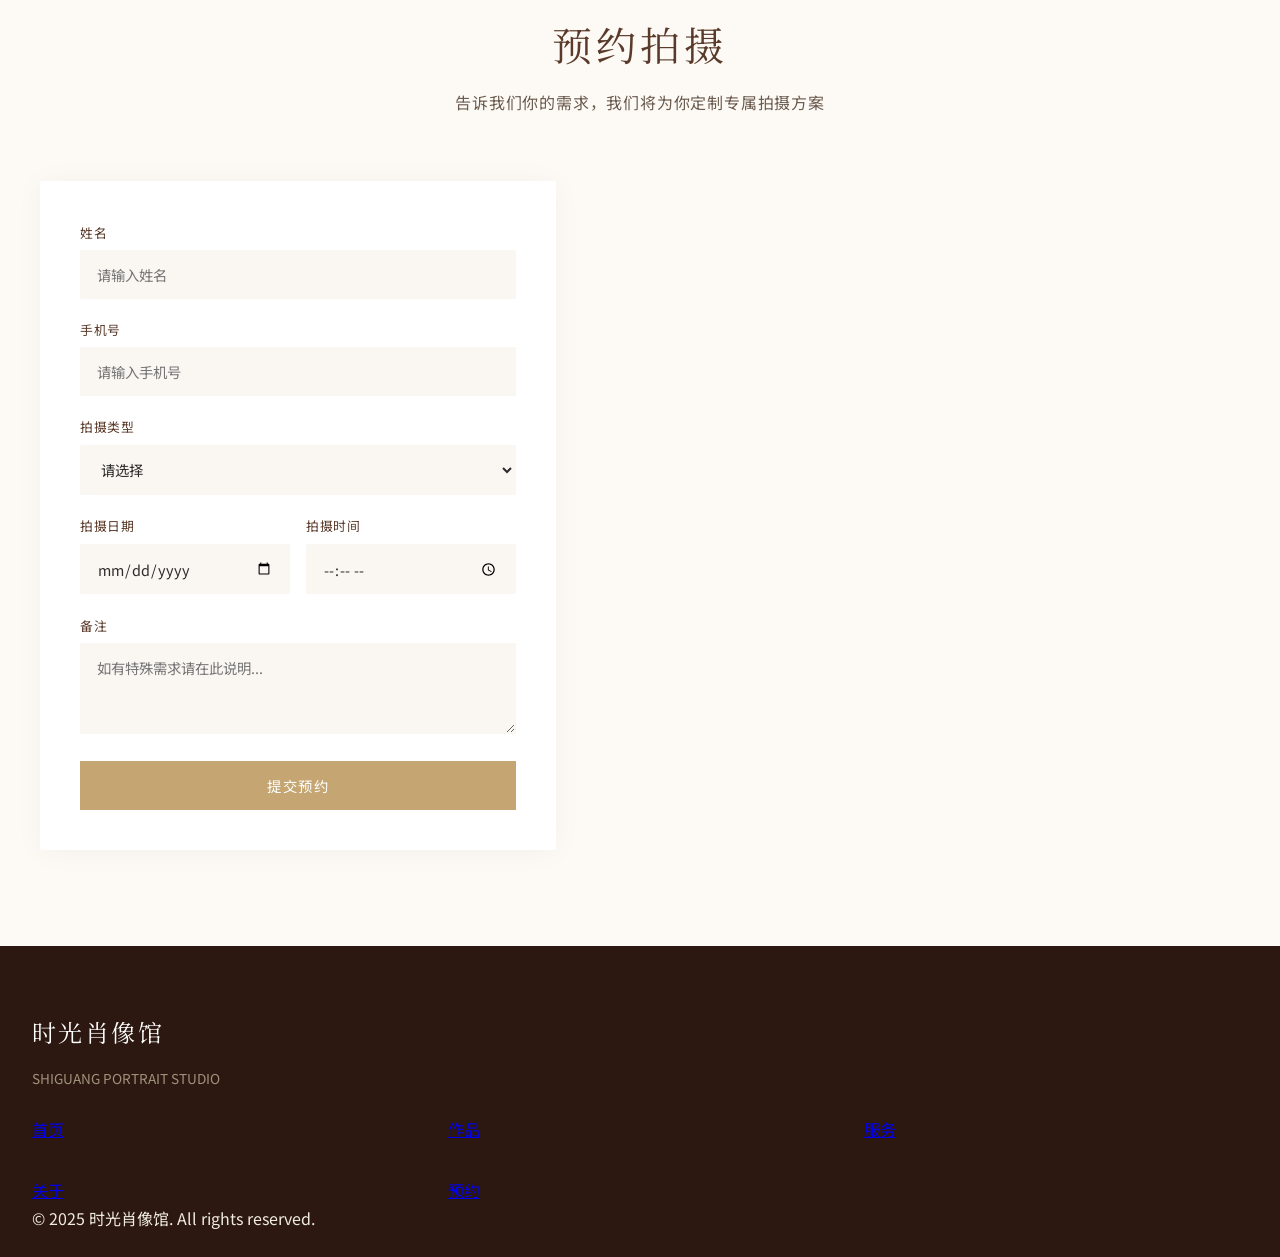
==== commit 44909f89: "fix: add missing main.js script tag in index.html causing loader to hang" ====
--- a/index.html
+++ b/index.html
@@ -362,5 +362,6 @@
         <span class="toast-text">解锁成功！现在可以浏览全部作品了</span>
     </div>
 
+<script src="js/main.js?v=16"></script>
 </body>
 </html>
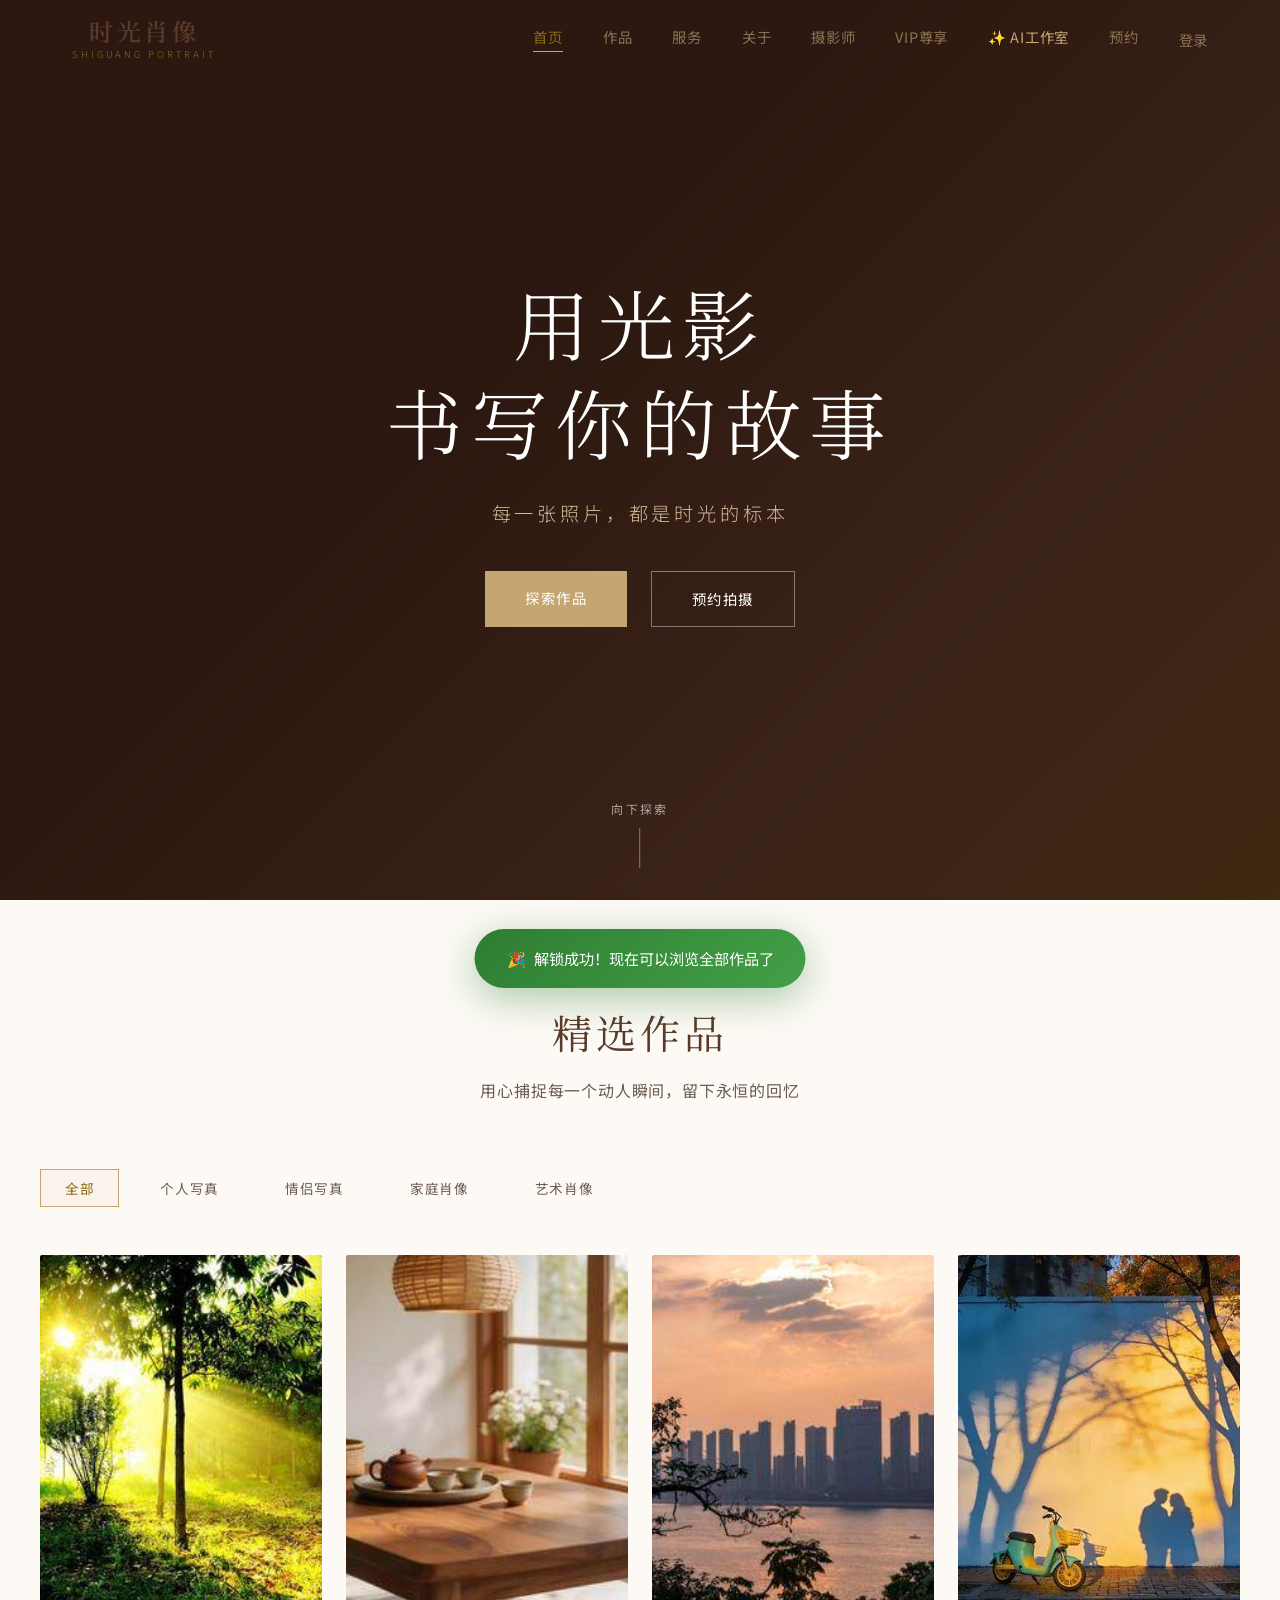
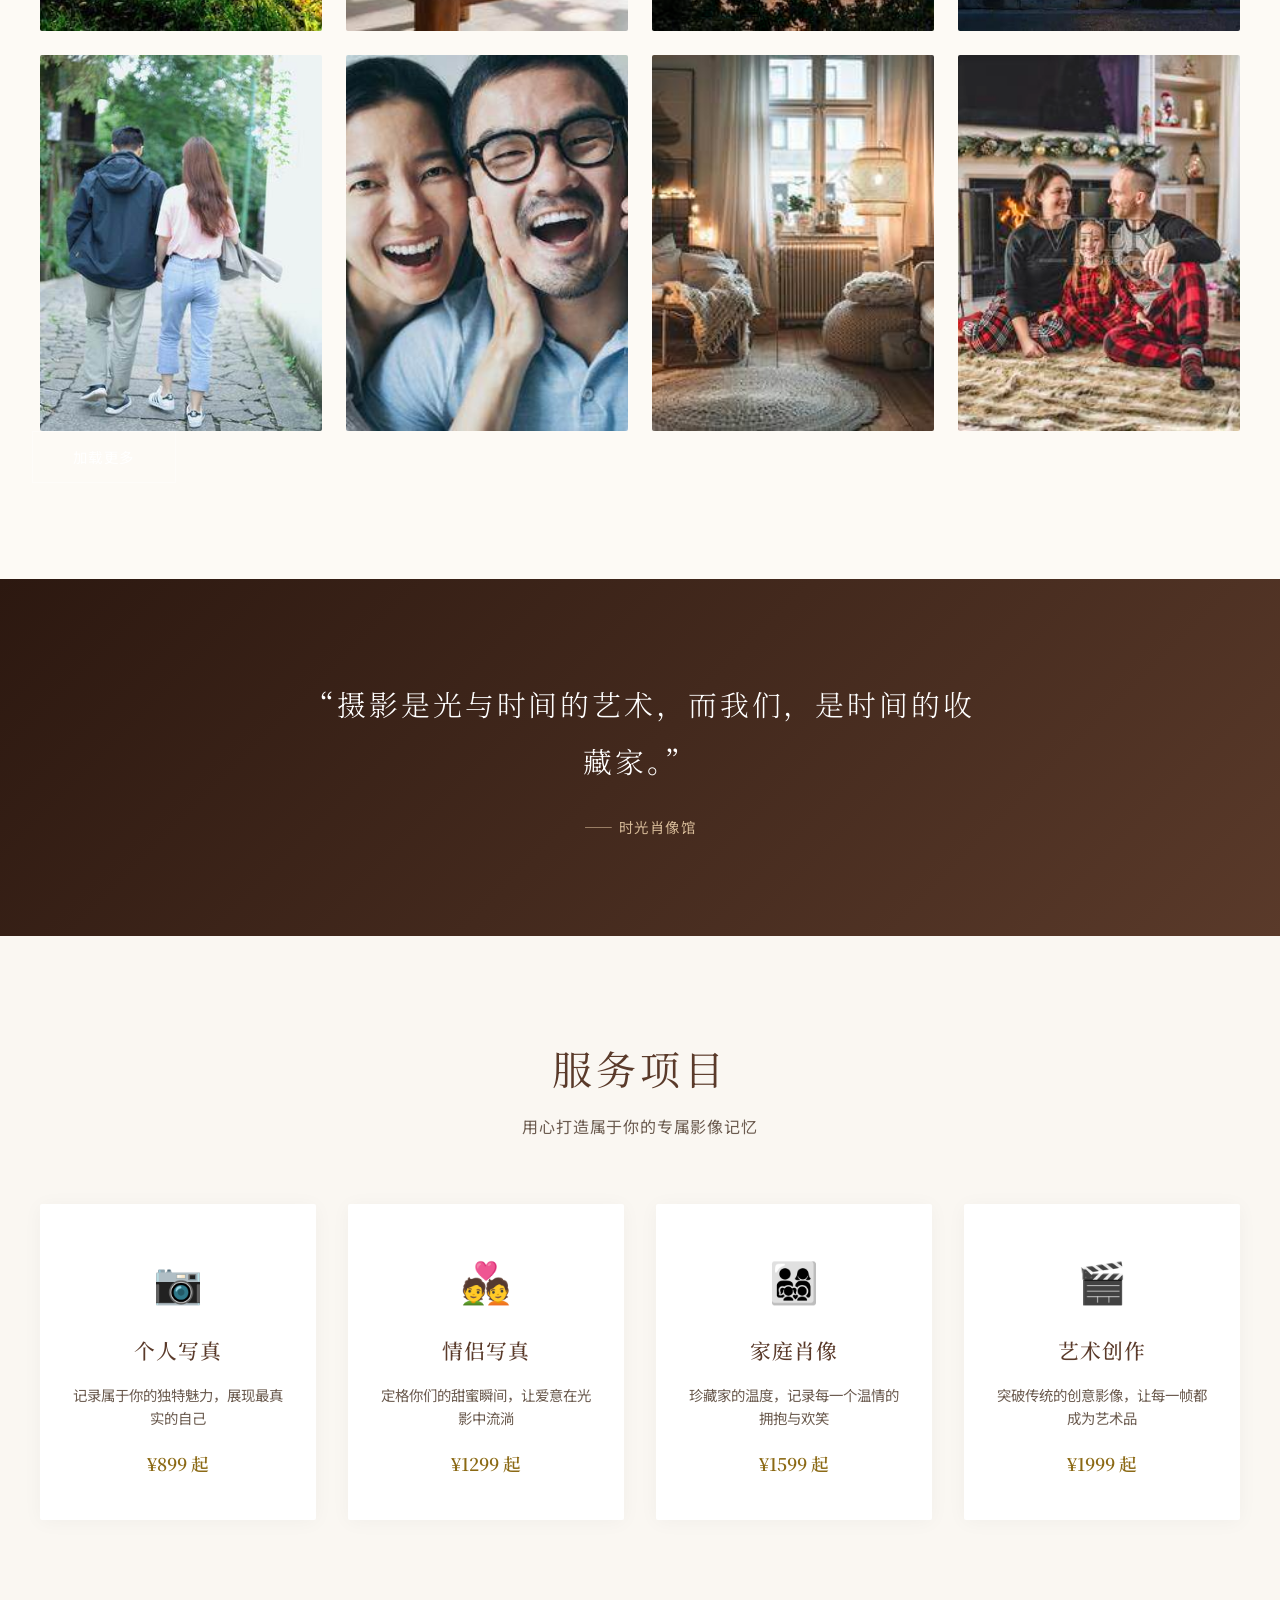
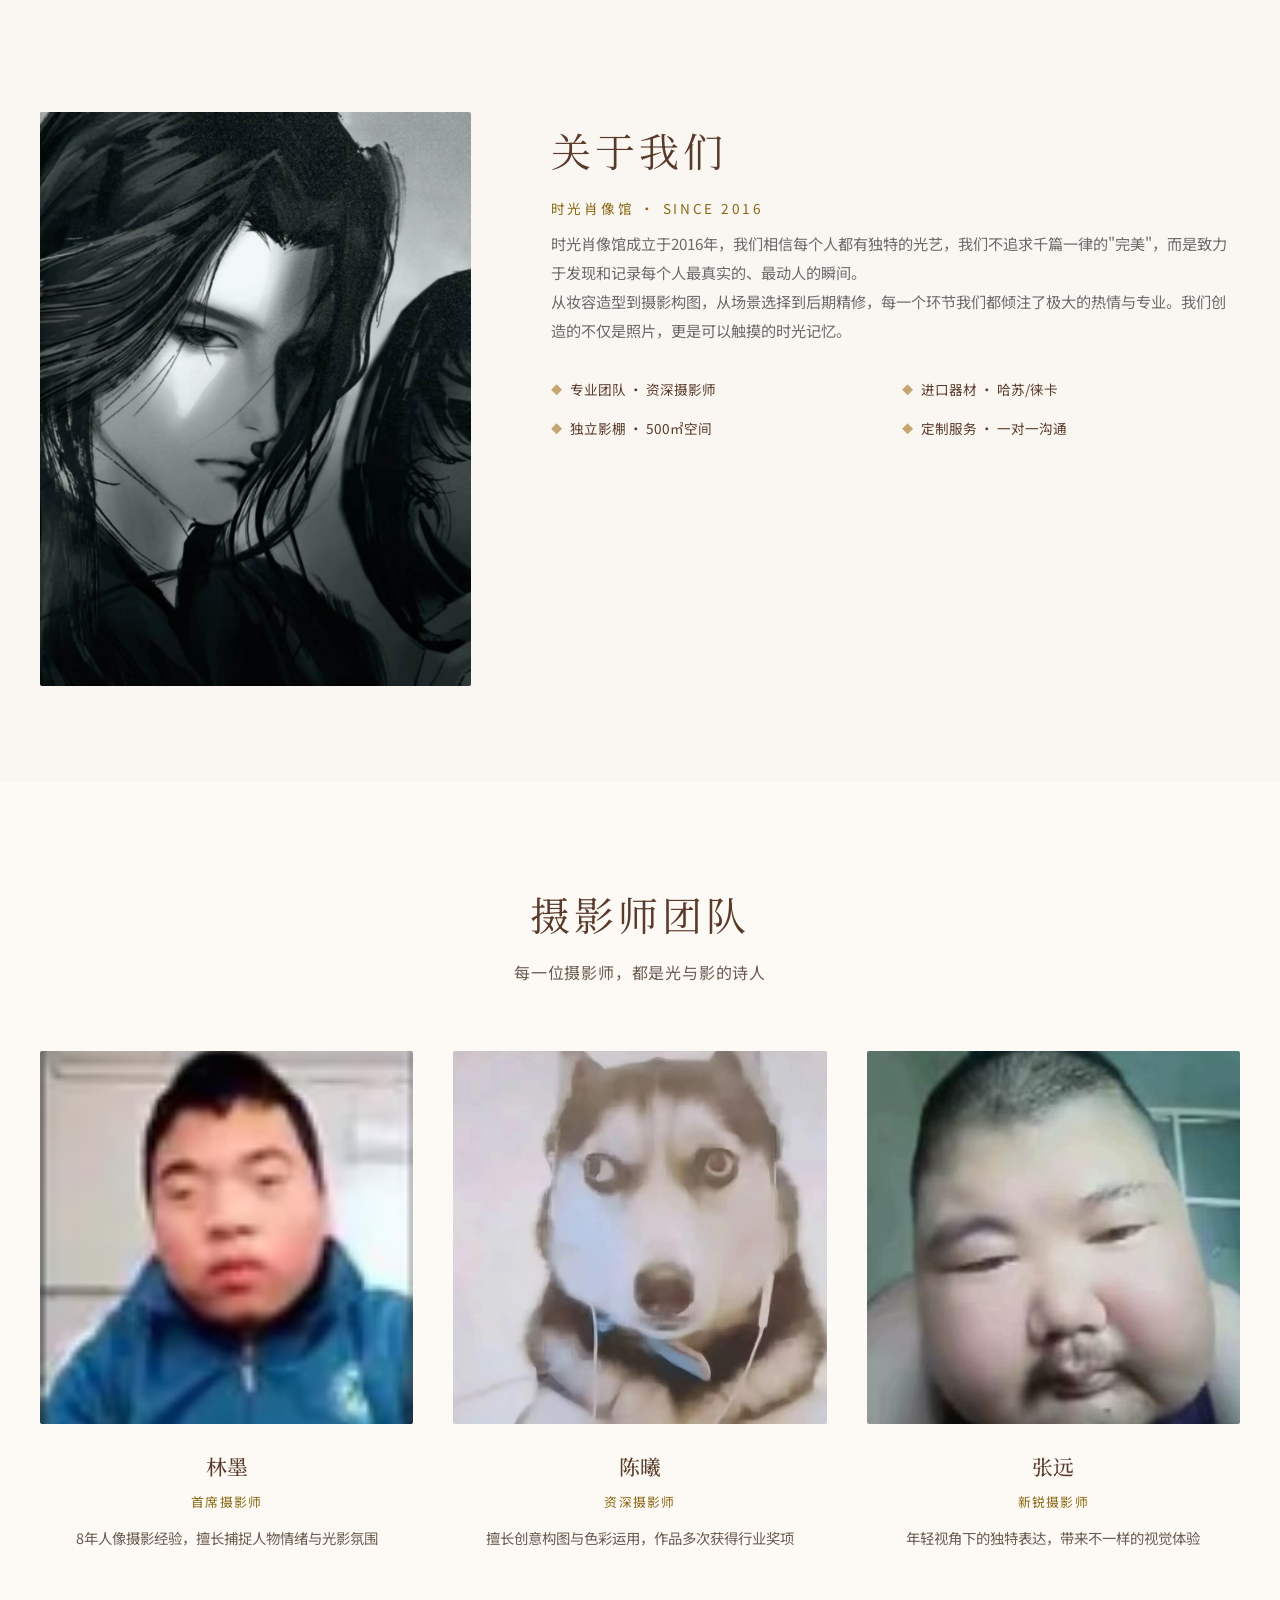
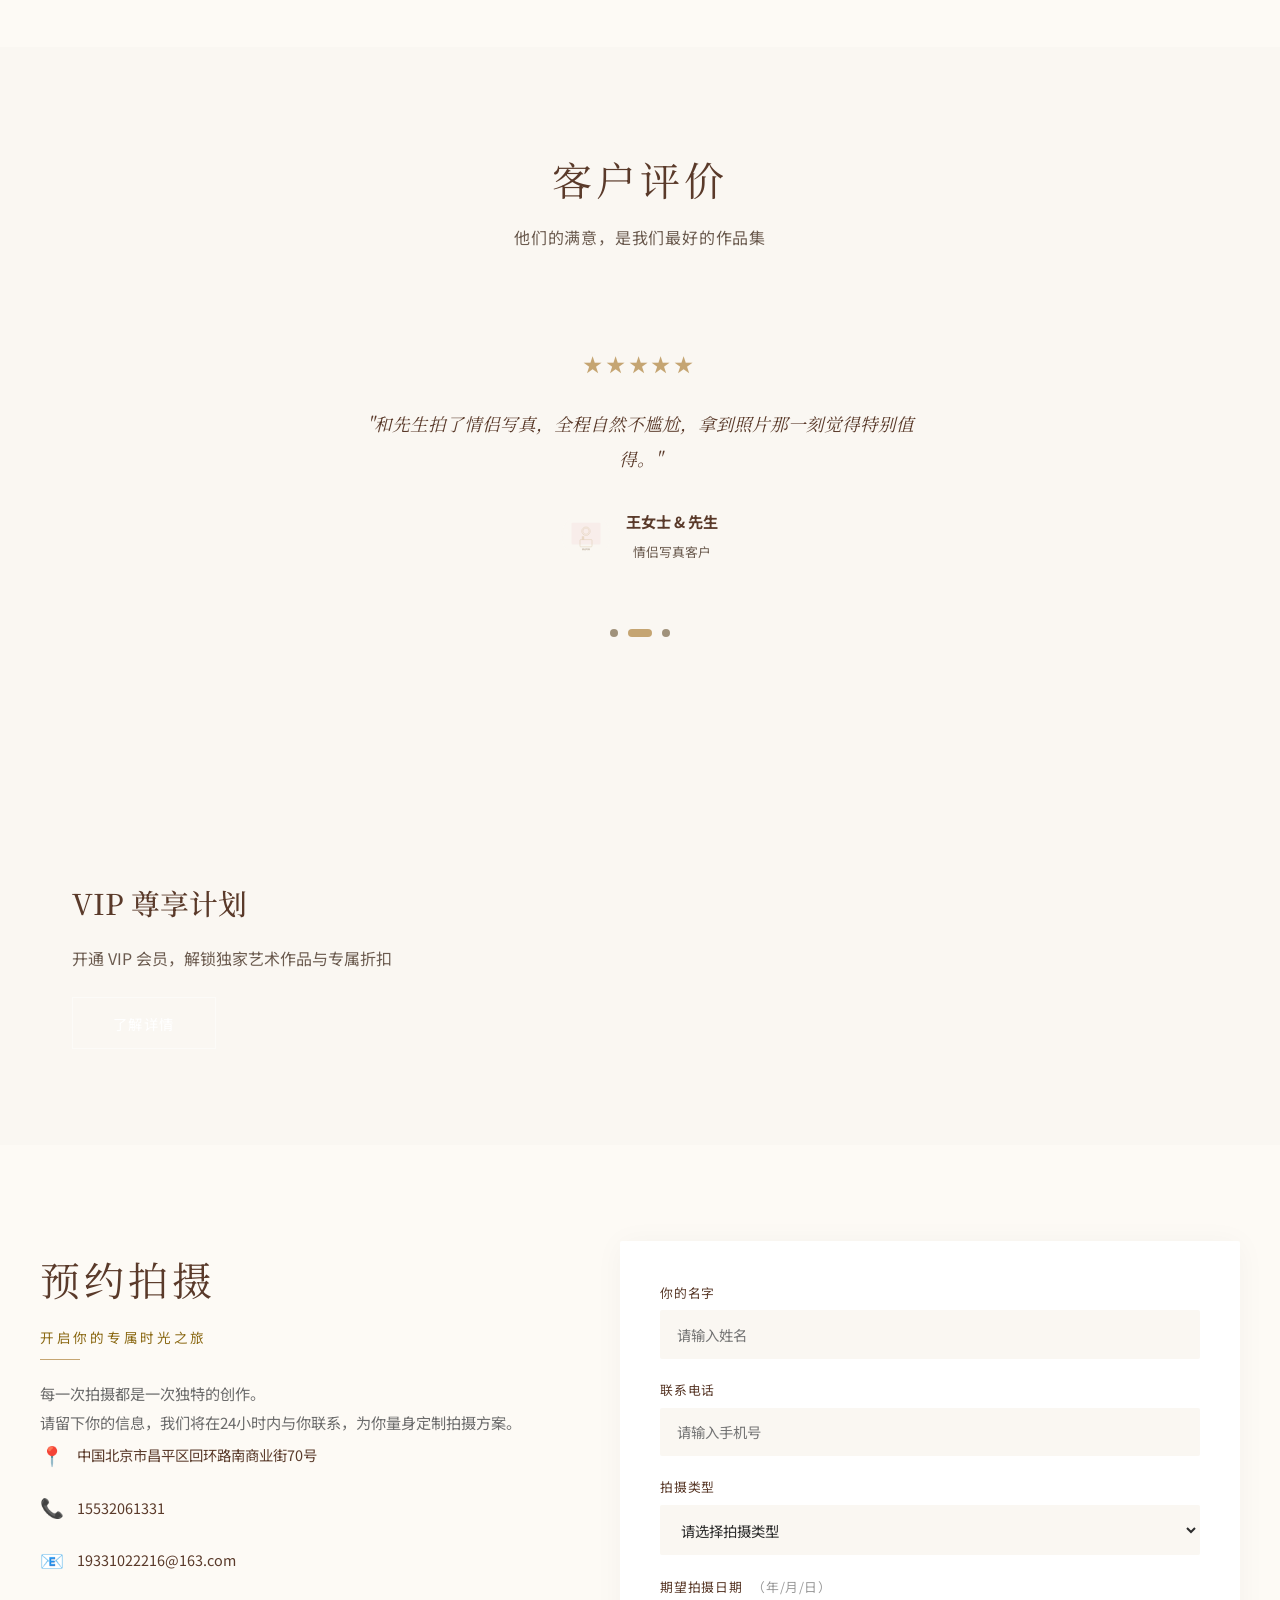
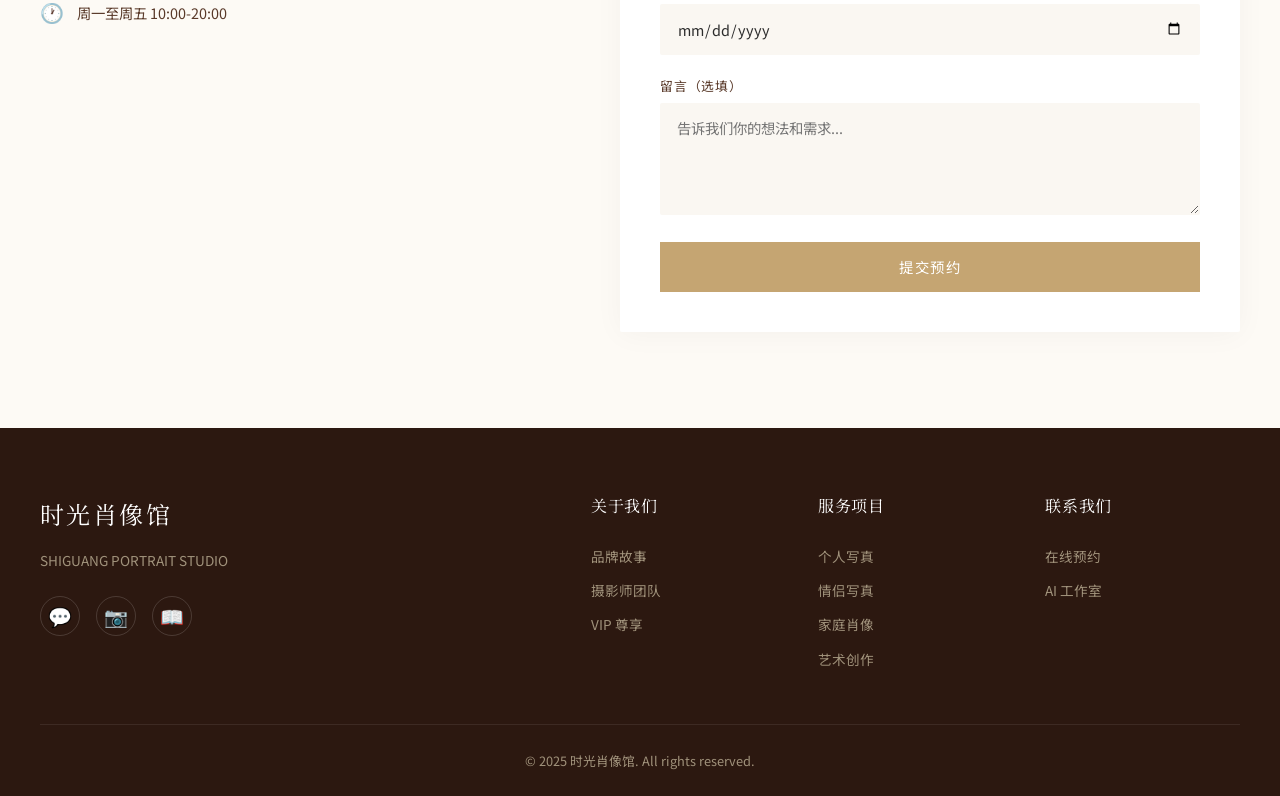
==== commit 41740891: "restore: revive original homepage design (footer, filter bar, about/booking 2-col, testimonials, par" ====
--- a/index.html
+++ b/index.html
@@ -30,6 +30,9 @@
             <div class="loader-line"></div>
         </div>
     </div>
+    <script>/* fallback loader hide */
+    (function(){var d=document.getElementById("loader");if(d){setTimeout(function(){d.classList.add("hidden");document.body.style.overflow=""},2500)}})();
+    </script>
 
     <!-- Navigation -->
     <nav class="navbar" id="navbar">
@@ -92,7 +95,7 @@
             <h2 class="section-title">精选作品</h2>
             <p class="section-desc">用心捕捉每一个动人瞬间，留下永恒的回忆</p>
         </div>
-        <div class="filter-bar">
+        <div class="works-filter">
             <button class="filter-btn active" data-filter="all">全部</button>
             <button class="filter-btn" data-filter="portrait">个人写真</button>
             <button class="filter-btn" data-filter="couple">情侣写真</button>
@@ -102,6 +105,14 @@
         <div class="works-grid" id="worksGrid"></div>
         <div class="works-load-more">
             <button class="btn btn-outline" id="loadMore" style="display:none">加载更多</button>
+        </div>
+    </section>
+
+    <!-- Parallax Quote -->
+    <section class="parallax-quote">
+        <div class="quote-content">
+            <p class="quote-text">&ldquo;摄影是光与时间的艺术，而我们，是时间的收藏家。&rdquo;</p>
+            <p class="quote-author">—— 时光肖像馆</p>
         </div>
     </section>
 
@@ -141,20 +152,21 @@
 
     <!-- About -->
     <section class="about" id="about">
-        <div class="about-content">
+        <div class="about-container">
+            <div class="about-image">
+                <img loading="lazy" src="images/hero/hero-1.jpg" alt="关于我们" class="about-img-single">
+            </div>
             <div class="about-text">
                 <h2 class="section-title">关于我们</h2>
-                <p>时光肖像馆创立于2018年，致力于用人像摄影记录生命中的珍贵瞬间。我们相信，每一张照片都承载着独一无二的情感与故事。</p>
-                <p>我们的摄影师团队拥有丰富的行业经验，擅长捕捉人物最自然、最动人的状态。无论是个人写真、情侣纪念还是家庭合影，我们都用心对待每一次快门。</p>
-                <div class="about-stats">
-                    <div class="stat-item"><span class="stat-number">5000+</span><span class="stat-label">服务客户</span></div>
-                    <div class="stat-item"><span class="stat-number">8</span><span class="stat-label">年经验</span></div>
-                    <div class="stat-item"><span class="stat-number">98%</span><span class="stat-label">好评率</span></div>
-                </div>
-            </div>
-            <div class="about-image">
-                <img loading="lazy" src="images/about/about-1.svg" alt="关于我们" class="about-img-main" style="object-fit:cover;position:absolute;inset:0;width:80%;border-radius:2px">
-                <img loading="lazy" src="images/about/about-2.svg" alt="关于我们" class="about-img-secondary" style="object-fit:cover;position:absolute;right:0;bottom:-2rem;width:60%;height:60%;border-radius:2px;border:4px solid var(--color-cream)">
+                <p class="section-sub">时光肖像馆 · SINCE 2016</p>
+                <p>时光肖像馆成立于2016年，我们相信每个人都有独特的光艺，我们不追求千篇一律的"完美"，而是致力于发现和记录每个人最真实的、最动人的瞬间。</p>
+                <p>从妆容造型到摄影构图，从场景选择到后期精修，每一个环节我们都倾注了极大的热情与专业。我们创造的不仅是照片，更是可以触摸的时光记忆。</p>
+                <ul class="about-features">
+                    <li class="feature"><span class="feature-icon">◆</span>专业团队 · 资深摄影师</li>
+                    <li class="feature"><span class="feature-icon">◆</span>进口器材 · 哈苏/徕卡</li>
+                    <li class="feature"><span class="feature-icon">◆</span>独立影棚 · 500㎡空间</li>
+                    <li class="feature"><span class="feature-icon">◆</span>定制服务 · 一对一沟通</li>
+                </ul>
             </div>
         </div>
     </section>
@@ -190,6 +202,45 @@
                 <span class="photographer-role">新锐摄影师</span>
                 <p>年轻视角下的独特表达，带来不一样的视觉体验</p>
             </div>
+        </div>
+    </section>
+
+    <!-- Testimonials -->
+    <section class="testimonials" id="testimonials">
+        <div class="section-header">
+            <h2 class="section-title">客户评价</h2>
+            <p class="section-desc">他们的满意，是我们最好的作品集</p>
+        </div>
+        <div class="testimonials-slider" id="testimonialsSlider">
+            <div class="testimonial-card active">
+                <div class="testimonial-stars">★★★★★</div>
+                <p class="testimonial-text">"第一次拍写真这么放松，摄影师特别会引导情绪，成片比预期还要惊艳。"</p>
+                <div class="testimonial-author">
+                    <img class="testimonial-avatar" src="images/gallery-1.svg" alt="">
+                    <div><strong>李小姐</strong><span>个人写真客户</span></div>
+                </div>
+            </div>
+            <div class="testimonial-card">
+                <div class="testimonial-stars">★★★★★</div>
+                <p class="testimonial-text">"和先生拍了情侣写真，全程自然不尴尬，拿到照片那一刻觉得特别值得。"</p>
+                <div class="testimonial-author">
+                    <img class="testimonial-avatar" src="images/gallery-4.svg" alt="">
+                    <div><strong>王女士 &amp; 先生</strong><span>情侣写真客户</span></div>
+                </div>
+            </div>
+            <div class="testimonial-card">
+                <div class="testimonial-stars">★★★★★</div>
+                <p class="testimonial-text">"全家福拍得特别温暖，连平时不爱拍照的爸爸都说好看，已经推荐给朋友了。"</p>
+                <div class="testimonial-author">
+                    <img class="testimonial-avatar" src="images/gallery-7.svg" alt="">
+                    <div><strong>张先生一家</strong><span>家庭肖像客户</span></div>
+                </div>
+            </div>
+        </div>
+        <div class="testimonials-dots" id="testimonialsDots">
+            <span class="dot active" data-i="0"></span>
+            <span class="dot" data-i="1"></span>
+            <span class="dot" data-i="2"></span>
         </div>
     </section>
 
@@ -206,24 +257,45 @@
 
     <!-- Booking -->
     <section class="booking" id="booking">
-        <div class="section-header">
-            <h2 class="section-title">预约拍摄</h2>
-            <p class="section-desc">告诉我们你的需求，我们将为你定制专属拍摄方案</p>
-        </div>
         <div class="booking-container">
+            <div class="booking-text">
+                <h2 class="section-title">预约拍摄</h2>
+                <p class="section-sub">开启你的专属时光之旅</p>
+                <span class="title-underline"></span>
+                <p>每一次拍摄都是一次独特的创作。</p>
+                <p>请留下你的信息，我们将在24小时内与你联系，为你量身定制拍摄方案。</p>
+                <div class="booking-contact">
+                    <div class="contact-item">
+                        <span class="contact-icon">📍</span>
+                        <span>中国北京市昌平区回环路南商业街70号</span>
+                    </div>
+                    <div class="contact-item">
+                        <span class="contact-icon">📞</span>
+                        <span>15532061331</span>
+                    </div>
+                    <div class="contact-item">
+                        <span class="contact-icon">📧</span>
+                        <span>19331022216@163.com</span>
+                    </div>
+                    <div class="contact-item">
+                        <span class="contact-icon">🕐</span>
+                        <span>周一至周五 10:00-20:00</span>
+                    </div>
+                </div>
+            </div>
             <form class="booking-form" id="bookingForm" onsubmit="return SG_submitBooking()">
                 <div class="form-group">
-                    <label>姓名</label>
+                    <label>你的名字</label>
                     <input type="text" id="bookingName" placeholder="请输入姓名" required>
                 </div>
                 <div class="form-group">
-                    <label>手机号</label>
+                    <label>联系电话</label>
                     <input type="tel" id="bookingPhone" placeholder="请输入手机号" required>
                 </div>
                 <div class="form-group">
                     <label>拍摄类型</label>
                     <select id="bookingType" required>
-                        <option value="">请选择</option>
+                        <option value="">请选择拍摄类型</option>
                         <option value="portrait">个人写真</option>
                         <option value="couple">情侣写真</option>
                         <option value="family">家庭肖像</option>
@@ -231,19 +303,13 @@
                         <option value="other">其他</option>
                     </select>
                 </div>
-                <div class="form-row">
-                    <div class="form-group">
-                        <label>拍摄日期</label>
-                        <input type="date" id="bookingDate" required>
-                    </div>
-                    <div class="form-group">
-                        <label>拍摄时间</label>
-                        <input type="time" id="bookingTime" required>
-                    </div>
-                </div>
                 <div class="form-group">
-                    <label>备注</label>
-                    <textarea id="bookingNote" placeholder="如有特殊需求请在此说明..." rows="3"></textarea>
+                    <label for="bookingDate">期望拍摄日期 <span class="label-hint">（年/月/日）</span></label>
+                    <input type="date" id="bookingDate" lang="zh-CN" required>
+                </div>
+                <div class="form-group">
+                    <label>留言（选填）</label>
+                    <textarea id="bookingNote" placeholder="告诉我们你的想法和需求..." rows="4"></textarea>
                 </div>
                 <button type="submit" class="btn btn-primary btn-full">提交预约</button>
             </form>
@@ -252,19 +318,39 @@
 
     <!-- Footer -->
     <footer class="footer">
-        <div class="footer-content">
+        <div class="footer-container">
             <div class="footer-brand">
                 <h3>时光肖像馆</h3>
                 <p>SHIGUANG PORTRAIT STUDIO</p>
+                <div class="footer-social">
+                    <a href="javascript:void(0)" class="social-link" title="微信">💬</a>
+                    <a href="javascript:void(0)" class="social-link" title="微博">📷</a>
+                    <a href="javascript:void(0)" class="social-link" title="小红书">📖</a>
+                </div>
             </div>
             <div class="footer-links">
-                <a href="#home">首页</a>
-                <a href="#works">作品</a>
-                <a href="#services">服务</a>
-                <a href="#about">关于</a>
-                <a href="#booking">预约</a>
-            </div>
-            <p class="footer-copy">© 2025 时光肖像馆. All rights reserved.</p>
+                <div class="footer-col">
+                    <h4>关于我们</h4>
+                    <a href="#about">品牌故事</a>
+                    <a href="#photographers">摄影师团队</a>
+                    <a href="#vip">VIP 尊享</a>
+                </div>
+                <div class="footer-col">
+                    <h4>服务项目</h4>
+                    <a href="#services">个人写真</a>
+                    <a href="#services">情侣写真</a>
+                    <a href="#services">家庭肖像</a>
+                    <a href="#services">艺术创作</a>
+                </div>
+                <div class="footer-col">
+                    <h4>联系我们</h4>
+                    <a href="#booking">在线预约</a>
+                    <a href="ai-studio.html">AI 工作室</a>
+                </div>
+            </div>
+        </div>
+        <div class="footer-bottom">
+            <p>© 2025 时光肖像馆. All rights reserved.</p>
         </div>
     </footer>
 
--- a/css/style.css
+++ b/css/style.css
@@ -1,7 +1,7 @@
-/* 鏃跺厜鑲栧儚棣?漏2025 Soelc - 19331022216@163.com */
+/* 时光肖像馆 ©2025 Soelc - 19331022216@163.com */
 /* =================
 ===========================
-   鏃跺厜鑲栧儚棣?- 涓绘牱寮忚〃
+   时光肖像馆 - 主样式表
    SHIGUANG PORTRAIT STUDIO
    ============================================ */
 
@@ -469,10 +469,11 @@
 
 .works-filter {
     display: flex;
-    justify-content: center;
+    justify-content: flex-start;
     gap: 1rem;
-    margin-bottom: 3rem;
     flex-wrap: wrap;
+    max-width: var(--max-width);
+    margin: 0 auto 3rem;
 }
 
 .filter-btn {
@@ -582,6 +583,8 @@
 .parallax-quote {
     background: linear-gradient(135deg, var(--color-brown-dark), var(--color-brown));
     background-size: cover;
+    text-align: center;
+    padding: 6rem 2rem;
 }
 
 .quote-content {
@@ -682,7 +685,7 @@
 }
 
 .service-card ul li::before {
-    content: '鈥?;
+    content: '•';
     color: var(--color-gold);
     margin-right: 0.5rem;
 }
@@ -746,23 +749,34 @@
     max-width: var(--max-width);
     margin: 0 auto;
     display: grid;
-    grid-template-columns: 1fr 1fr;
+    grid-template-columns: 1fr 1.6fr;
     gap: 5rem;
-    align-items: center;
+    align-items: start;
 }
 
 .about-image {
     position: relative;
     aspect-ratio: 3/4;
+    overflow: hidden;
+    border-radius: 2px;
+}
+
+.about-img-single {
+    width: 100%;
+    height: 100%;
+    object-fit: cover;
+}
+
+.about-image {
+    position: relative;
+    aspect-ratio: 3/4;
 }
 
 .about-img-main {
-    background-size: cover;
-    background-position: center;
     position: absolute;
     inset: 0;
     width: 80%;
-    background: url(https://images.unsplash.com/photo-1519699047748-de8e457a634e?w=800&h=1000&fit=crop), linear-gradient(135deg, #3a2015, #6b4c3b, #8b6914); background-size: cover; background-position: center;
+    object-fit: cover;
     border-radius: 2px;
 }
 
@@ -772,7 +786,7 @@
     bottom: -2rem;
     width: 60%;
     height: 60%;
-    background: url(https://images.unsplash.com/photo-1497436072909-60f360e1d4b1?w=800&h=1000&fit=crop'), linear-gradient(225deg, #2a2a3e, #5a4a3a, #8b7355); background-size: cover; background-position: center;
+    object-fit: cover;
     border-radius: 2px;
     border: 4px solid var(--color-cream);
 }
@@ -789,6 +803,22 @@
     grid-template-columns: 1fr 1fr;
     gap: 0.8rem;
     margin-top: 2rem;
+}
+
+.about-stats {
+    display: grid;
+    grid-template-columns: repeat(3, 1fr);
+    gap: 2rem;
+    margin-top: 2.5rem;
+    padding-top: 2rem;
+    border-top: 1px solid rgba(90, 58, 42, 0.12);
+}
+
+@media (max-width: 600px) {
+    .about-stats {
+        grid-template-columns: 1fr;
+        gap: 1.2rem;
+    }
 }
 
 .feature {
@@ -966,6 +996,14 @@
     grid-template-columns: 1fr 1.2fr;
     gap: 4rem;
     align-items: start;
+}
+
+.title-underline {
+    display: block;
+    width: 40px;
+    height: 1px;
+    background: var(--color-gold);
+    margin: 0.4rem 0 1.2rem;
 }
 
 .booking-text {
@@ -1042,6 +1080,12 @@
 
 .form-group textarea {
     resize: vertical;
+}
+
+.form-group .label-hint {
+    color: #999;
+    font-weight: normal;
+    margin-left: 0.4rem;
 }
 
 /* --- Footer --- */
@@ -1467,7 +1511,7 @@
 }
 
 .pricing-features li::before {
-    content: '鉁?';
+    content: '✓';
     color: var(--color-gold-dark);
     font-weight: 700;
 }
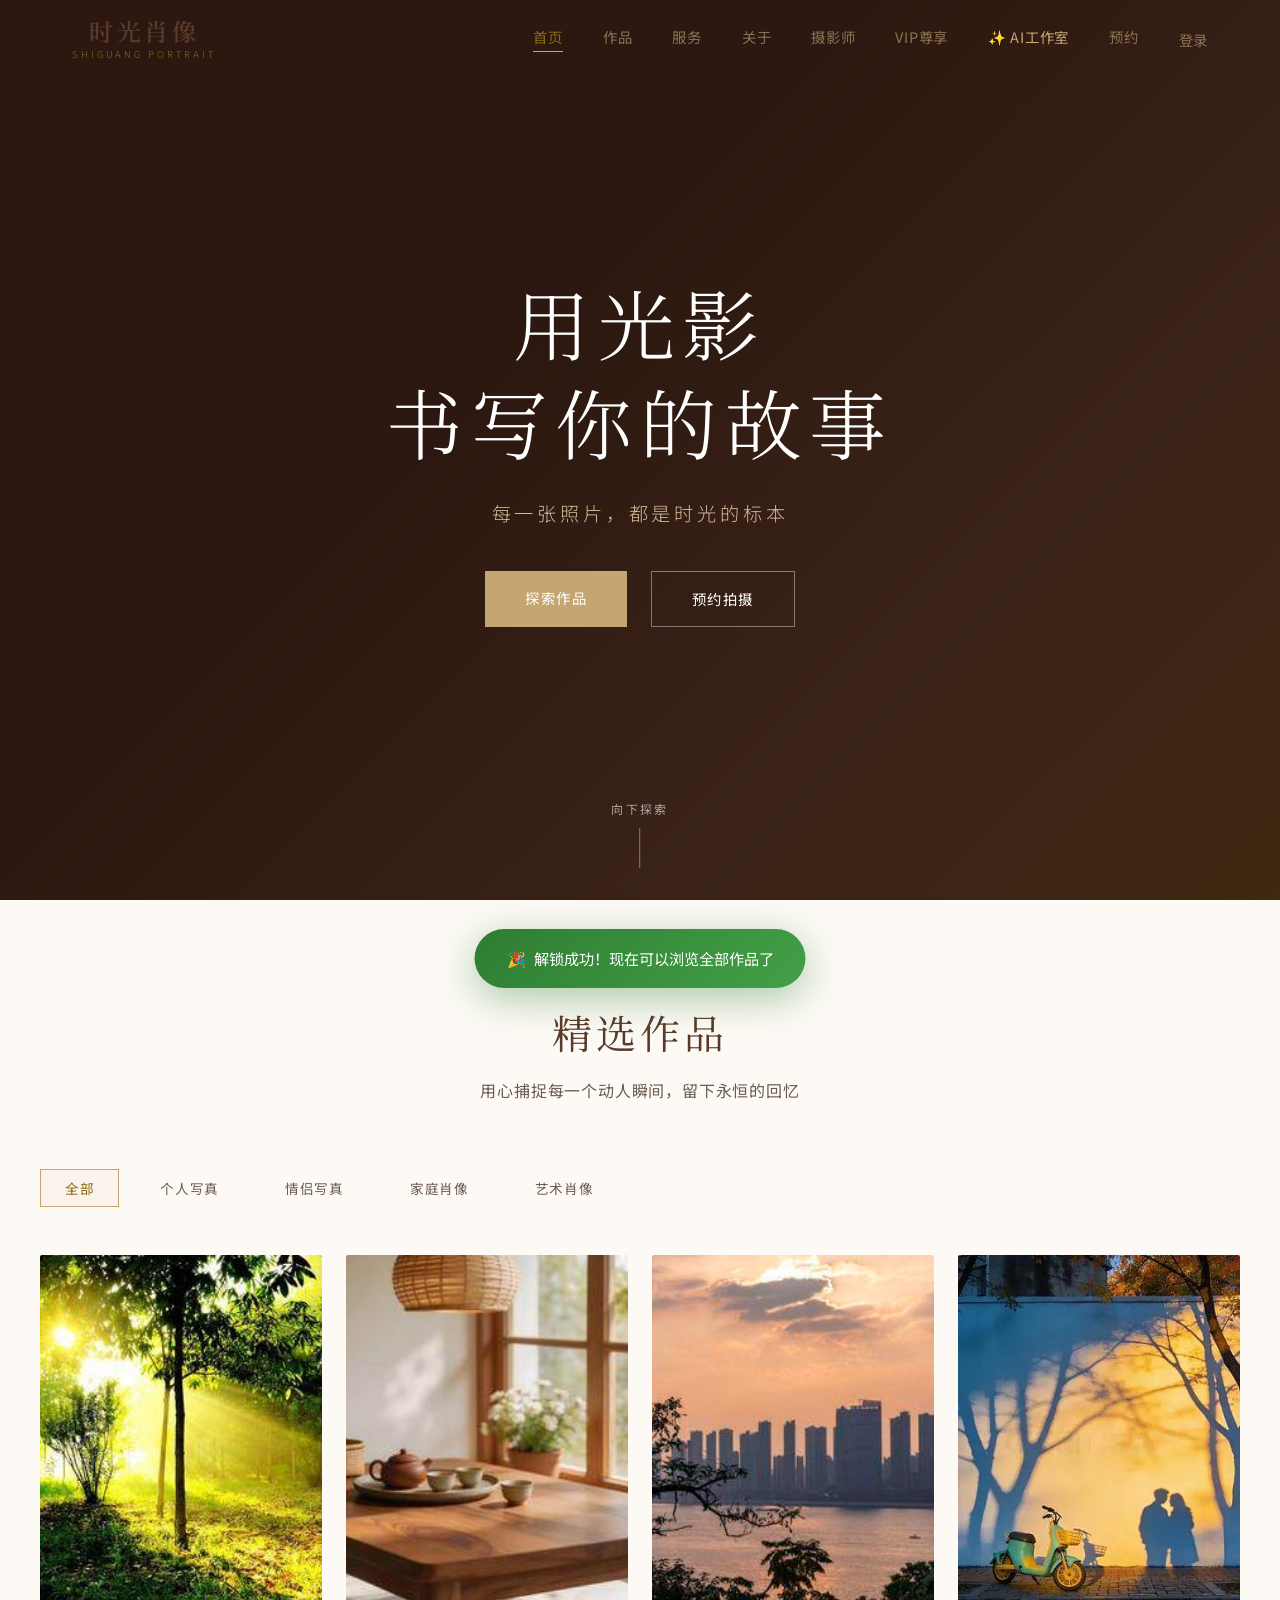
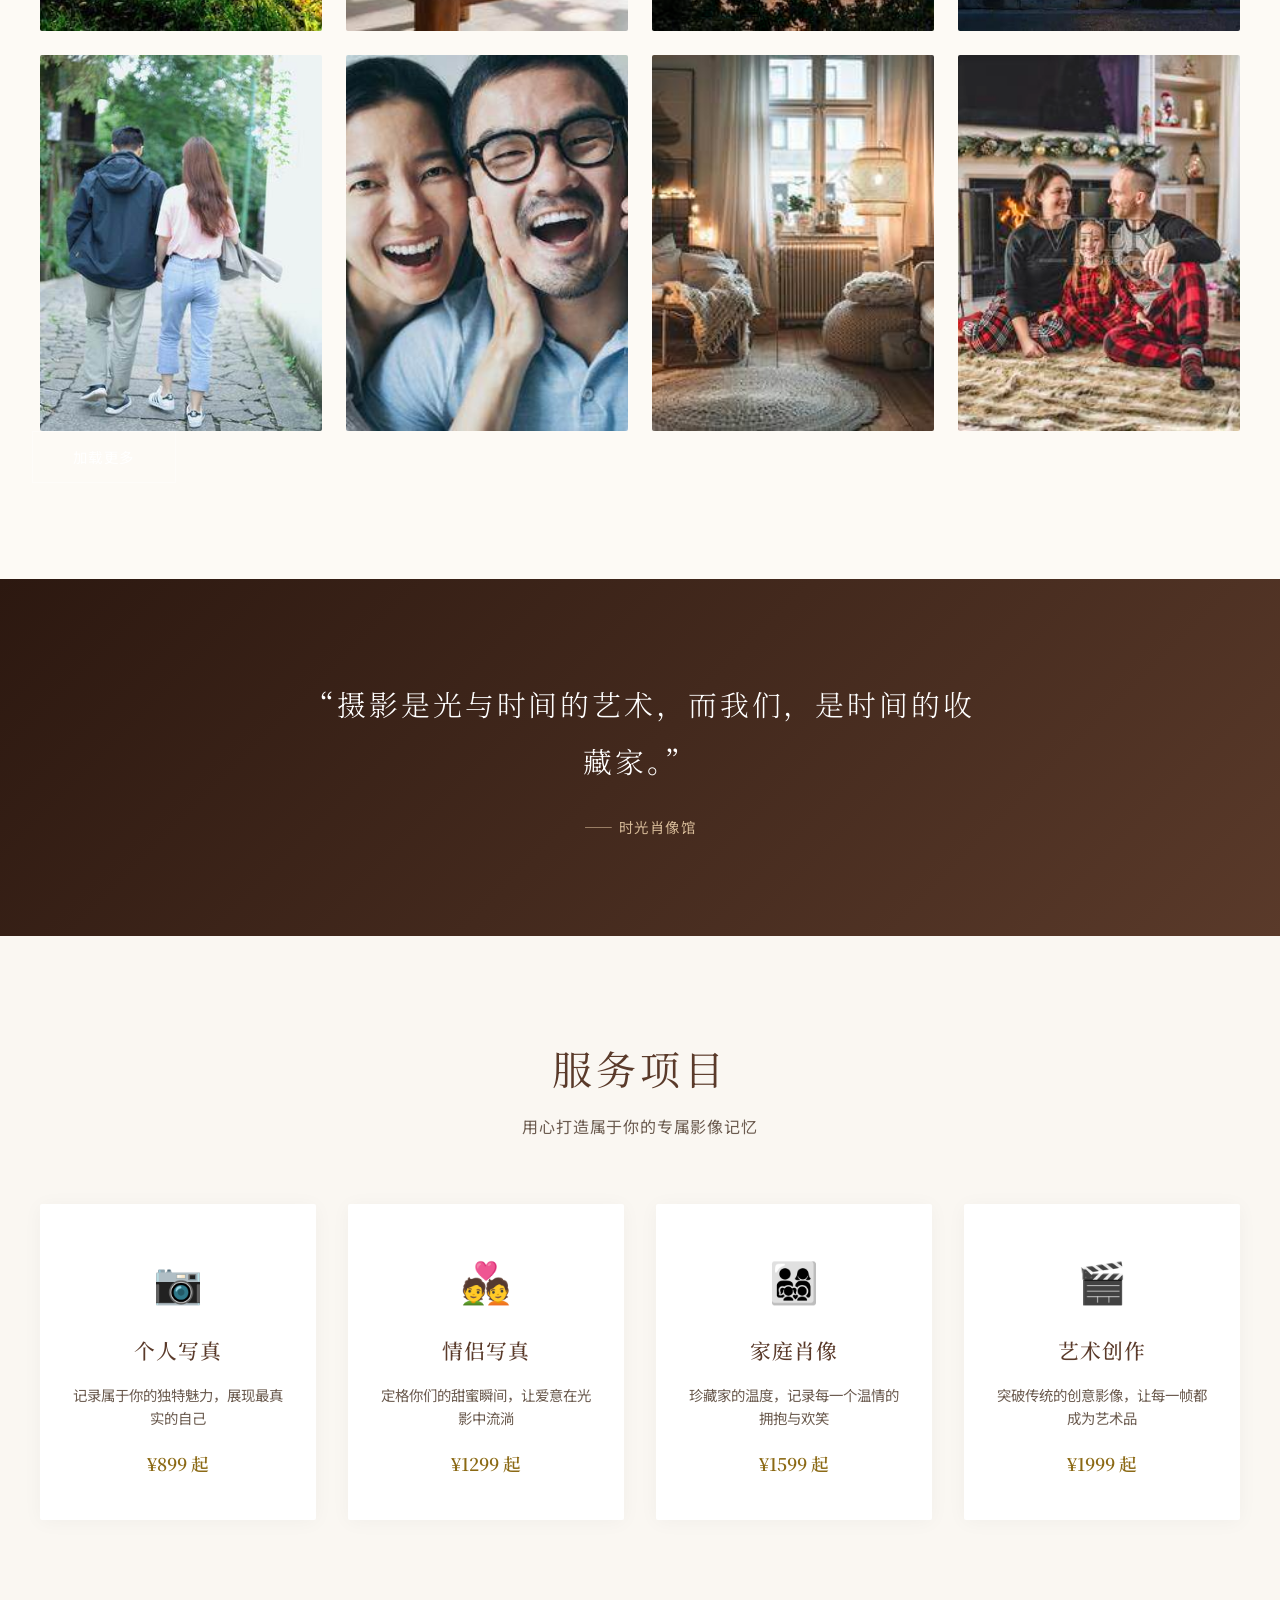
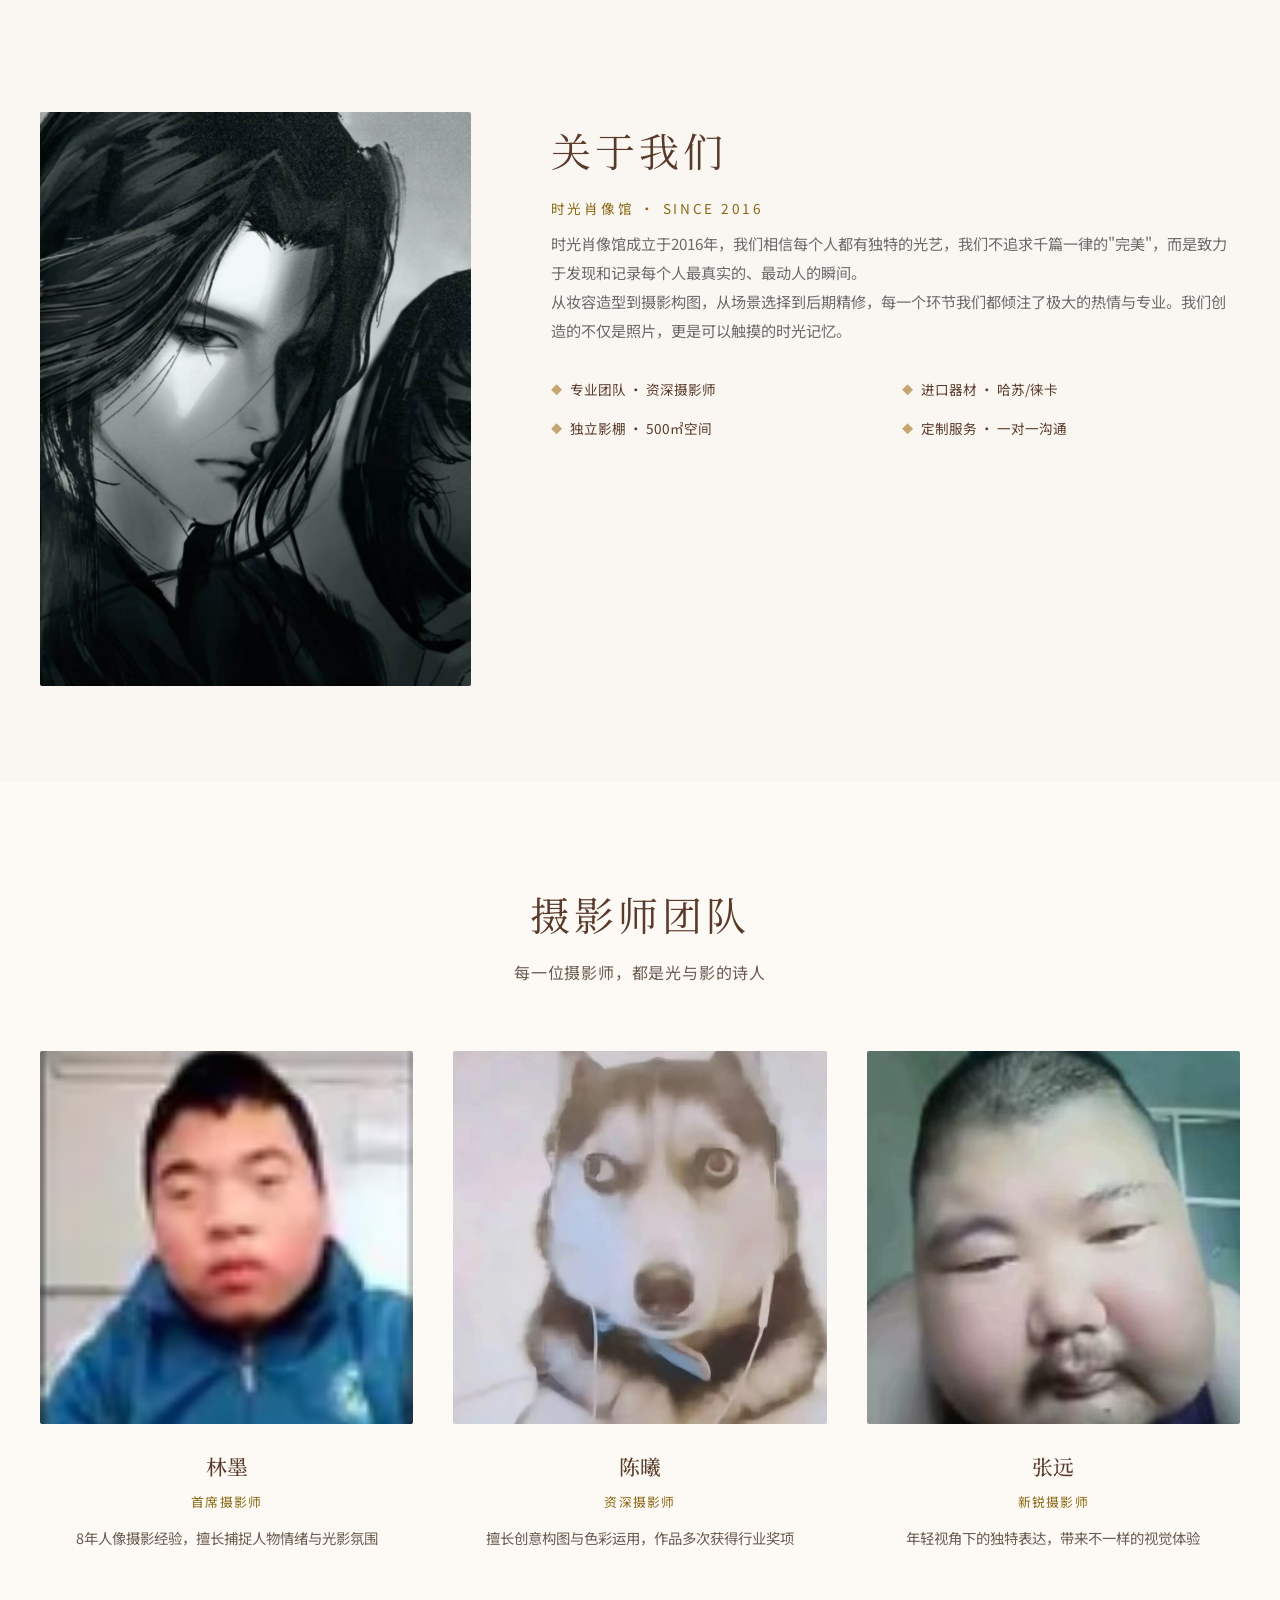
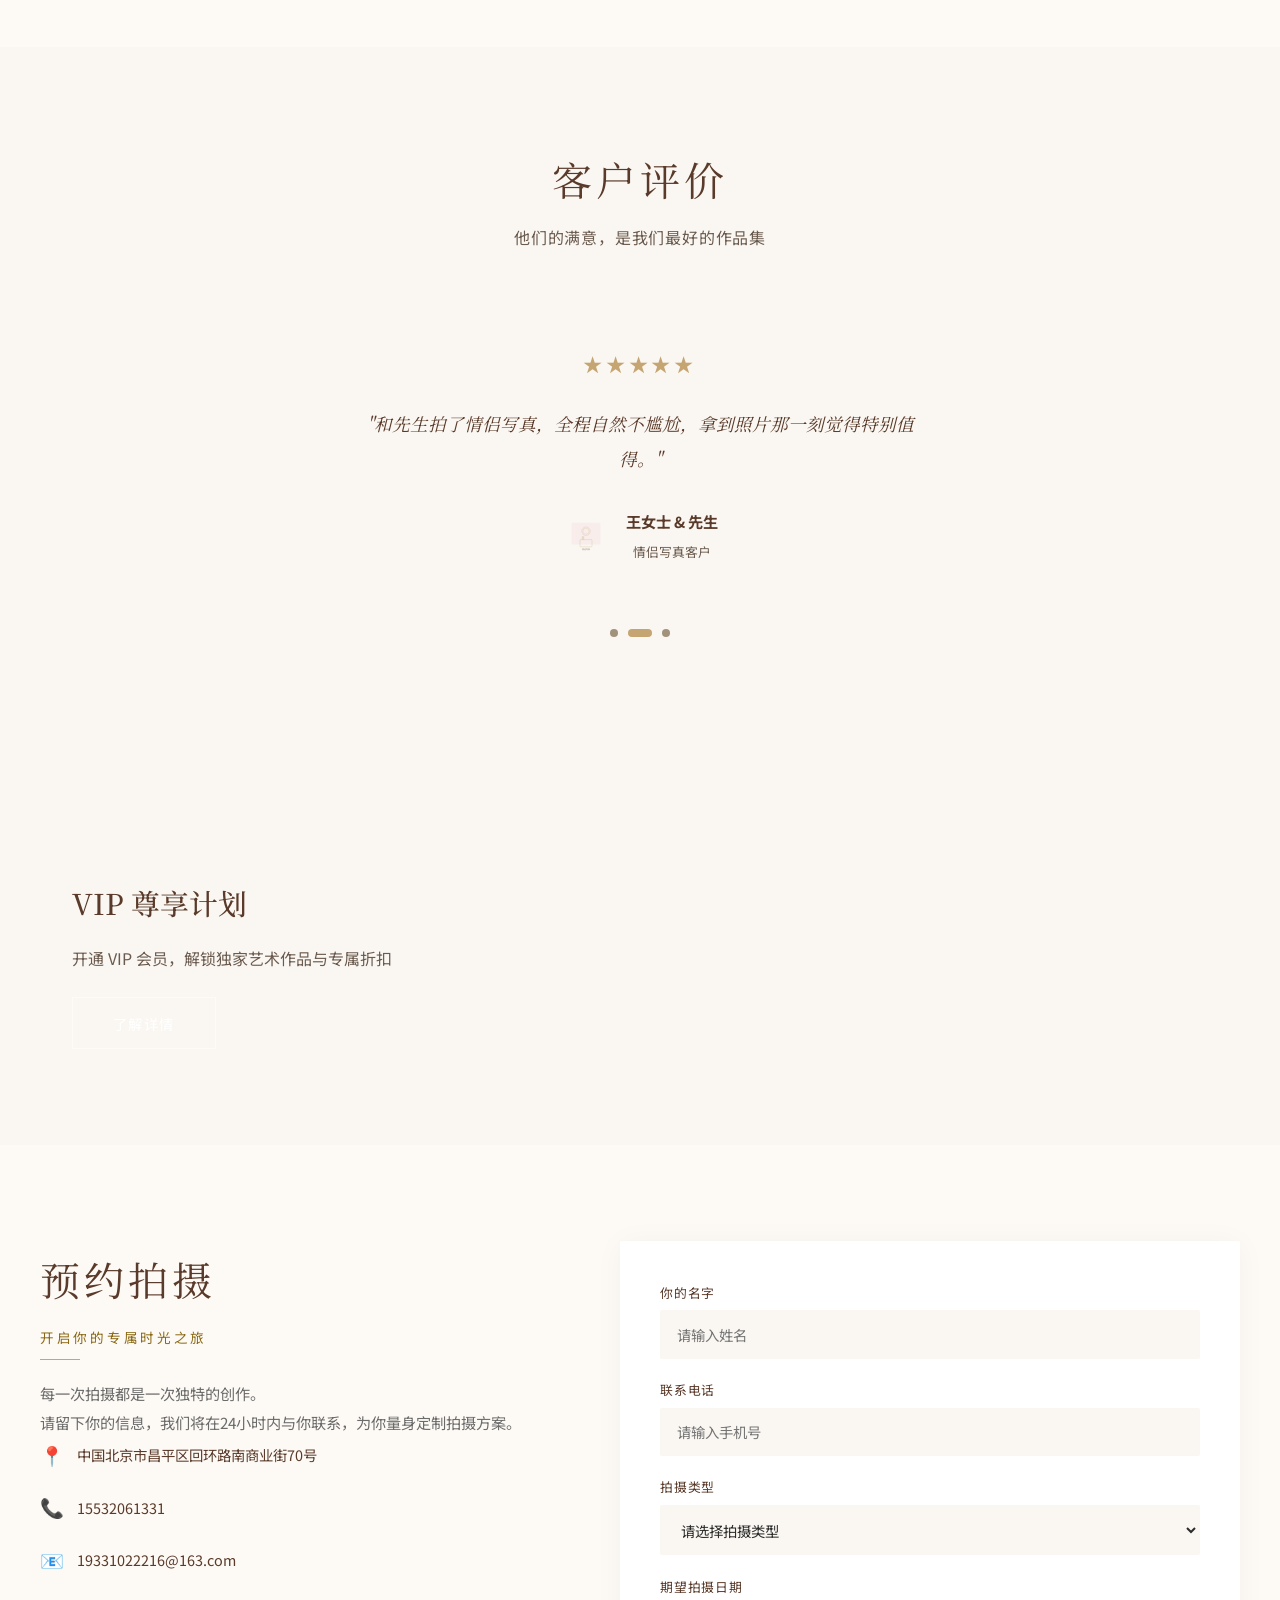
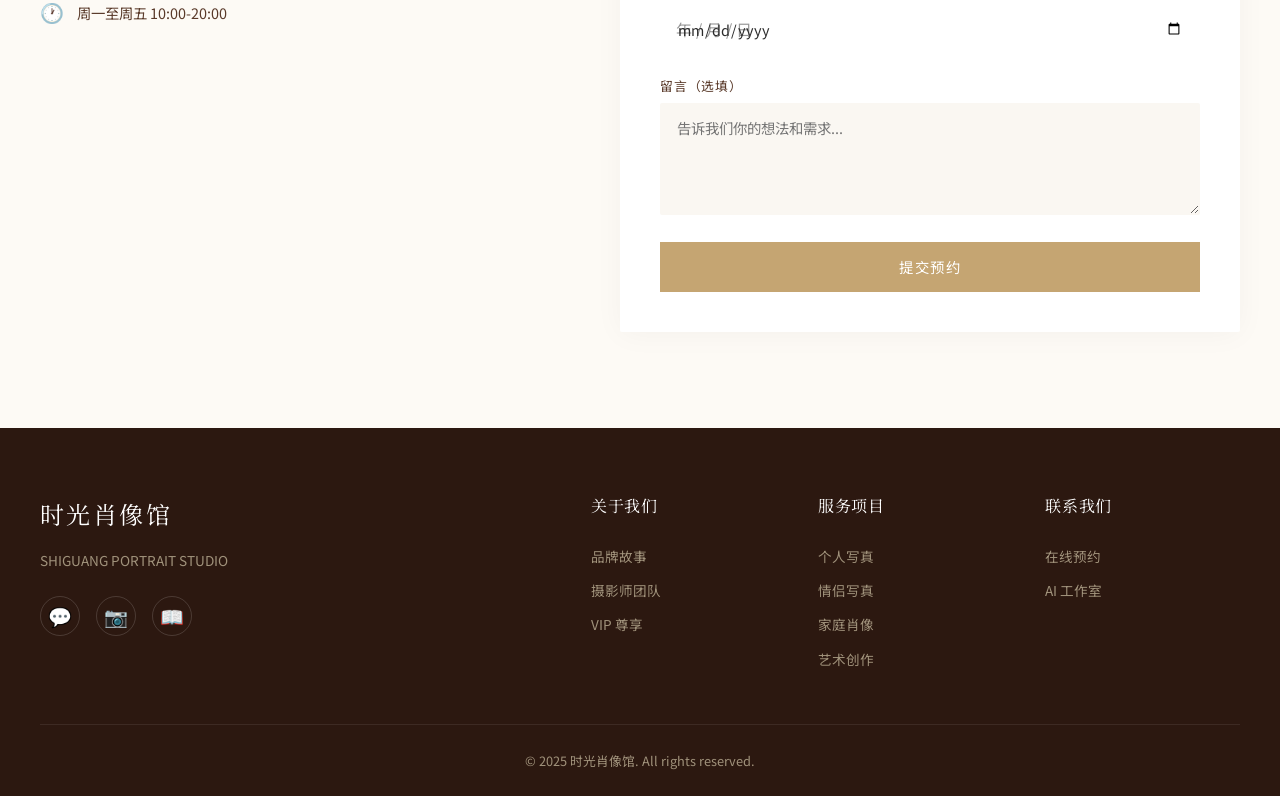
==== commit dcf25ac1: "fix(date): place 年/月/日 inside input as overlay placeholder, label stripped to '期望拍摄日期'" ====
--- a/index.html
+++ b/index.html
@@ -304,8 +304,11 @@
                     </select>
                 </div>
                 <div class="form-group">
-                    <label for="bookingDate">期望拍摄日期 <span class="label-hint">（年/月/日）</span></label>
-                    <input type="date" id="bookingDate" lang="zh-CN" required>
+                    <label for="bookingDate">期望拍摄日期</label>
+                    <div class="date-wrap">
+                        <span class="date-placeholder" id="datePlaceholder">年 / 月 / 日</span>
+                        <input type="date" id="bookingDate" lang="zh-CN" required>
+                    </div>
                 </div>
                 <div class="form-group">
                     <label>留言（选填）</label>
--- a/css/style.css
+++ b/css/style.css
@@ -1082,10 +1082,34 @@
     resize: vertical;
 }
 
-.form-group .label-hint {
+/* 日期选择器的中文占位符（覆盖 Chrome 原生 yyyy/mm/dd 提示） */
+.date-wrap {
+    position: relative;
+    display: block;
+    width: 100%;
+}
+
+.date-placeholder {
+    position: absolute;
+    top: 50%;
+    left: 1rem;
+    transform: translateY(-50%);
     color: #999;
-    font-weight: normal;
-    margin-left: 0.4rem;
+    font-size: 1rem;
+    font-family: var(--font-sans);
+    pointer-events: none;
+    transition: opacity 0.2s ease;
+    z-index: 1;
+}
+
+.date-placeholder.is-hidden {
+    opacity: 0;
+}
+
+.date-wrap input[type="date"] {
+    position: relative;
+    z-index: 2;
+    background: transparent;
 }
 
 /* --- Footer --- */
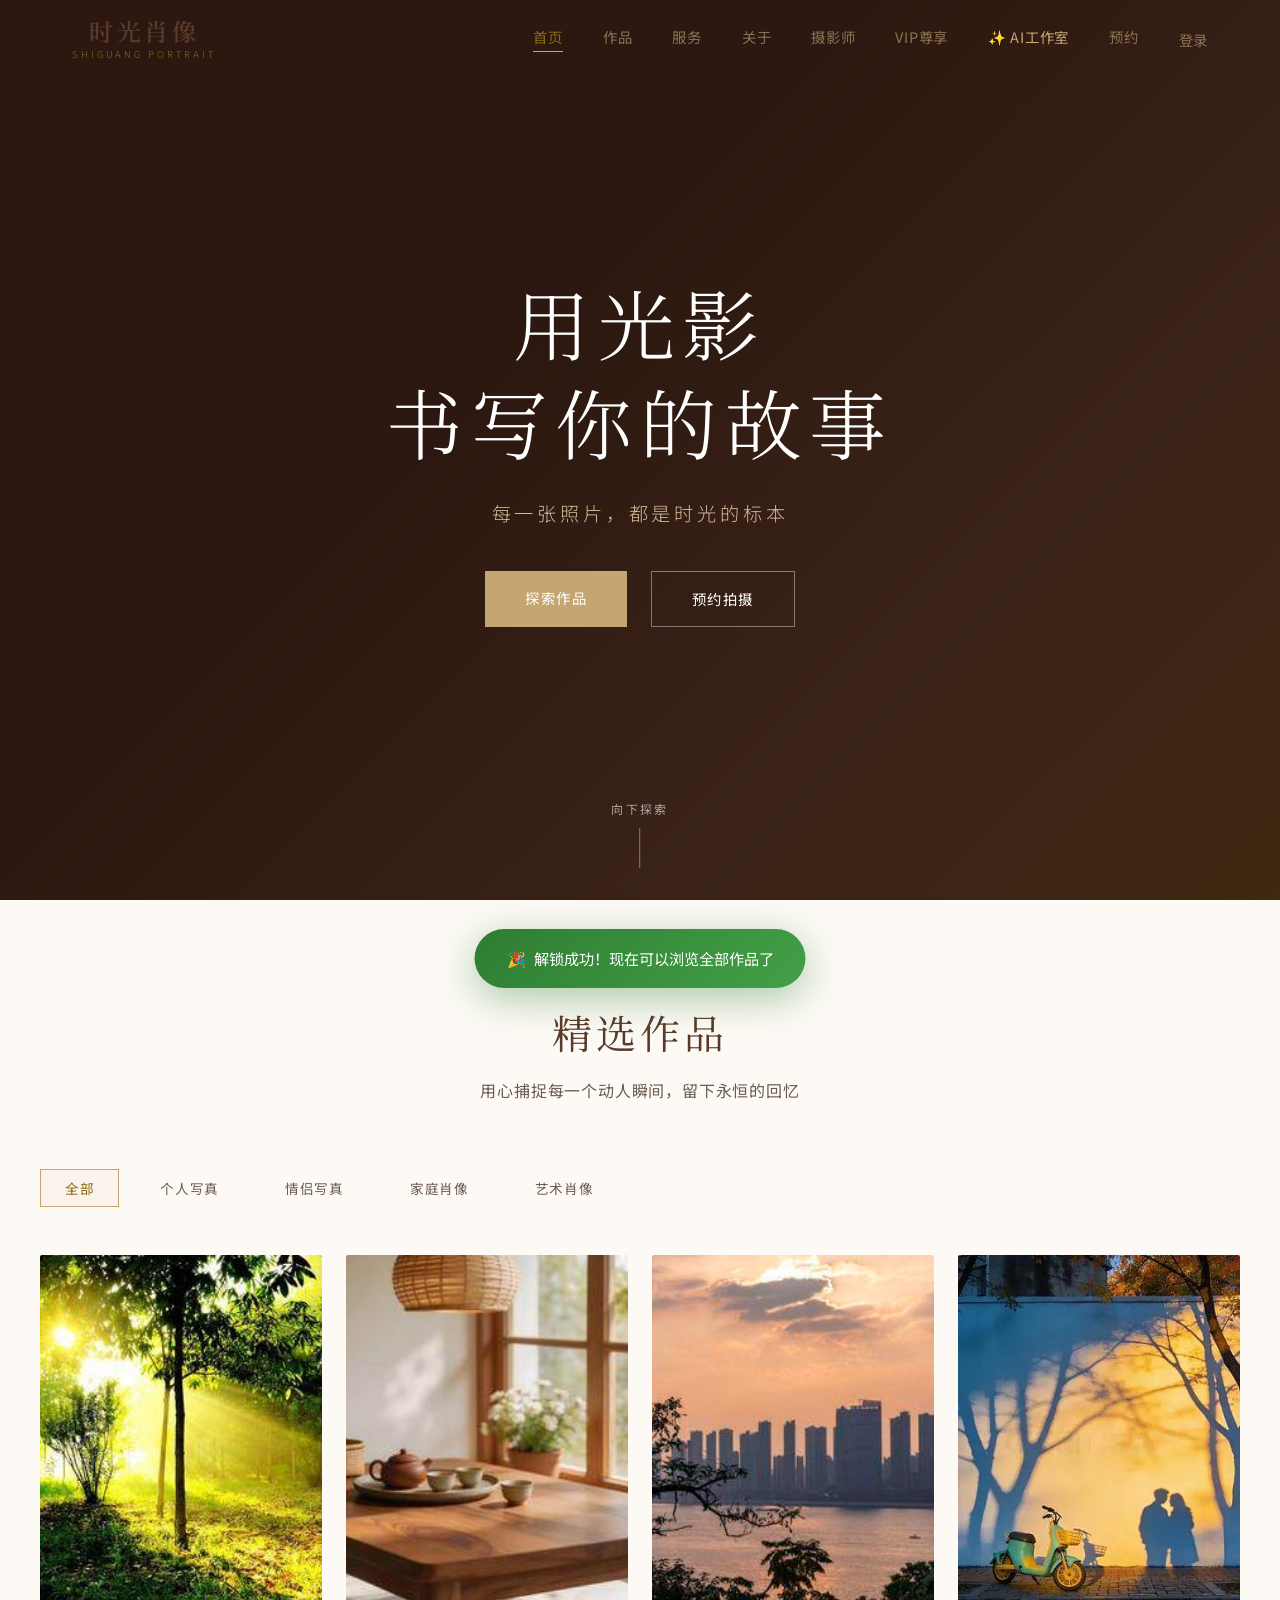
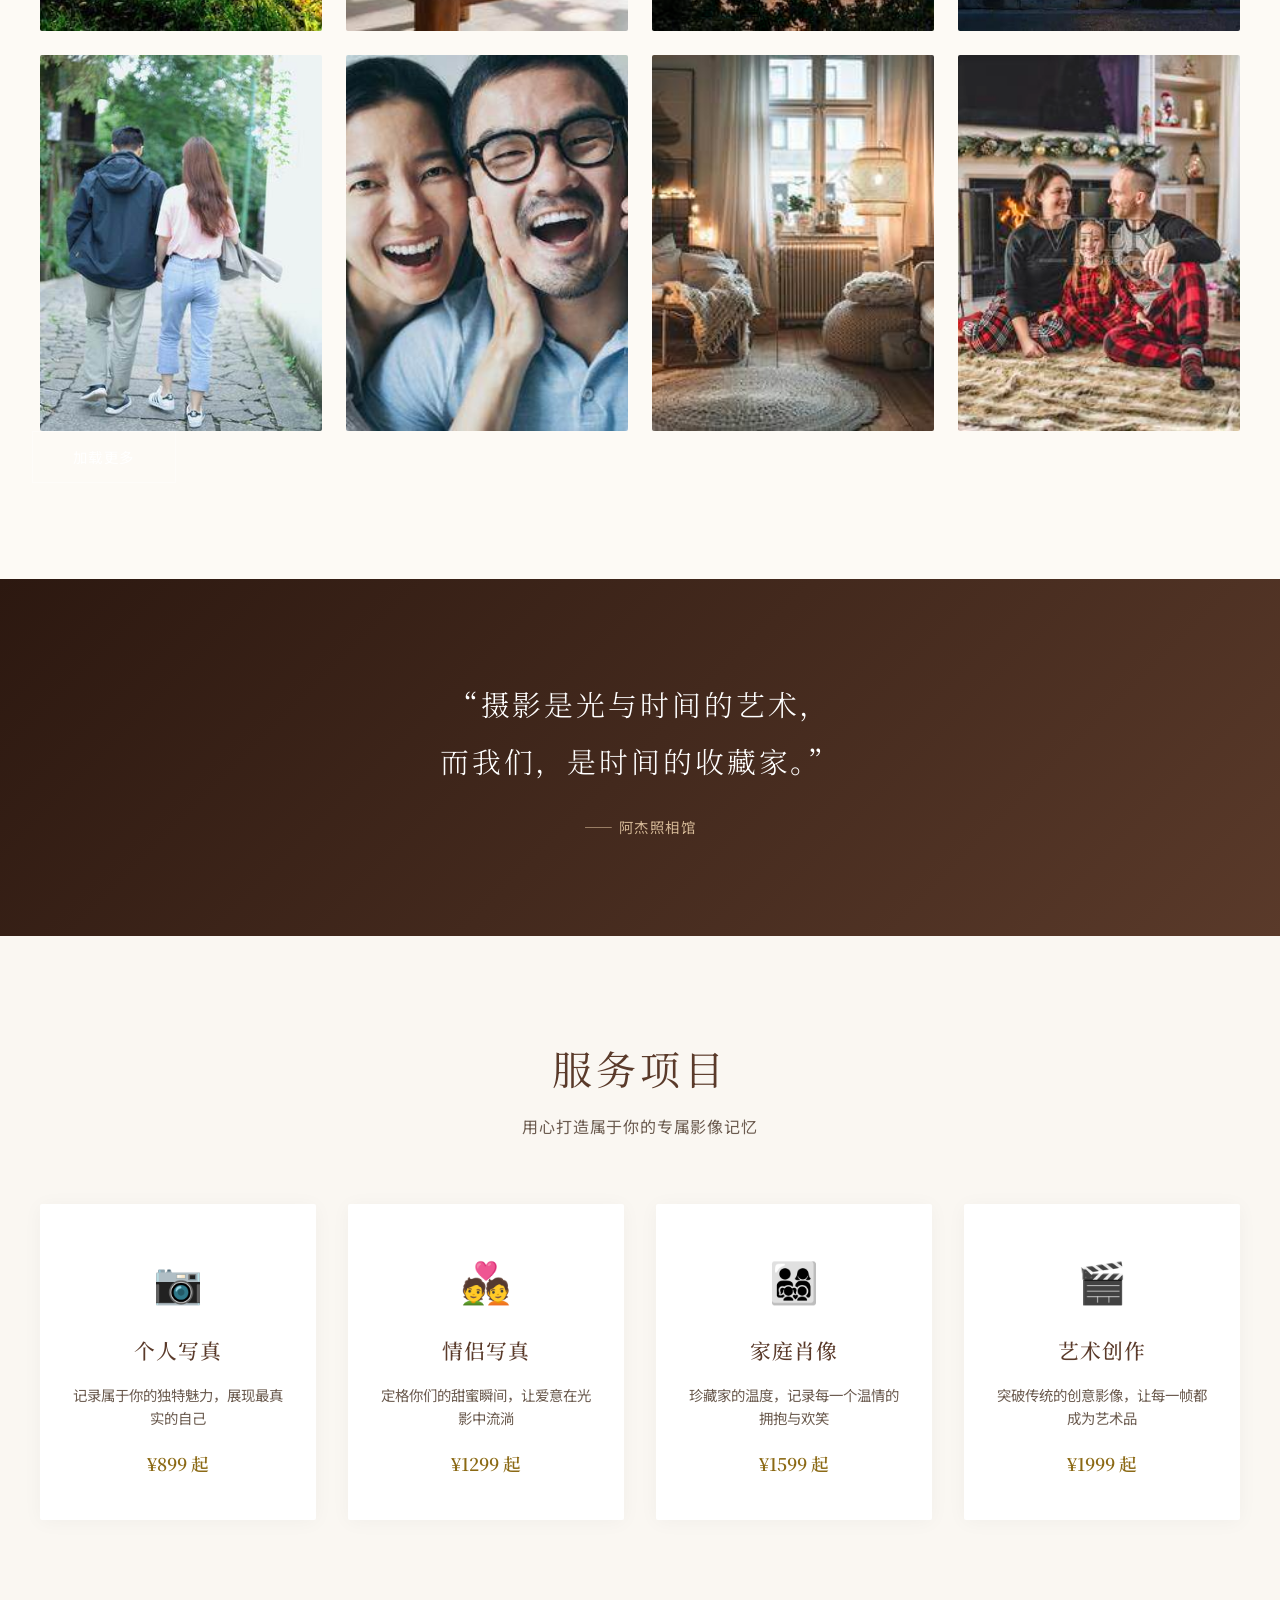
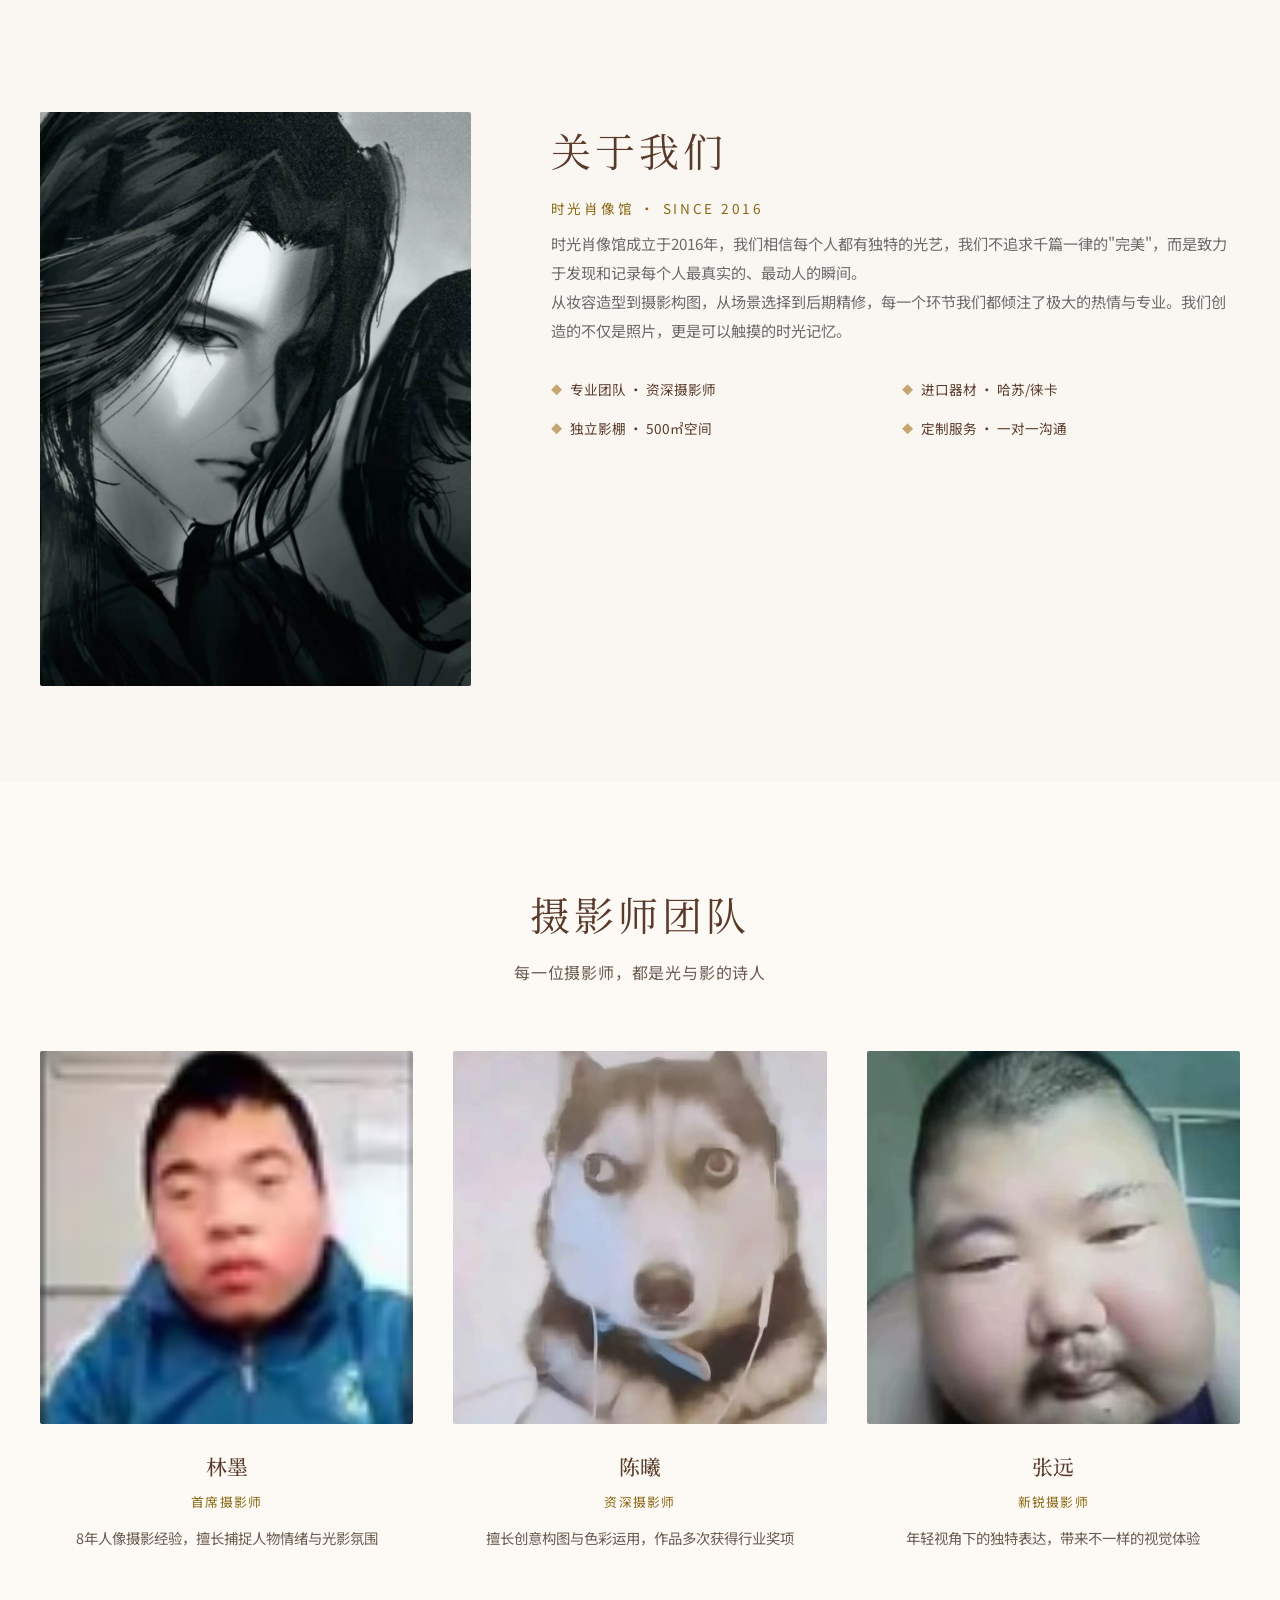
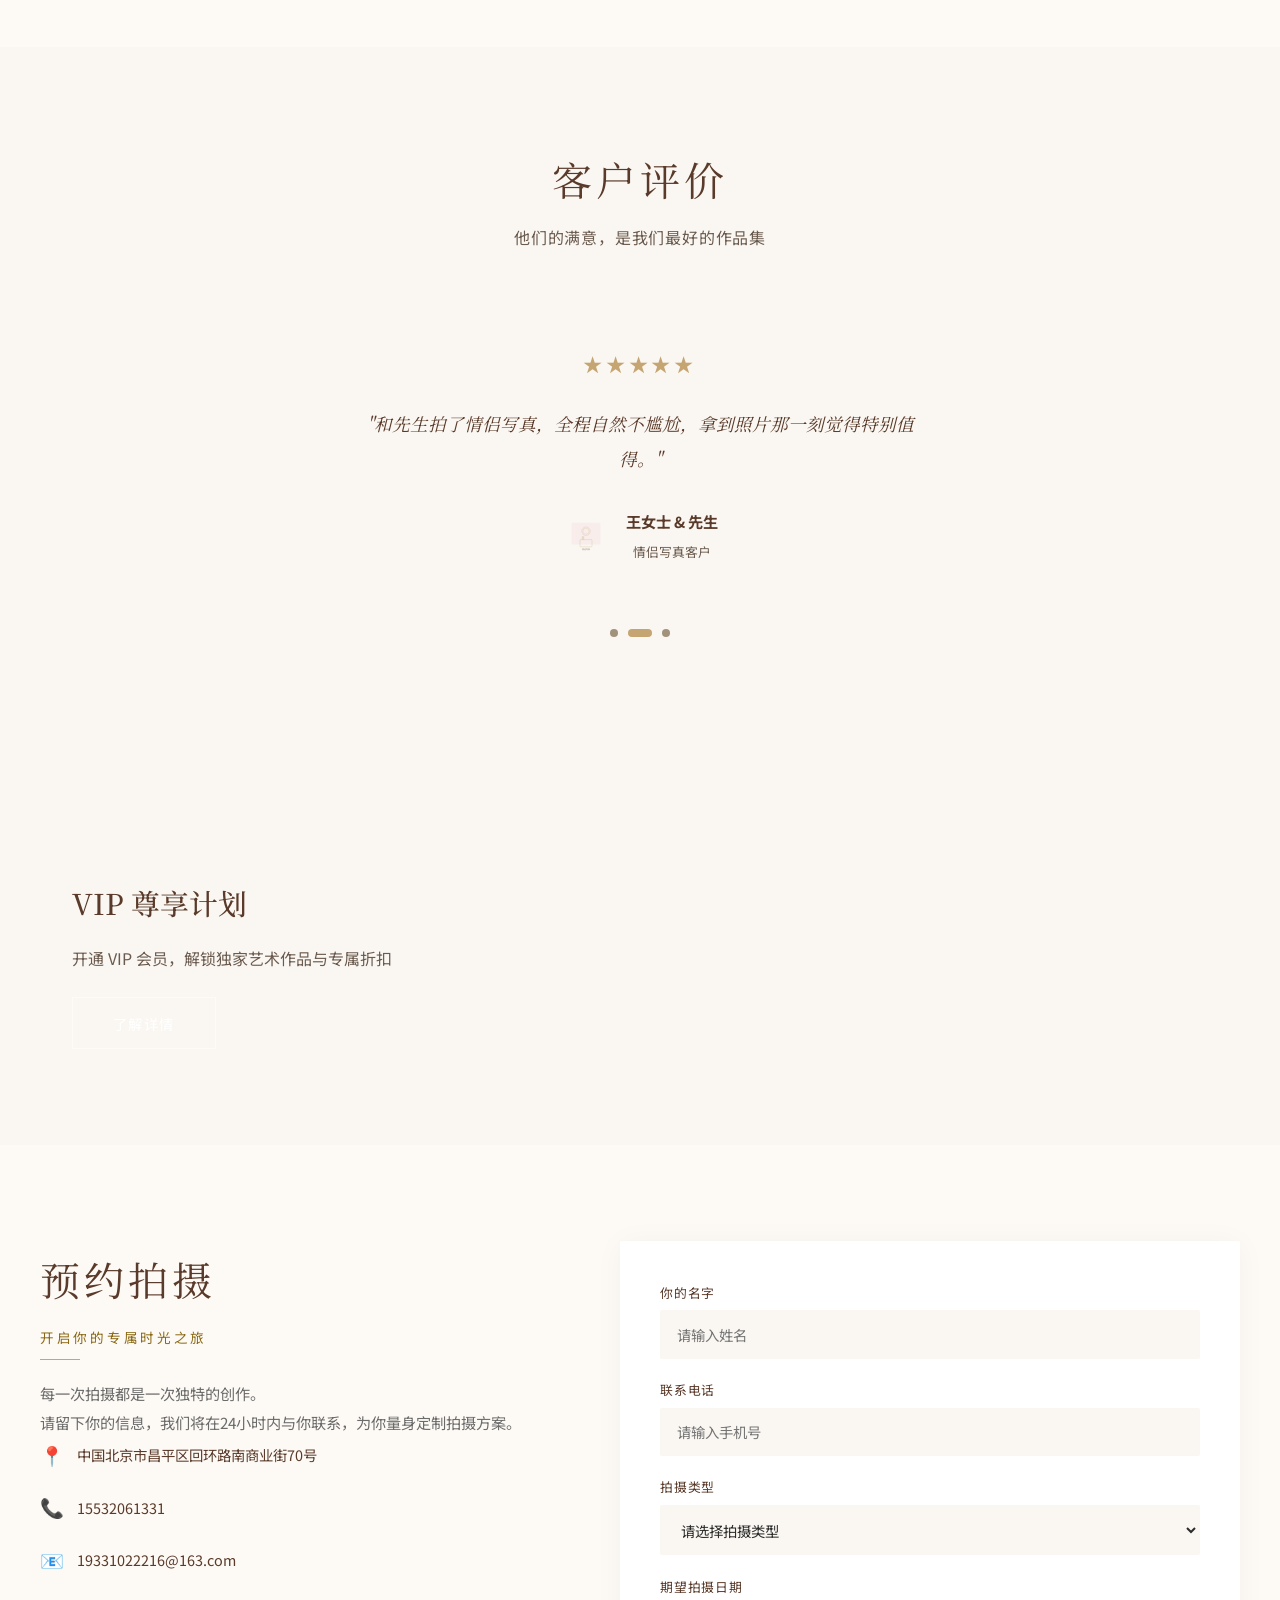
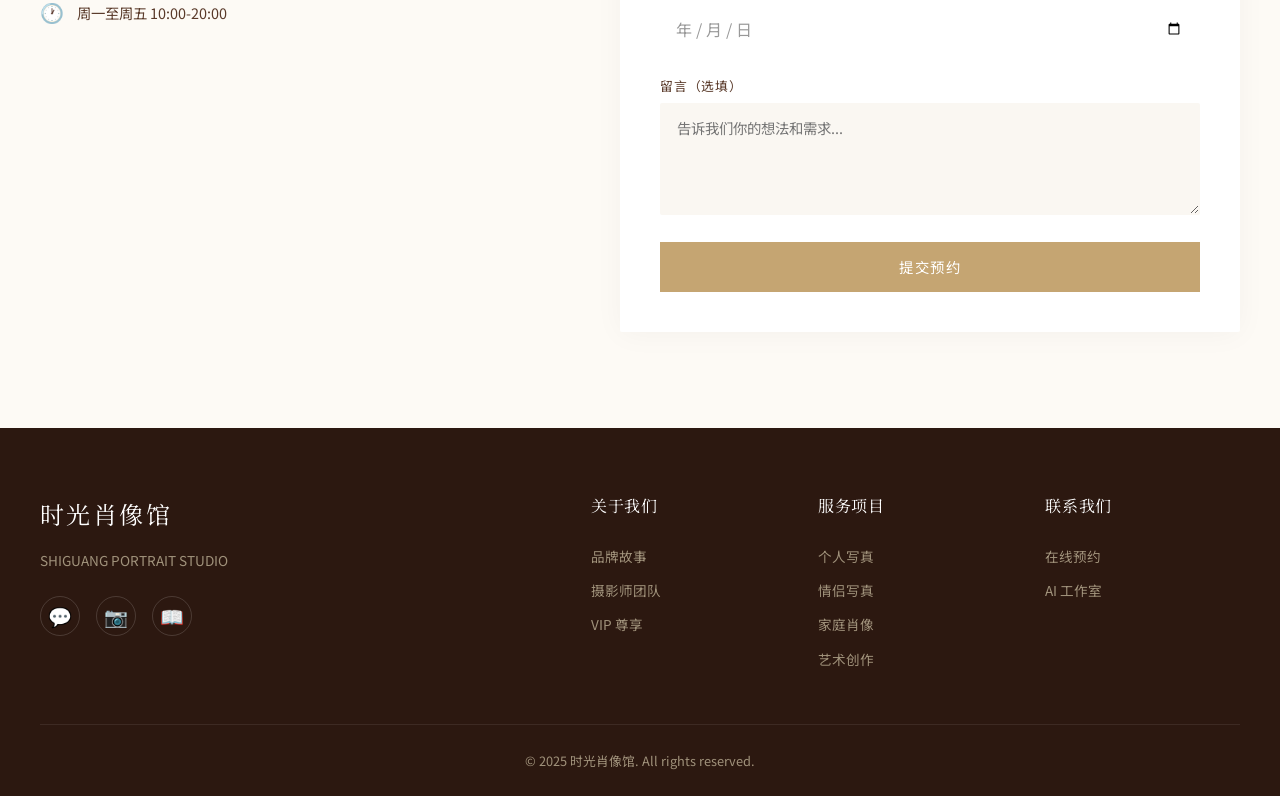
==== commit 080cd84d: "fix(quote): force line break after comma, change author back to '阿杰照相馆' per screenshot" ====
--- a/index.html
+++ b/index.html
@@ -111,8 +111,8 @@
     <!-- Parallax Quote -->
     <section class="parallax-quote">
         <div class="quote-content">
-            <p class="quote-text">&ldquo;摄影是光与时间的艺术，而我们，是时间的收藏家。&rdquo;</p>
-            <p class="quote-author">—— 时光肖像馆</p>
+            <p class="quote-text">&ldquo;摄影是光与时间的艺术，<br>而我们，是时间的收藏家。&rdquo;</p>
+            <p class="quote-author">—— 阿杰照相馆</p>
         </div>
     </section>
 
--- a/css/style.css
+++ b/css/style.css
@@ -1099,17 +1099,61 @@
     font-family: var(--font-sans);
     pointer-events: none;
     transition: opacity 0.2s ease;
-    z-index: 1;
+    z-index: 3;
 }
 
 .date-placeholder.is-hidden {
     opacity: 0;
 }
 
+/* input 始终铺满 wrapper */
 .date-wrap input[type="date"] {
     position: relative;
     z-index: 2;
     background: transparent;
+    width: 100%;
+    box-sizing: border-box;
+}
+
+/* 关键：空值时把 Chrome native 的 yyyy/mm/dd 提示文字 + 字段背景高亮 + 字段分隔符一并透明化，避免和中文占位符重叠 */
+.date-wrap input[type="date"]::-webkit-datetime-edit {
+    color: transparent;
+}
+
+/* 聚焦时字段背景高亮（蓝底）也透明化 */
+.date-wrap input[type="date"]::-webkit-datetime-edit-month-field,
+.date-wrap input[type="date"]::-webkit-datetime-edit-day-field,
+.date-wrap input[type="date"]::-webkit-datetime-edit-year-field,
+.date-wrap input[type="date"]::-webkit-datetime-edit-month-field:focus,
+.date-wrap input[type="date"]::-webkit-datetime-edit-day-field:focus,
+.date-wrap input[type="date"]::-webkit-datetime-edit-year-field:focus {
+    background: transparent;
+    color: transparent;
+}
+
+/* 字段之间的固定文本（如「年」「月」「日」「/」）也透明化 */
+.date-wrap input[type="date"]::-webkit-datetime-edit-text {
+    color: transparent;
+}
+
+/* 有值时才让真实日期可见 */
+.date-wrap input[type="date"].has-value::-webkit-datetime-edit {
+    color: var(--color-text);
+}
+.date-wrap input[type="date"].has-value::-webkit-datetime-edit-month-field,
+.date-wrap input[type="date"].has-value::-webkit-datetime-edit-day-field,
+.date-wrap input[type="date"].has-value::-webkit-datetime-edit-year-field,
+.date-wrap input[type="date"].has-value::-webkit-datetime-edit-text {
+    background: transparent;
+    color: var(--color-text);
+}
+
+/* 兼容 Firefox */
+.date-wrap input[type="date"]::-moz-placeholder {
+    color: transparent;
+}
+.date-wrap input[type="date"].has-value::-moz-placeholder {
+    color: var(--color-text);
 }
 
 /* --- Footer --- */
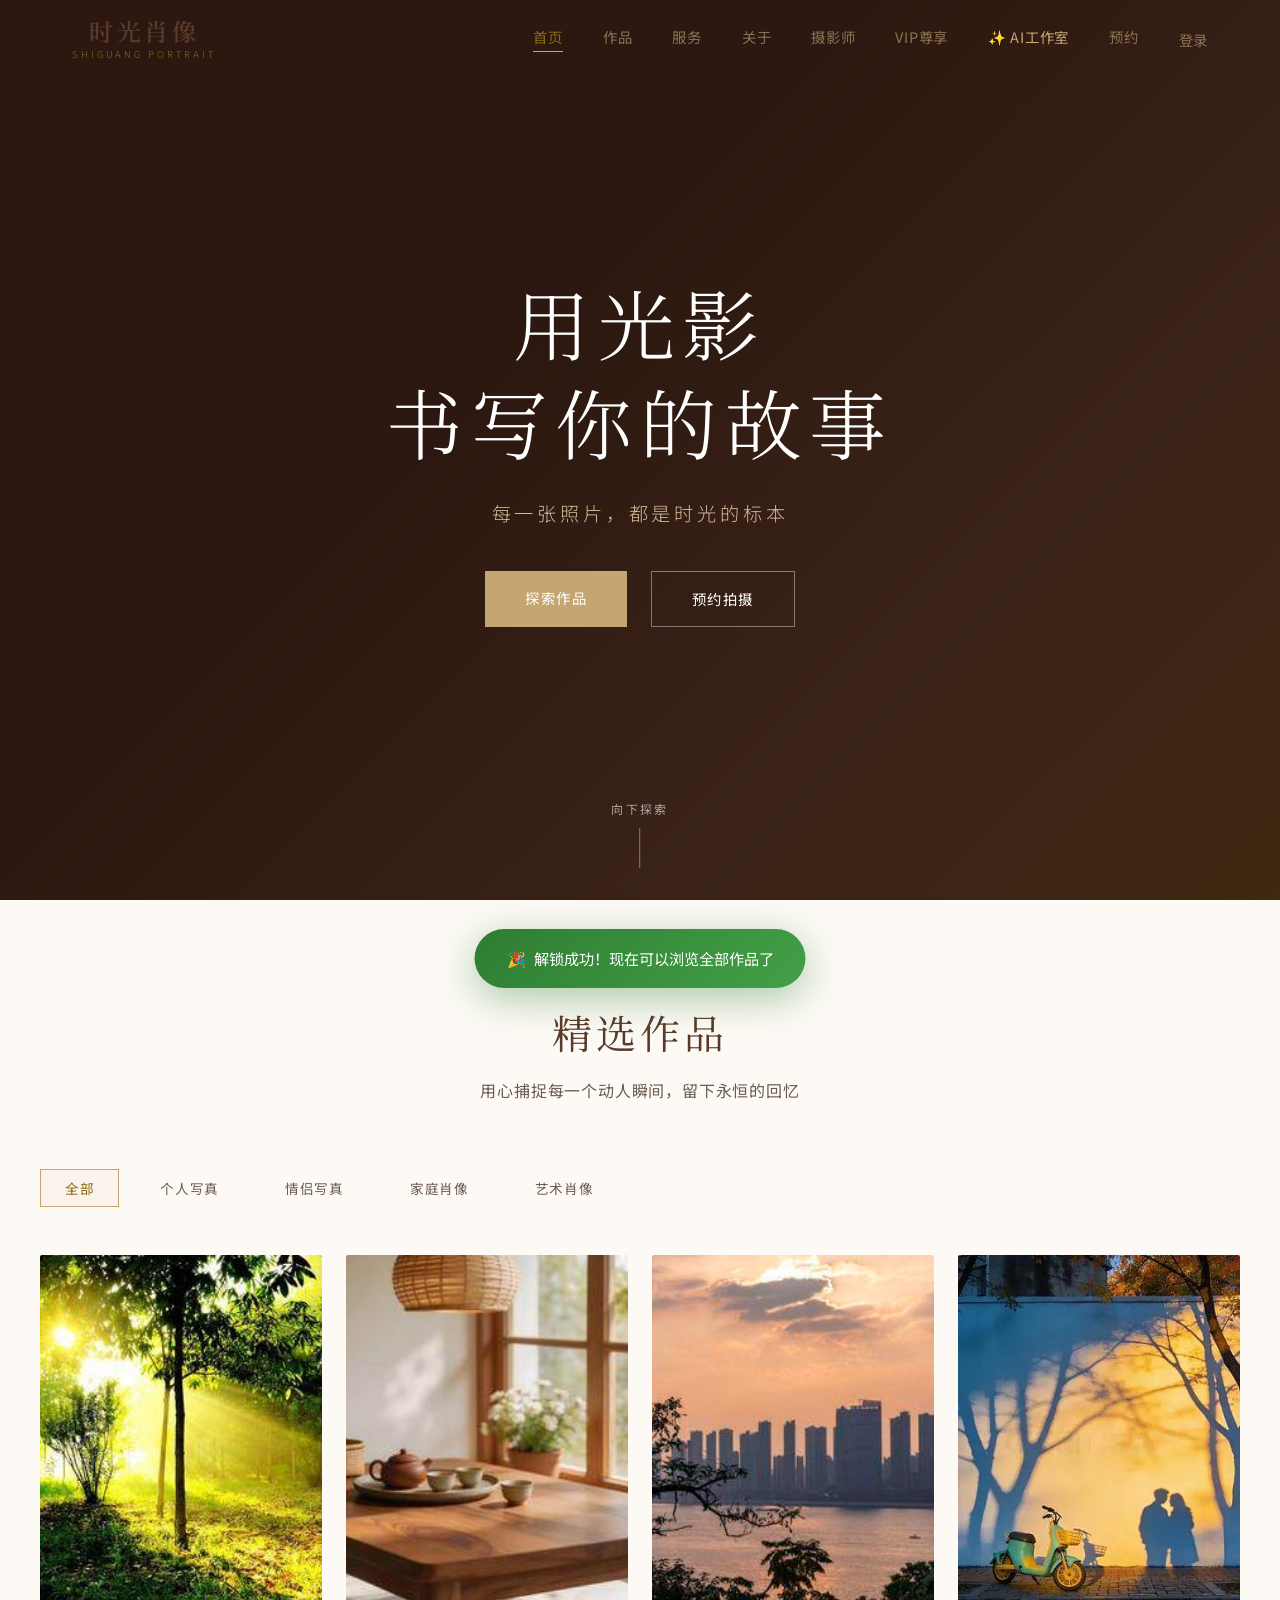
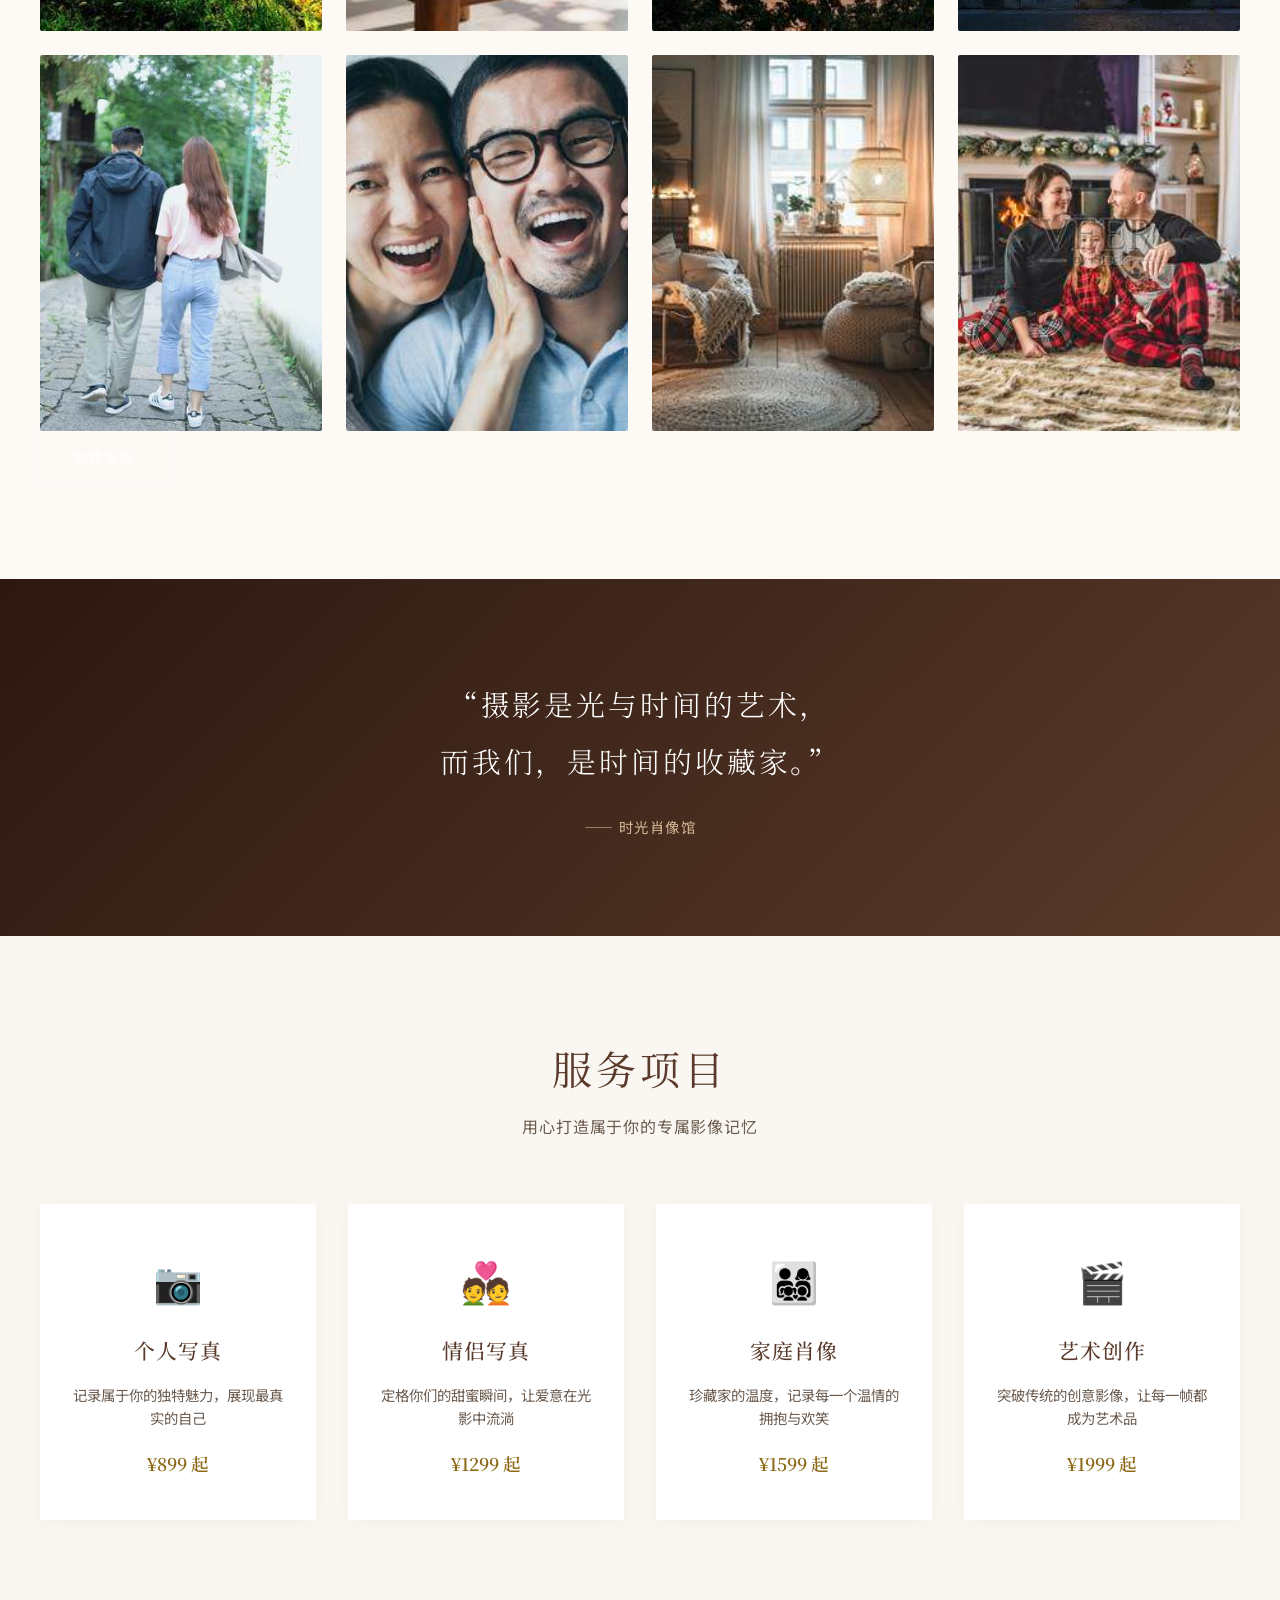
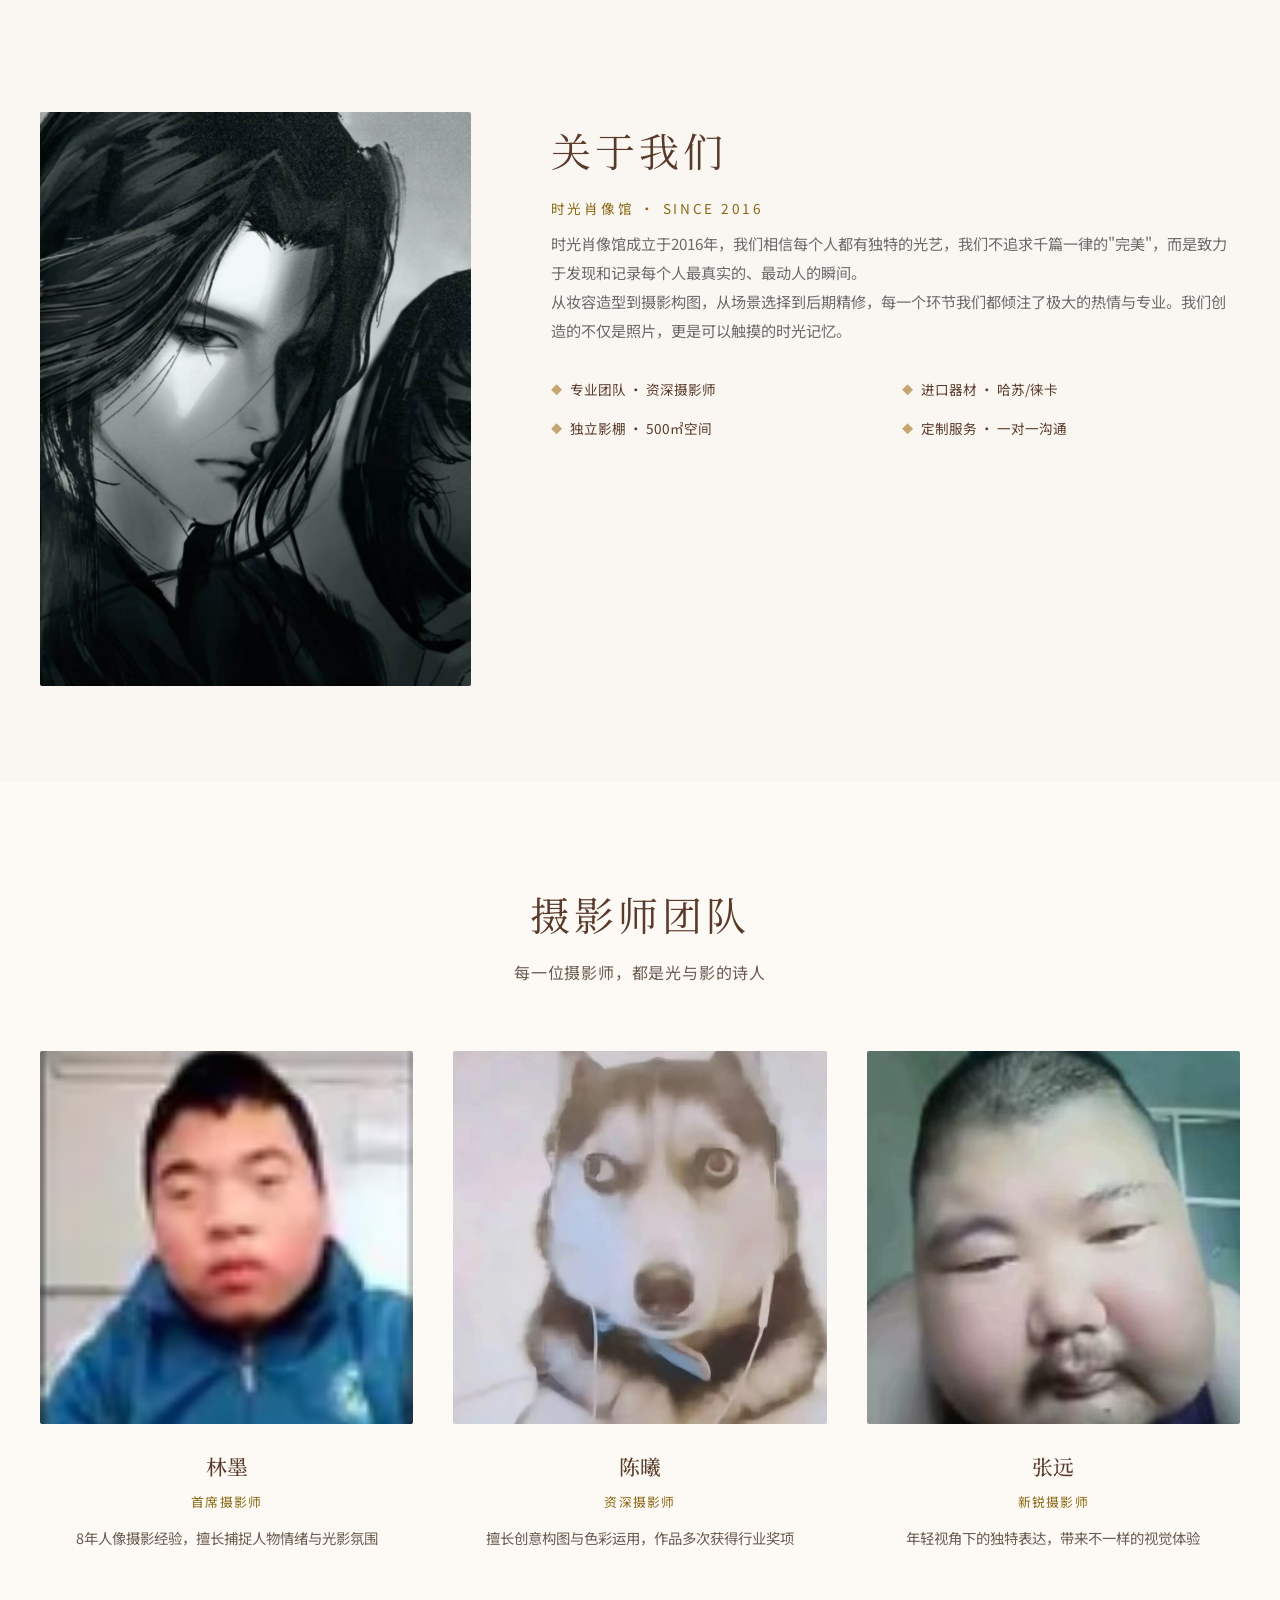
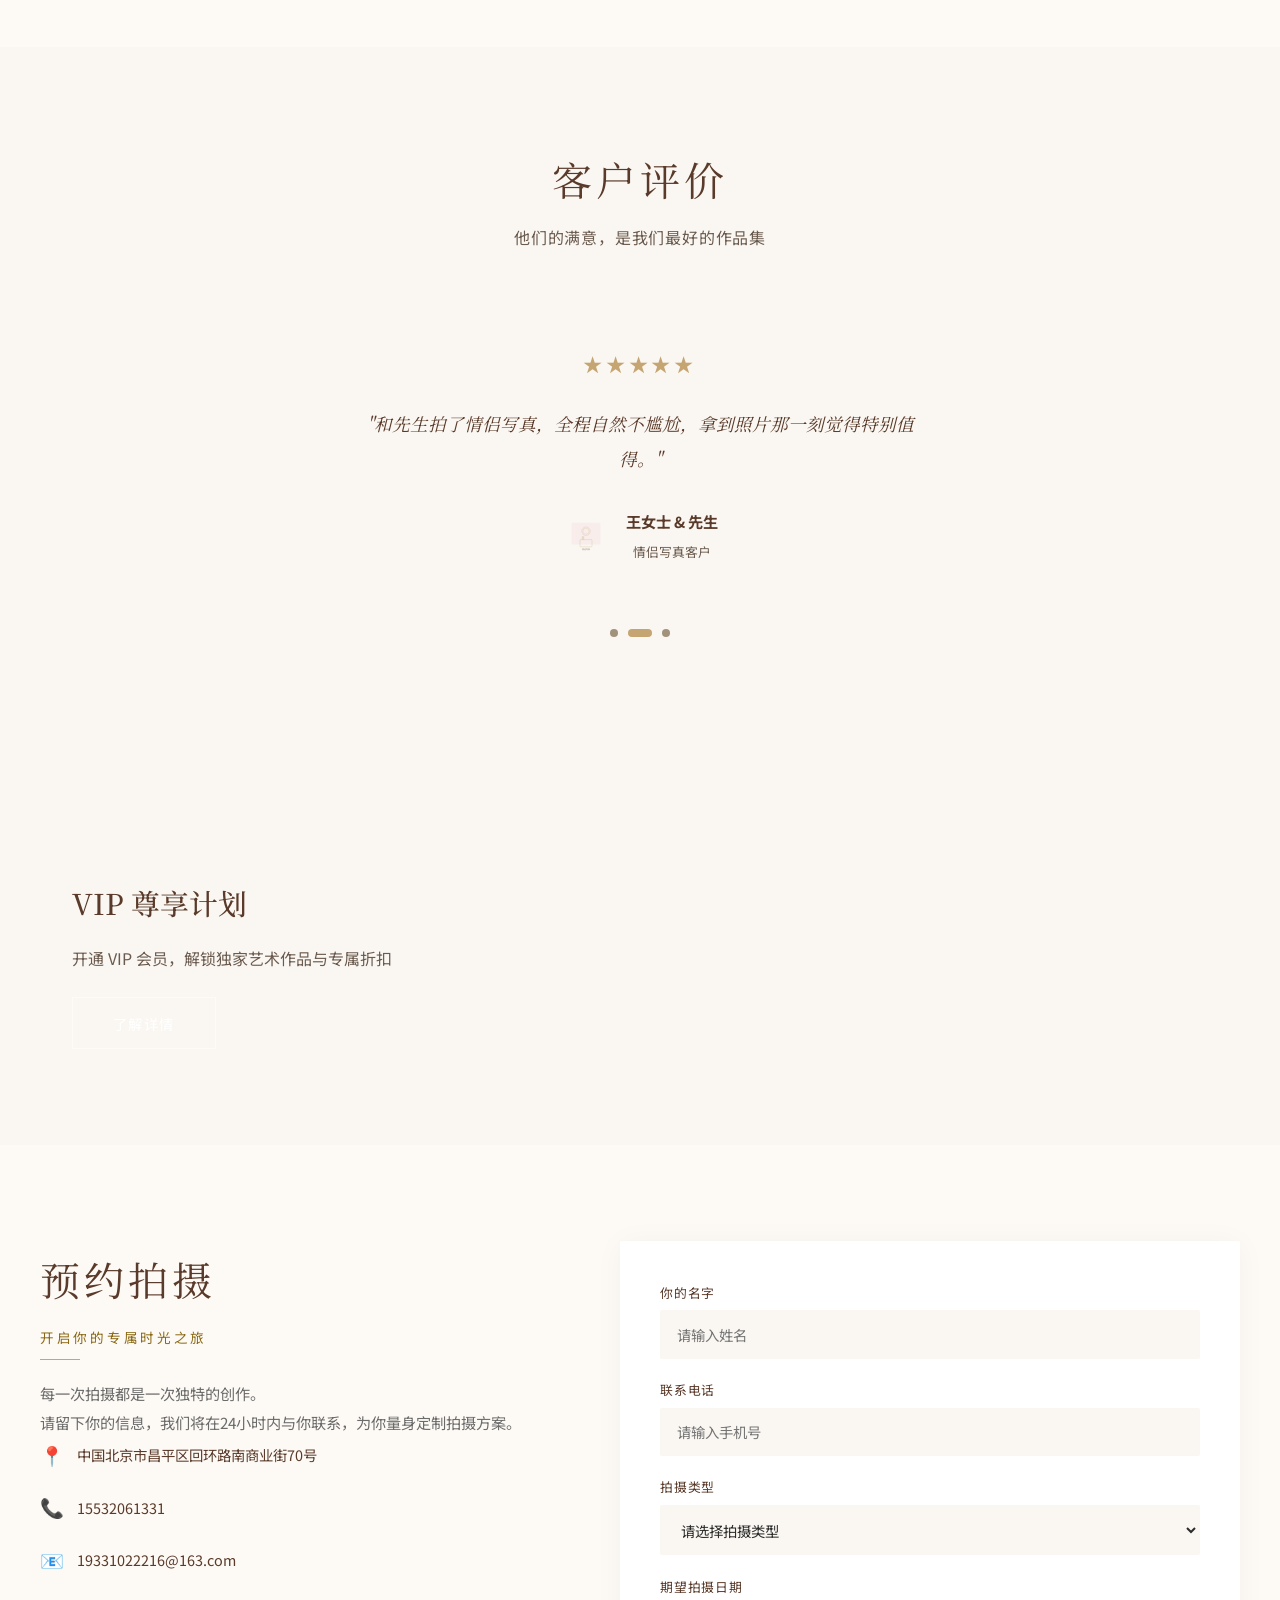
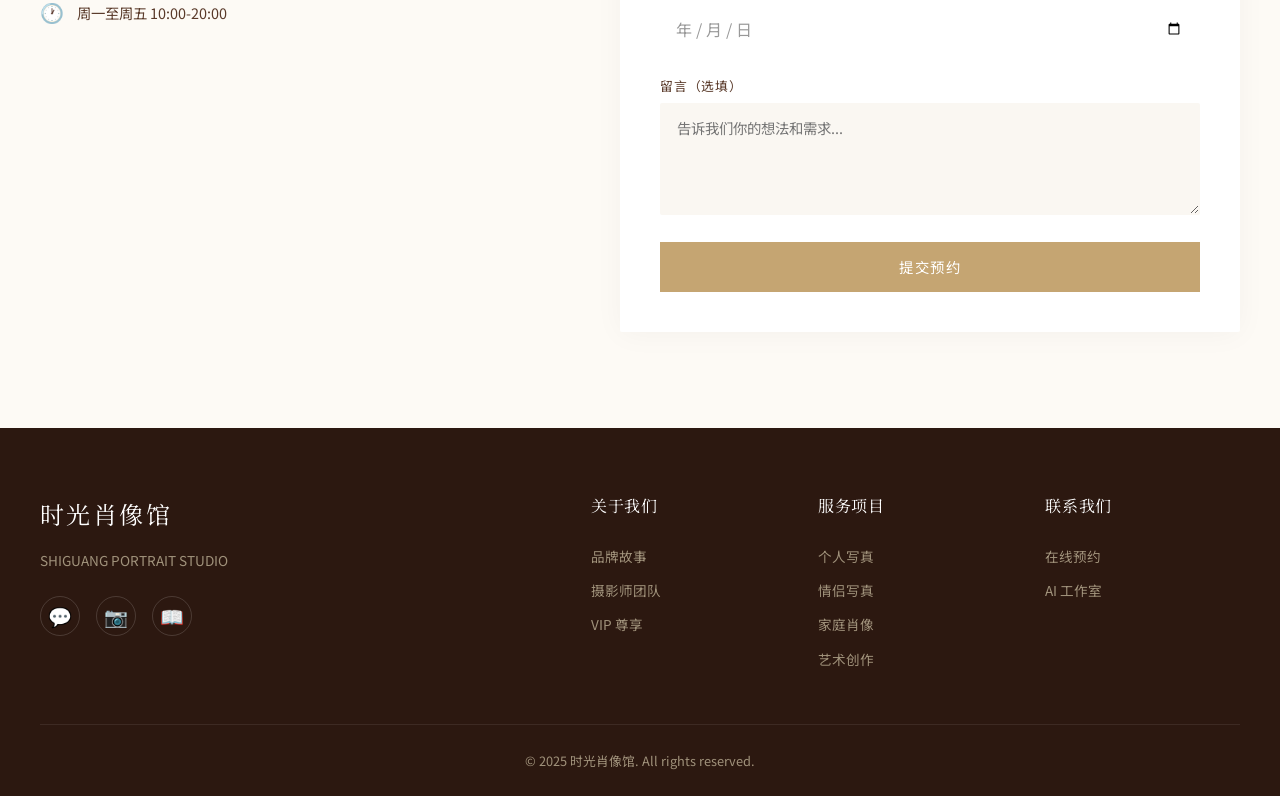
==== commit 55d14f1d: "fix(quote): change attribution from 阿杰照相馆 to 时光肖像馆" ====
--- a/index.html
+++ b/index.html
@@ -112,7 +112,7 @@
     <section class="parallax-quote">
         <div class="quote-content">
             <p class="quote-text">&ldquo;摄影是光与时间的艺术，<br>而我们，是时间的收藏家。&rdquo;</p>
-            <p class="quote-author">—— 阿杰照相馆</p>
+            <p class="quote-author">—— 时光肖像馆</p>
         </div>
     </section>
 
